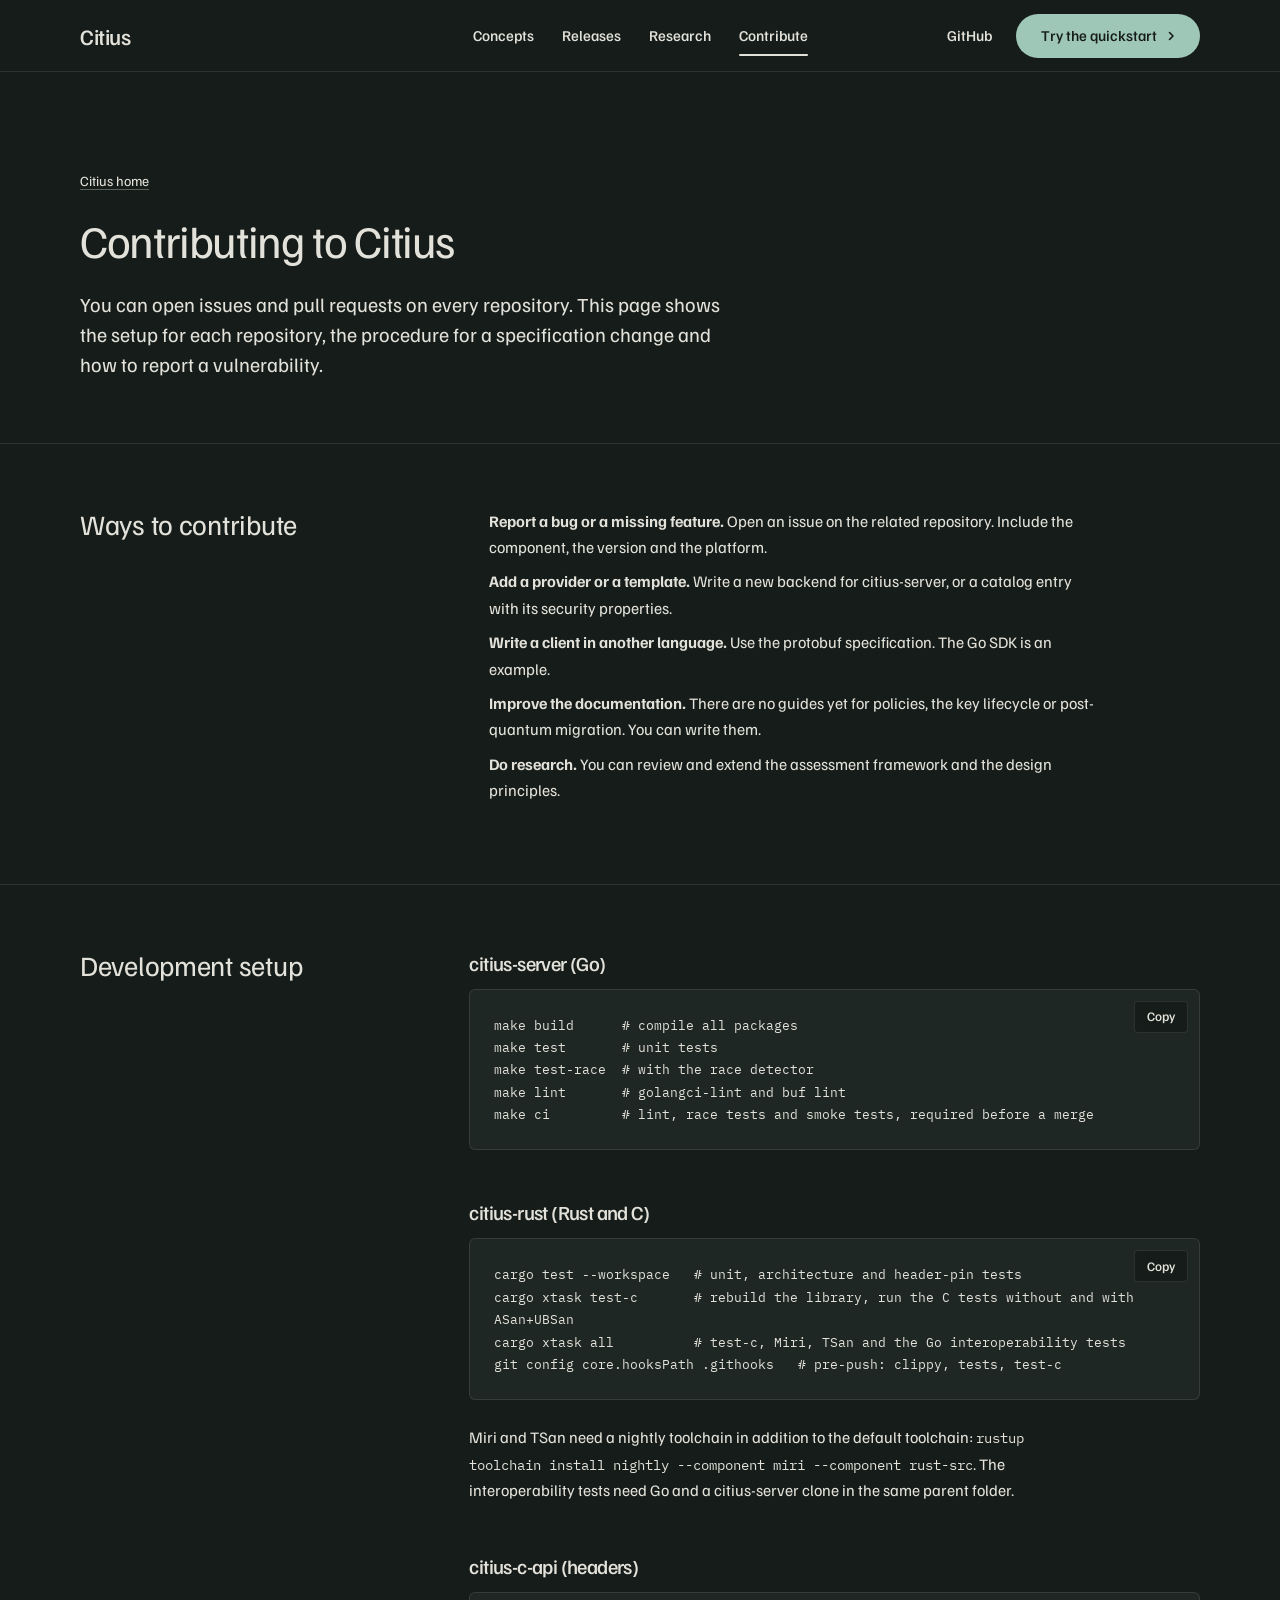
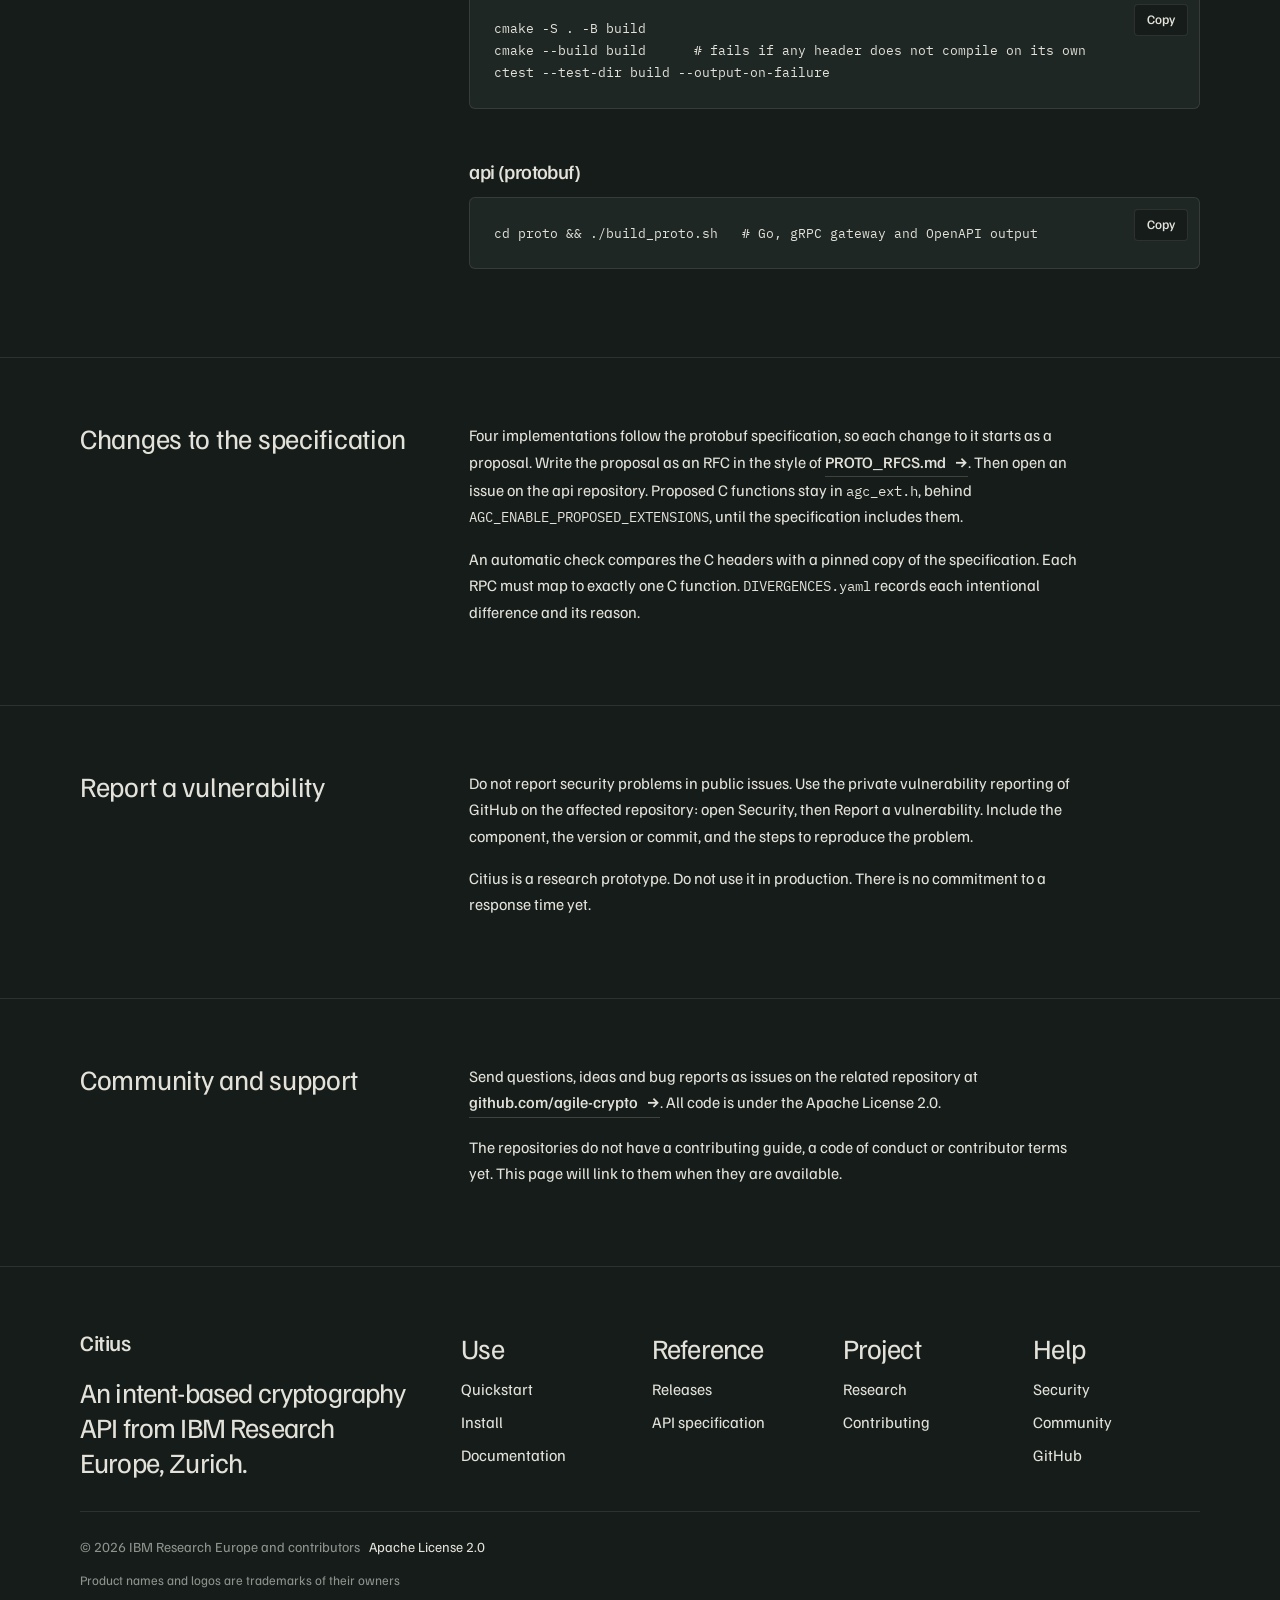
==== contribute.html @ 07bc0b15 "Build the Citius website Landing page plus Get started, Releases, Research and Contribute pages for " ====
<!doctype html>
<html lang="en" data-type="software" data-radius="sharp" data-ground="sage" data-buttons="pill" data-motion>
<head>
<meta charset="utf-8">
<meta name="viewport" content="width=device-width, initial-scale=1, viewport-fit=cover">
<title>Contributing to Citius: setup, specification changes and security</title>
<meta name="description" content="How to contribute to Citius: ways to help, the setup for each repository, the procedure for specification changes and how to report a vulnerability.">
<meta property="og:type" content="website">
<meta property="og:title" content="Contributing to Citius: setup, specification changes and security">
<meta property="og:description" content="How to contribute to Citius: ways to help, the setup for each repository, the procedure for specification changes and how to report a vulnerability.">
<meta property="og:image" content="share.jpg">
<meta name="twitter:card" content="summary_large_image">
<link rel="icon" href="favicon.svg" type="image/svg+xml">
<meta name="theme-color" content="#161c1a">
<meta name="site-kind" content="software">
<meta name="page-type" content="software">
<link rel="preconnect" href="https://fonts.googleapis.com">
<link rel="preconnect" href="https://fonts.gstatic.com" crossorigin>
<link href="https://fonts.googleapis.com/css2?family=Familjen+Grotesk:wght@400..700&family=IBM+Plex+Mono:wght@400;500&display=swap" rel="stylesheet">
<link rel="stylesheet" href="assets/system.css">
<link rel="stylesheet" href="assets/ui/cards.css">
<link rel="stylesheet" href="assets/motion/motion.css">
<link rel="stylesheet" href="assets/icons/icon.css">
<style>
:root {
  --p-bg: #161c1a; --p-surface: #1f2725; --p-ink: #e3e2da; --p-muted: #8e948d;
  --p-accent: #9fc7b8; --p-accent-ink: #161c1a; --p-action: #9fc7b8; --p-action-ink: #161c1a;
  --p-inv-bg: #e3e2da; --p-inv-surface: #d3d2cb; --p-inv-ink: #161c1a; --p-inv-muted: #555a55;
  --p-inv-accent: #161c1a; --p-inv-accent-ink: #e3e2da; --p-inv-action: #161c1a; --p-inv-action-ink: #e3e2da;
  --font-display: "Familjen Grotesk", system-ui, sans-serif;
  --font-text: "Familjen Grotesk", system-ui, sans-serif;
  --font-mono: "IBM Plex Mono", ui-monospace, "SFMono-Regular", Menlo, Consolas, monospace;
  --display-weight: 400;
  --display-tracking: -0.03em;
  --display-tracking-xl: -0.04em;
}
</style>
<link rel="stylesheet" href="assets/site.css?v=10">
<script>document.documentElement.classList.add('m-enter');setTimeout(()=>document.documentElement.classList.add('m-enter-done'),700)</script>
</head>
<body class="doc-page">
<header class="nav nav--centre">
  <div class="wrap nav__bar">
    <a class="skip-link" href="#top">Skip to content</a>
    <a class="nav__logo" href="index.html">Citius</a>
    <nav class="nav__links" aria-label="Main">
      <div class="nav__item"><a class="nav__link" href="index.html#how">Concepts</a></div>
      <div class="nav__item"><a class="nav__link" href="releases.html">Releases</a></div>
      <div class="nav__item"><a class="nav__link" href="research.html">Research</a></div>
      <div class="nav__item"><a class="nav__link" href="contribute.html" aria-current="page">Contribute</a></div>
    </nav>
    <div class="nav__actions">
      <a class="nav__link" href="https://github.com/agile-crypto">GitHub</a>
      <a class="btn btn--primary" href="get-started.html">Try the quickstart</a>
    </div>
    <button class="nav__toggle" type="button" aria-expanded="false" aria-label="Menu">
      <svg width="18" height="18" viewBox="0 0 18 18" aria-hidden="true"><path d="M2 5h14M2 13h14" stroke="currentColor" stroke-width="1.6" stroke-linecap="round"/></svg>
    </button>
  </div>
</header>
<main id="top"><div class="doc-main">
  <section class="doc-hero" aria-labelledby="page-h">
    <div class="wrap">
      <a class="crumb" href="index.html">Citius home</a>
      <h1 id="page-h">Contributing to Citius</h1>
      <p class="t-lead">You can open issues and pull requests on every repository. This page shows the setup for each repository, the procedure for a specification change and how to report a vulnerability.</p>
    </div>
  </section>
  <section class="doc-sec" id="ways" aria-labelledby="ways-h">
    <div class="wrap doc-grid">
      <div><h2 id="ways-h">Ways to contribute</h2></div>
      <div class="doc-body">
        <ul>
          <li><b>Report a bug or a missing feature.</b> Open an issue on the related repository. Include the component, the version and the platform.</li>
          <li><b>Add a provider or a template.</b> Write a new backend for citius-server, or a catalog entry with its security properties.</li>
          <li><b>Write a client in another language.</b> Use the protobuf specification. The Go SDK is an example.</li>
          <li><b>Improve the documentation.</b> There are no guides yet for policies, the key lifecycle or post-quantum migration. You can write them.</li>
          <li><b>Do research.</b> You can review and extend the assessment framework and the design principles.</li>
        </ul>
      </div>
    </div>
  </section>
  <section class="doc-sec" id="setup" aria-labelledby="setup-h">
    <div class="wrap doc-grid">
      <div><h2 id="setup-h">Development setup</h2></div>
      <div class="doc-body">
        <h3>citius-server (Go)</h3>
<div class="copy-wrap"><pre class="block"><code>make build      # compile all packages
make test       # unit tests
make test-race  # with the race detector
make lint       # golangci-lint and buf lint
make ci         # lint, race tests and smoke tests, required before a merge</code></pre><button class="copy-btn" type="button" data-copy>Copy</button></div>
        <h3>citius-rust (Rust and C)</h3>
<div class="copy-wrap"><pre class="block"><code>cargo test --workspace   # unit, architecture and header-pin tests
cargo xtask test-c       # rebuild the library, run the C tests without and with ASan+UBSan
cargo xtask all          # test-c, Miri, TSan and the Go interoperability tests
git config core.hooksPath .githooks   # pre-push: clippy, tests, test-c</code></pre><button class="copy-btn" type="button" data-copy>Copy</button></div>
        <p>Miri and TSan need a nightly toolchain in addition to the default toolchain: <code>rustup toolchain install nightly --component miri --component rust-src</code>. The interoperability tests need Go and a citius-server clone in the same parent folder.</p>
        <h3>citius-c-api (headers)</h3>
<div class="copy-wrap"><pre class="block"><code>cmake -S . -B build
cmake --build build      # fails if any header does not compile on its own
ctest --test-dir build --output-on-failure</code></pre><button class="copy-btn" type="button" data-copy>Copy</button></div>
        <h3>api (protobuf)</h3>
<div class="copy-wrap"><pre class="block"><code>cd proto &amp;&amp; ./build_proto.sh   # Go, gRPC gateway and OpenAPI output</code></pre><button class="copy-btn" type="button" data-copy>Copy</button></div>
      </div>
    </div>
  </section>
  <section class="doc-sec" id="spec-changes" aria-labelledby="spec-changes-h">
    <div class="wrap doc-grid">
      <div><h2 id="spec-changes-h">Changes to the specification</h2></div>
      <div class="doc-body">
        <p>Four implementations follow the protobuf specification, so each change to it starts as a proposal. Write the proposal as an RFC in the style of <a class="link" href="https://github.com/agile-crypto/citius-c-api/blob/main/docs/PROTO_RFCS.md">PROTO_RFCS.md</a>. Then open an issue on the api repository. Proposed C functions stay in <code>agc_ext.h</code>, behind <code>AGC_ENABLE_PROPOSED_EXTENSIONS</code>, until the specification includes them.</p>
        <p>An automatic check compares the C headers with a pinned copy of the specification. Each RPC must map to exactly one C function. <code>DIVERGENCES.yaml</code> records each intentional difference and its reason.</p>
      </div>
    </div>
  </section>
  <section class="doc-sec" id="security" aria-labelledby="security-h">
    <div class="wrap doc-grid">
      <div><h2 id="security-h">Report a vulnerability</h2></div>
      <div class="doc-body">
        <p>Do not report security problems in public issues. Use the private vulnerability reporting of GitHub on the affected repository: open Security, then Report a vulnerability. Include the component, the version or commit, and the steps to reproduce the problem.</p>
        <p>Citius is a research prototype. Do not use it in production. There is no commitment to a response time yet.</p>
      </div>
    </div>
  </section>
  <section class="doc-sec" id="community" aria-labelledby="community-h">
    <div class="wrap doc-grid">
      <div><h2 id="community-h">Community and support</h2></div>
      <div class="doc-body">
        <p>Send questions, ideas and bug reports as issues on the related repository at <a class="link" href="https://github.com/agile-crypto">github.com/agile-crypto</a>. All code is under the Apache License 2.0.</p>
        <p>The repositories do not have a contributing guide, a code of conduct or contributor terms yet. This page will link to them when they are available.</p>
      </div>
    </div>
  </section>
</div></main>
<footer class="doc-foot" id="contact">
  <div class="wrap">
    <div class="grid">
      <div class="span-4 stack-4">
        <a class="nav__logo" href="index.html">Citius</a>
        <p class="footer__lede">An intent-based cryptography API from IBM Research Europe, Zurich.</p>
      </div>
      <div class="span-2 footer__col"><h3>Use</h3><ul><li><a href="get-started.html">Quickstart</a></li><li><a href="get-started.html#install">Install</a></li><li><a href="get-started.html#docs">Documentation</a></li></ul></div>
      <div class="span-2 footer__col"><h3>Reference</h3><ul><li><a href="releases.html">Releases</a></li><li><a href="https://github.com/agile-crypto/api">API specification</a></li></ul></div>
      <div class="span-2 footer__col"><h3>Project</h3><ul><li><a href="research.html">Research</a></li><li><a href="contribute.html">Contributing</a></li></ul></div>
      <div class="span-2 footer__col"><h3>Help</h3><ul><li><a href="contribute.html#security">Security</a></li><li><a href="contribute.html#community">Community</a></li><li><a href="https://github.com/agile-crypto">GitHub</a></li></ul></div>
    </div>
    <div class="footer__legal">
      <span>&copy; 2026 IBM Research Europe and contributors &nbsp; <a href="https://www.apache.org/licenses/LICENSE-2.0">Apache License 2.0</a></span>
      <span class="credits">Product names and logos are trademarks of their owners</span>
    </div>
  </div>
</footer>
<script type="module" src="assets/system.js"></script>
<script type="module" src="assets/motion/motion.js"></script>
<script src="assets/site.js" defer></script>
</body>
</html>
---- assets/system.css ----
/*
  taste-skill system.css - the one system for the page. Link it first, then assets/ui/cards.css (the
  feature card, its panel and the fragment placements), then set the palette (--p-*), the fonts and
  the radius set on :root in the page (node scripts/start.mjs prints that block).
  Do not add a second grid, spacing scale, type scale, radius scale, button or card style.
*/

/* ---------------------------------------------------------------- tokens */
:root {
  /* palette (hex only; fx.js reads --bg --surface --ink --muted --accent --accent-ink) */
  --p-bg: #ffffff;
  --p-surface: #f4f4f4;
  --p-ink: #111111;
  --p-muted: #6b6b6b;
  --p-accent: #1a4be0;
  --p-accent-ink: #ffffff;
  --p-action: #1a4be0;      /* buttons, links, focus: the accent, or the ink when the accent is too pale */
  --p-action-ink: #ffffff;
  --p-inv-bg: #111111;
  --p-inv-surface: #1c1c1c;
  --p-inv-ink: #f4f4f4;
  --p-inv-muted: #a3a3a3;
  --p-inv-accent: #ffffff;
  --p-inv-accent-ink: #111111;
  --p-inv-action: #ffffff;
  --p-inv-action-ink: #111111;
  /* the lit ground behind UI and in the closing band (references/cards.md), one per page, tech pages only
     (none on kind other, which is flat): <html data-ground="sand|sky|sage|painting">. system.js gives it to every ground
     that holds UI, on light and dark pages alike; --hue on one panel changes only its accent */
  --ground-bg: #d9ccb7; --ground-surface: #e9e0d2; --ground-ink: #2a2622; --ground-muted: #5a534a; --ground-accent: #a8794a;

  /* fonts */
  --font-display: system-ui, -apple-system, "Segoe UI", sans-serif;
  --font-text: system-ui, -apple-system, "Segoe UI", sans-serif;
  --font-mono: ui-monospace, "SFMono-Regular", Menlo, Consolas, monospace;
  --display-weight: 400;    /* headlines 400; 500 on a tech page (software, gaming, hardware) */
  --display-tracking: -0.025em;

  /* the page rhythm (references/layout-v4.md): one section per screen. The header is fixed and
     --nav tall; every section is padded --padt above and --padb (plus the phone action bar, --bar)
     below, and is exactly one or two screens tall (--h: 1 or 2; --hm on a phone). The hero's words
     start --hgap under the header and its content ends --hpadb above the fold. */
  --nav: 72px;
  --padt: 120px;
  --padb: 72px;
  --hgap: 48px;
  --hpadb: 64px;
  --bar: 0px;
  /* grid: one .wrap (alias .container) for the header, every section and the footer, the same
     --gut on both sides: 1280 wide at x 80-1360 at 1440, 342 at x 24-366 at 390 */
  --container: 1280px;
  --gut: 80px;
  --pad: var(--gut);
  --gutter: 24px;

  /* spacing: 4/8 scale */
  --s-1: 4px;  --s-2: 8px;  --s-3: 12px; --s-4: 16px; --s-5: 24px;
  --s-6: 32px; --s-7: 48px; --s-8: 64px; --s-9: 96px; --s-10: 128px;
  --section: 40px;      /* only a .section outside main (the kit's demo pages); every main > section and
                           footer.closing take --padt and --padb */
  --section-band: 56px; /* the same for an older footer outside footer.closing */
  --head-gap: 48px;     /* the one heading-to-content gap, 32 on a phone (layout.css reads it as --ly-head-gap) */
  --card-pad: 16px;     /* card padding (cards.css sets its own for cards with a panel) */
  --card-gap: 16px;     /* gap between cards */

  /* type scale (the only sizes on the page) */
  --t-label: 13px;
  --t-small: 14px;
  --t-body: 16px;
  --t-lead: 18px;
  --t-card: 18px;
  --t-h3: 24px;
  /* straight lines from the phone size at 390 to the desktop size at 1440 (system.md's table) */
  --t-h2: clamp(30px, 1.72vw + 23.3px, 48px);
  --t-h1: clamp(38px, 3.24vw + 25.4px, 72px);
  /* a big number stays a step under the h2 (VI-11): 38 at 1440, 28 at 390, so it never reads as a
     section heading; a stats row and a price set their own, smaller still */
  --t-stat: clamp(28px, .952vw + 24.29px, 38px);

  /* radius: one scale (soft by default; data-radius on <html> switches it) */
  --r-sm: 8px;  --r-md: 12px; --r-lg: 20px; --r-btn: 8px;

  /* controls (fixed here; a page never adds its own) */
  --btn-h: 44px;
  --btn-h-sm: 36px;
  --nav-h: var(--nav);  /* the older name, kept for the kit's files */
  --icon: 16px;         /* small icons: socials, menu chevrons, mono brand marks */

  /* motion: the one UI ease-out (motion.css --m-ease and ui/base.css --u-ease read it; references/motion.md) */
  --ease: cubic-bezier(.2, .8, .2, 1);
  --dur: 180ms;
}
html[data-radius="sharp"] { --r-sm: 4px; --r-md: 6px;  --r-lg: 8px;  --r-btn: 4px; }
html[data-radius="soft"]  { --r-sm: 8px; --r-md: 12px; --r-lg: 20px; --r-btn: 8px; }
html[data-radius="round"] { --r-sm: 10px; --r-md: 16px; --r-lg: 24px; --r-btn: 999px; }
/* the four lit grounds (references/cards.md); sand is the default above. painting goes with
   painterly-landscape (x.ai's daylight sky over olive hills) */
html[data-ground="sky"]      { --ground-bg: #c6d3df; --ground-surface: #d6e0e9; --ground-ink: #25303a; --ground-muted: #4d5964; --ground-accent: #3f6a92; }
html[data-ground="sage"]     { --ground-bg: #cdd6c6; --ground-surface: #dce3d6; --ground-ink: #262d24; --ground-muted: #535b51; --ground-accent: #6c8e63; }
html[data-ground="painting"] { --ground-bg: #79a8d6; --ground-surface: #a6c4e2; --ground-ink: #16212c; --ground-muted: #273949; --ground-accent: #9c9b3c; }
/* cards.css takes its card and panel radii from this scale */
html[data-radius] .card { --c-r: var(--r-lg); }
html[data-radius] .panel { --p-r: var(--r-md); }

/* a phone: the header 56, the sections padded 96 / 48, the hero's words 40 under the header and its
   content ending 24 above the fold, 24 at both sides, 12 between columns */
@media (max-width: 639px) {
  :root { --nav: 56px; --padt: 96px; --padb: 48px; --hgap: 40px; --hpadb: 24px; --gut: 24px; --gutter: 12px; --card-gap: 12px; --head-gap: 32px; }
}
@media (min-width: 640px) {
  :root { --gut: 48px; --section: 48px; --section-band: 72px; --card-pad: 24px; }
}
@media (min-width: 1024px) {
  :root { --gut: 80px; --section: 56px; --section-band: 96px; --card-gap: 24px;
          --t-lead: 20px; --t-card: 20px; --t-h3: 28px; }
  /* a place (and a local service): the 1200 column at x 120-1320 */
  html[data-type="place"] { --gut: 120px; --container: 1200px; }
}
/* a place (VI-06, ST-96, PH-23): its own smaller type (h1 48/53 and 32/37, h2 32/40 and 24/30, titles
   and the sub-line 20 and 18), the Recipe 3 hero's gap under its photograph (40, 24 on a phone),
   square photographs and cards and 2px buttons, whatever data-radius and data-buttons say */
:root[data-type="place"] {
  --hgap: 40px;
  --t-h1: clamp(32px, 1.524vw + 26.06px, 48px);
  --t-h2: clamp(24px, .762vw + 21px, 32px);
  --t-h3: clamp(20px, .381vw + 18.51px, 24px);
  --r-sm: 2px; --r-md: 0px; --r-lg: 0px; --r-btn: 2px;
}
:root[data-type="place"] :is(h1, .t-h1) { line-height: 1.104; }
:root[data-type="place"] :is(h2, .t-h2) { line-height: 1.25; }
@media (max-width: 639px) {
  :root[data-type="place"] { --hgap: 24px; }
  :root[data-type="place"] :is(h1, .t-h1) { line-height: 1.156; }
}

/* ---------------------------------------------------------------- grounds (at most three) */
:root, .ground-base {
  --bg: var(--p-bg); --surface: var(--p-surface); --ink: var(--p-ink); --muted: var(--p-muted);
  --accent: var(--p-accent); --accent-ink: var(--p-accent-ink); --card: var(--p-surface);
  --action: var(--p-action); --action-ink: var(--p-action-ink);
}
.ground-surface {
  --bg: var(--p-surface); --surface: var(--p-bg); --ink: var(--p-ink); --muted: var(--p-muted);
  --accent: var(--p-accent); --accent-ink: var(--p-accent-ink); --card: var(--p-bg);
  --action: var(--p-action); --action-ink: var(--p-action-ink);
}
.ground-inverse {
  --bg: var(--p-inv-bg); --surface: var(--p-inv-surface); --ink: var(--p-inv-ink); --muted: var(--p-inv-muted);
  --accent: var(--p-inv-accent); --accent-ink: var(--p-inv-accent-ink); --card: var(--p-inv-surface);
  --action: var(--p-inv-action); --action-ink: var(--p-inv-action-ink);
}
:root, .ground-base, .ground-surface, .ground-inverse {
  --line: color-mix(in oklab, var(--ink) 11%, transparent);
  --line-strong: color-mix(in oklab, var(--ink) 20%, transparent);
  /* effects (fx.js) and UI fragments (assets/ui) take the colours of the ground they sit on */
  --fx-bg: var(--bg); --fx-surface: var(--surface); --fx-ink: var(--ink); --fx-muted: var(--muted);
  --fx-accent: var(--accent); --fx-accent-ink: var(--accent-ink);
  --ui-font: var(--font-text); --ui-mono: var(--font-mono); --ui-radius: var(--r-md);
}
.ground-base, .ground-surface, .ground-inverse { background: var(--bg); color: var(--ink); }

/* ---------------------------------------------------------------- base */
*, *::before, *::after { box-sizing: border-box; }
/* an anchor lands on the section's top (the judge's frame): the fixed header covers --nav of its --padt */
html { -webkit-text-size-adjust: 100%; scroll-padding-top: 0; scroll-behavior: auto; margin: 0; }
body {
  margin: 0; background: var(--bg); color: var(--ink);
  font: 400 var(--t-body)/1.55 var(--font-text);
  -webkit-font-smoothing: antialiased; text-rendering: optimizeLegibility; overflow-x: clip;
}
img, svg, video, canvas { display: block; max-width: 100%; }
/* hidden means hidden, also on an img the line above makes a block (a menu tab's photograph, a peek photograph) */
[hidden] { display: none !important; }
img, video { height: auto; }
a { color: inherit; text-decoration: none; }
button { font: inherit; color: inherit; }
h1, h2, h3, h4, p, ul, ol, figure, blockquote { margin: 0; }
ul, ol { padding: 0; list-style: none; }
h1, h2, h3, h4 {
  font-family: var(--font-display); font-weight: var(--display-weight);
  letter-spacing: var(--display-tracking); text-wrap: balance; overflow-wrap: break-word;
  /* a long word (a German compound at 390) breaks at a syllable with a hyphen, in the language of <html lang>;
     only words of 10 letters or more, 4 at least on each side, so a short English heading never breaks */
  hyphens: auto; -webkit-hyphens: auto; hyphenate-limit-chars: 10 4 4;
}
h1, .t-h1 { font-size: var(--t-h1); line-height: 1.04; }
h2, .t-h2 { font-size: var(--t-h2); line-height: 1.1; }
h3, .t-h3 { font-size: var(--t-h3); line-height: 1.2; }
h4, .t-card { font-family: var(--font-text); font-weight: 500; font-size: var(--t-card); line-height: 1.3; letter-spacing: -0.01em; }
p { text-wrap: pretty; }
.t-lead  { font-size: var(--t-lead); line-height: 1.5; }
.t-body  { font-size: var(--t-body); line-height: 1.55; }
.t-small { font-size: var(--t-small); line-height: 1.5; }
.t-label { font-size: var(--t-label); font-weight: 500; line-height: 1.4; letter-spacing: 0.01em; }
.t-stat  { font-family: var(--font-display); font-weight: var(--display-weight); font-size: var(--t-stat);
           line-height: 1; letter-spacing: var(--display-tracking); font-variant-numeric: tabular-nums; }
.muted { color: var(--muted); }
.mono  { font-family: var(--font-mono); }
.measure { max-width: 62ch; }
:focus-visible { outline: 2px solid var(--action); outline-offset: 2px; border-radius: 2px; }
::selection { background: color-mix(in oklab, var(--accent) 30%, transparent); }

/* ---------------------------------------------------------------- grid */
.wrap, .container { width: min(100% - 2 * var(--gut), var(--container)); margin-inline: auto; padding-inline: 0; }
.grid { display: grid; grid-template-columns: repeat(12, minmax(0, 1fr)); column-gap: var(--gutter); row-gap: var(--card-gap); }
.grid > * { min-width: 0; grid-column: 1 / -1; }
.section { padding-block: var(--section); }

/* ---------------------------------------------------------------- one section per screen
   The page is a stack of screens. Framed at scrollY = k x the screen height, a shot shows exactly one
   section: the hero alone on the first screen, every other section (and footer.closing, the close and
   the footer in one) exactly one or two screens tall, its h2 first, --padt under its top. Heights
   and padding do it: no pinning, snapping or script.
     <section class="section" id=".." style="--h: 2">     (2 screens; --hm sets a phone's count alone)
       <div class="wrap"> the h2 first, then the content </div>     (the one in-flow child)
     </section>
   A layer (a full-bleed photograph or ground behind the words) is an <img class="layer" aria-hidden="true">
   beside the .wrap. Content must fit: one screen holds 708px of content at 1440x900 (900 - 120 - 72),
   two hold 1,608 (the second screen's part starts --padt under its top with .g2). From 640 to 1279 a
   section keeps at least its screens and grows past them rather than overlap the next. */
main > :is(section, .section), footer.closing {
  position: relative; box-sizing: border-box;
  height: calc(var(--h, 1) * 100vh); height: calc(var(--h, 1) * 100svh);
  padding: var(--padt) 0 calc(var(--padb) + var(--bar));
}
main > :is(section, .section) > :is(.wrap, .container), footer.closing > .wrap { position: relative; z-index: 1; height: 100%; }
main > :is(section, .section) > :is(.wrap, .container):not(.grid) { display: flex; flex-direction: column; }
/* a .wrap that is the section's grid too (class="wrap grid"): its rows start at the top */
main > :is(section, .section) > :is(.wrap, .container).grid { align-content: start; }
/* .fill: the block that takes what the screen leaves under the heading (a photograph, a frame) */
main > :is(section, .section) > .wrap > .fill { flex: 1 1 0; min-height: 0; }
/* two screens as two groups: row 1 the h2 and the first group, row 2 the rest (no second h2), starting
   --padt under the second screen's top, so the second shot looks like any other section */
main > :is(section, .section).g2, footer.closing.g2 { --h: 2; }
main > :is(section, .section).g2 > :is(.wrap, .container), footer.closing.g2 > .wrap { display: grid; grid-template-rows: minmax(0, 1fr) minmax(0, 1fr); row-gap: calc(var(--padt) + var(--padb) + var(--bar)); }
main > :is(section, .section).g2 > :is(.wrap, .container) > *, footer.closing.g2 > .wrap > * { min-height: 0; align-self: start; }
main > :is(section, .section).g2 > :is(.wrap, .container) > :is(.group, .fill) { align-self: stretch; }
/* a group: one screen's part of a .g2 section (its h2 and first rows, or the rest) */
.group { display: flex; flex-direction: column; min-height: 0; }
/* each screen's card row runs down to that screen's foot (the cards stretch, their panels grow), so
   the second screen of a .g2 is never a short row over an empty ground; both rows end on the same line */
@media (min-width: 1024px) {
  main > :is(section, .section).g2 > .wrap > .grid:last-child,
  main > :is(section, .section).g2 > .wrap > .group > .grid:last-child { align-self: stretch; flex: 1 1 auto; min-height: 0; }
}
.group > .fill { flex: 1 1 0; min-height: 0; }
@media (min-width: 640px) and (max-width: 1279px) {
  main > :is(section, .section):not(.hero, .section--hero), footer.closing {
    height: auto; min-height: calc(var(--h, 1) * 100vh); min-height: calc(var(--h, 1) * 100svh);
  }
  /* the section is a column and its .wrap takes all of it, so a .fill (a photograph, a frame) still
     grows to the section's foot (a min-height percentage would not resolve, leaving it at its least) */
  /* :where() keeps it at no weight, so a page's own phone- or tablet-only hiding (section.desk-only { display: none }) wins */
  :where(main > :is(section, .section):not(.hero, .section--hero), footer.closing) { display: flex; flex-direction: column; }
  main > :is(section, .section):not(.hero, .section--hero) > :is(.wrap, .container), footer.closing > .wrap { flex: 1 0 auto; height: auto; min-height: 0; }
}
/* a phone: lvh (the screen with its bars hidden) for every section but the hero; --hm when stacking
   makes the content taller than the desktop count */
@media (max-width: 639px) {
  /* at least its screens, never less: content a screen cannot hold makes the section taller (the rhythm
     check then asks for --hm: 2 or less content); a fixed height would lay its last rows over the next
     section, the fault the phone shots showed most (a list under the closing heading and its button) */
  main > :is(section, .section):not(.hero, .section--hero), footer.closing {
    height: auto; min-height: calc(var(--hm, var(--h, 1)) * 100vh); min-height: calc(var(--hm, var(--h, 1)) * 100lvh);
  }
  /* one grid row at least the screens tall that grows with the .wrap's content: the .wrap is stretched to
     it, so its .fill and its two groups still share a definite height */
  /* (at no weight, as on the tablet: a page's own section.desk-only { display: none } still hides it) */
  :where(main > :is(section, .section):not(.hero, .section--hero):has(> :is(.wrap, .container)), footer.closing) {
    display: grid; grid-template-columns: minmax(0, 1fr); grid-template-rows: 1fr; grid-auto-rows: auto;
  }
  main > :is(section, .section):not(.hero, .section--hero) > :is(.wrap, .container), footer.closing > .wrap { height: auto; }
  main > :is(section, .section).g2m, footer.closing.g2m { --hm: 2; }
  main > :is(section, .section).g2m > :is(.wrap, .container), footer.closing.g2m > .wrap { display: grid; grid-template-rows: minmax(0, 1fr) minmax(0, 1fr); row-gap: calc(var(--padt) + var(--padb) + var(--bar)); }
  /* stacked in one, the two groups keep the open cards' 32px, so the first group's last panel never meets
     the next card's title */
  main > :is(section, .section).g2:not(.g2m) > :is(.wrap, .container) { display: flex; row-gap: var(--s-6); }
  /* what the two screens leave goes around the second group, so it opens below the header, not on the fold */
  main > :is(section, .section).g2:not(.g2m) > :is(.wrap, .container) > :last-child { margin-block: auto; }
  main > :is(section, .section).g2:not(.g2m) > :is(.wrap, .container) > * { align-self: stretch; }
}
/* a layer: the photograph or ground of a whole section, under its words, edge to edge */
main > :is(section, .section) > :is(img, video, canvas, picture).layer,
footer.closing > :is(img, video, canvas, picture).layer {
  position: absolute; inset: 0; z-index: 0; width: 100%; height: 100%; max-width: none; object-fit: cover; object-position: var(--pos, 50% 50%);
}
main > :is(section, .section) > picture.layer > img { width: 100%; height: 100%; object-fit: cover; }

/* the hero: exactly the first screen, the fixed header over its top. Its words start --hgap under the
   header (--photo adds a full-bleed photograph's height above them on a place); its content ends
   --hpadb above the fold, and nothing of the next section shows, at 1440, 1024, 820 and 390.
     <section class="hero hero--<type>"><div class="wrap"><div class="hero-text"> .. </div>[one strip]</div></section>
   .hero-text holds the whole composition (the words, and the picture or window beside or under them);
   one docked strip (logos, three facts) may follow it, at most 96px, desktop only. */
main > :is(.hero, .section--hero) {
  height: 100vh; height: 100svh; min-height: 0;
  padding: calc(var(--nav) + var(--photo, 0px) + var(--hgap)) 0 calc(var(--hpadb) + var(--bar));
}
:is(.hero, .section--hero) > .wrap { height: 100%; display: grid; grid-template-rows: minmax(0, 1fr) auto; row-gap: var(--s-7); }
:is(.hero, .section--hero) > .wrap > .hero-text { min-height: 0; }
/* a phone: the hero is at least the first screen and grows when a short phone (320x640) cannot hold its
   words, buttons and picture, so nothing of it lies over the next section or under the header */
@media (max-width: 639px) {
  main > :is(.hero, .section--hero) { height: auto; min-height: 100vh; min-height: 100svh; }
  main > :is(.hero, .section--hero):has(> :is(.wrap, .container)) { display: grid; grid-template-columns: minmax(0, 1fr); grid-template-rows: 1fr; grid-auto-rows: auto; }
  main > :is(.hero, .section--hero) > :is(.wrap, .container) { height: auto; }
}
:is(.hero, .section--hero) > .wrap > .hero-strip { grid-row: 2; max-height: 96px; }
@media (max-width: 639px) { :is(.hero, .section--hero) > .wrap > .hero-strip { display: none; } }
.section--hero .section-head { max-width: 860px; }
/* the starter's own hero (hero-split): the words on span-5 top-aligned, the picture on span-6 start-7
   as tall as the hero's content box (at most 716 at 1440x900); a phone stacks words, then the picture
   in what is left */
.hero-text.hero-split { height: 100%; align-items: stretch; }
.hero-split > .hero-copy { align-self: start; }
.hero-split > .hero-visual { position: relative; min-height: 0; height: 100%; }
@media (max-width: 1023px) {
  .hero-text.hero-split { display: flex; flex-direction: column; gap: var(--s-6); }
  .hero-split > .hero-visual { flex: 1 1 0; min-height: 200px; height: auto; }
}
.hero-copy > * + * { margin-top: var(--s-5); }
/* the h1 first in the words' column: its capitals start on the picture's top line, not the line box's
   (the leading above the capitals would put the words about 12px under the photograph's top) */
.hero-copy > h1:first-child { text-box: trim-start cap alphabetic; }
.hero-copy > .btn-row { margin-top: var(--s-6); }
/* three short facts at the foot of the words' column, on the picture's bottom line (no dead space
   under the buttons): <dl class="hero-facts"><div><dt>..</dt><dd>..</dd></div> x3</dl> */
@media (min-width: 1024px) {
  .hero-split > .hero-copy { height: 100%; display: flex; flex-direction: column; }
  .hero-split > .hero-copy > .hero-facts { margin-top: auto; }
}
.hero-facts { display: grid; grid-template-columns: repeat(3, minmax(0, 1fr)); gap: var(--s-5) var(--gutter); margin: 0; }
.hero-facts > div { display: grid; gap: var(--s-1); align-content: start; }
.hero-facts dt { font-size: var(--t-small); color: var(--muted); }
.hero-facts dd { margin: 0; font-weight: 500; }
@media (max-width: 1023px) { .hero-facts { display: none; } }
/* a notice line above the h1 (changed hours, a delivery cut-off): one line with a number, static,
   starting on the left line like the h1 under it */
.hero-notice { font-size: var(--t-small); font-weight: 500; color: var(--ink); }
.hero-notice b, .hero-notice strong { font-weight: 500; color: var(--accent); }
.hero-copy > .hero-notice + h1 { margin-top: var(--s-5); }

/* a phone: open tiles from a row of three or four (rooms, goods, beans) go two-up, an odd last one
   across the row, so a row of three fits one 844px screen (stacked one under another they need two) */
@media (max-width: 639px) {
  .grid > .tile:is(.span-3, .span-4) { grid-column: auto / span 6; }
  .grid > .tile:is(.span-3, .span-4):nth-child(odd of .tile):nth-last-child(1 of .tile) { grid-column: 1 / -1; }
  .grid > .tile:is(.span-3, .span-4) .tile__head { flex-wrap: wrap; gap: 0 var(--s-2); }
}
/* a phone: open cards (words on the ground, the panel under them) stacked one under another keep 32px
   between a panel's foot and the next card's title, so a title never reads as the panel's caption */
@media (max-width: 639px) { .grid:has(> .card--open) { row-gap: var(--s-6); } }
/* a phone stacks a two-screen section's four open tiles into its two screens: their panels take 180px (a wide
   crop), so the h2 and the first two tiles of two lines each end on the first screen and the four inside both,
   not a third of a screen past. A page that sets its group's own --p-h (#features .panel) sets its phone value
   too, as the starter does */
@media (max-width: 639px) { main > :is(section, .section).g2 .card--open > .panel { --p-h: 180px; } }
/* spans: desktop >= 1024. Tablet 640-1023: text cards on span-3 and span-6 go two-up; cards with a
   panel (a visual needs the width; the one exception is a span-6 pair, below)
   and everything else (split text and visuals, span-4 cards, span-5/7/8 blocks) take the full row, so a split stacks and no row is left half empty. Phone < 640: one column. */
@media (min-width: 640px) and (max-width: 1023px) {
  .grid > .card.span-3:not(:has(> .panel)), .grid > .card.span-6:not(:has(> .panel)) { grid-column: auto / span 6; }
  /* the one exception with a panel: a 2x2 (or a pair) of span-6 cards stays two-up from 720px (a panel
     of about 310px and more, wide enough for a kit fragment), so four cards take one or two screens
     at 768-820 instead of a card per row (four stacked panels run past two screens). Split cards and
     every other span keep the full row. Under 720 a card per row. */
  @media (min-width: 720px) {
    .grid > .card.span-6:has(> .panel):not(.card--split) { grid-column: auto / span 6; }
    .grid > .card.span-6:has(> .panel):not(.card--split):nth-child(odd of .card.span-6):nth-last-child(1 of .card.span-6) { grid-column: 1 / -1; }
  }
  /* open tiles (rooms, models, people, a photo pair) go two-up; an odd last one takes the row */
  .grid > .tile:is(.span-3, .span-4, .span-6) { grid-column: auto / span 6; }
  .grid > .tile:is(.span-3, .span-4, .span-6):nth-child(odd of .tile):nth-last-child(1 of .tile) { grid-column: 1 / -1; }
}
@media (min-width: 1024px) {
  .span-2  { grid-column: auto / span 2; }
  .span-3  { grid-column: auto / span 3; }
  .span-4  { grid-column: auto / span 4; }
  .span-5  { grid-column: auto / span 5; }
  .span-6  { grid-column: auto / span 6; }
  .span-7  { grid-column: auto / span 7; }
  .span-8  { grid-column: auto / span 8; }
  .span-9  { grid-column: auto / span 9; }
  .span-10 { grid-column: auto / span 10; }
  .span-12 { grid-column: auto / span 12; }
  .start-1 { grid-column-start: 1; } .start-2 { grid-column-start: 2; } .start-3 { grid-column-start: 3; }
  .start-5 { grid-column-start: 5; } .start-6 { grid-column-start: 6; } .start-7 { grid-column-start: 7; }
  .start-4 { grid-column-start: 4; } .start-8 { grid-column-start: 8; } .start-9 { grid-column-start: 9; }
  .start-10 { grid-column-start: 10; }
  /* a split is top-aligned: the words' first line and the picture's top on one line (never centred
     against each other, never mirrored: text left, the visual right, on every split of the page) */
  .grid--middle, .grid--top { align-items: start; }
}
/* card rows: every card in a row the same height (a plain .grid stretches them) */
.grid:is(.grid--middle, .grid--top) > .card { align-self: stretch; }
/* 1024-1279: a span-4 card's panel would be about 220px wide, too narrow for real UI. Cards with a
   panel on span-4 go two-up, a span-8 one takes the row, and an odd last one takes the row too
   (steps, proof row: two, then one wide; bento: the wide card, then the four small ones two by two) */
@media (min-width: 1024px) and (max-width: 1279px) {
  .grid > .card.span-4:has(> .panel) { grid-column: auto / span 6; }
  .grid > .card.span-8:has(> .panel),
  .grid > .card.span-4:has(> .panel):nth-child(odd of .card.span-4):nth-last-child(1 of .card.span-4) { grid-column: 1 / -1; }
}

/* ---------------------------------------------------------------- section heading */
.section-head { max-width: 760px; margin-bottom: var(--head-gap); display: grid; gap: var(--s-4); }
/* every heading starts on the left line (a centred head among left ones reads as a mistake): the
   old centred head is left-aligned too */
.section-head--center { text-align: left; justify-items: start; }
/* a head row: the h2 (and its line) left, one link or the section's button at the right line */
.section-head--split { max-width: none; display: flex; align-items: end; justify-content: space-between; gap: var(--s-5); flex-wrap: wrap; }
.section-head--split > div { display: grid; gap: var(--s-4); max-width: 760px; }
.section-head p { color: var(--ink); font-size: var(--t-lead); line-height: 1.5; max-width: 60ch; }
.section-head--row { max-width: none; display: flex; align-items: end; justify-content: space-between; gap: var(--s-5); flex-wrap: wrap; }
.section-head--row > div { display: grid; gap: var(--s-4); max-width: 760px; }
/* the hero row (hero-product, hero-cycle): the h1 and its line left, the buttons right, across 1280 */
.section--hero .section-head--row { max-width: none; }

/* ---------------------------------------------------------------- buttons (one pair, a dealt look)
   One pair a page, .btn--primary and .btn--secondary, in the look dealt with the page (sections.md)
   and set once on <html data-buttons>; the markup never changes:
     solid  filled primary, outlined secondary, the radius scale (Figma; the default)
     pill   pills, a chevron after the primary's label, a tinted secondary (x.ai)
     tonal  the radius scale, a tinted secondary with no outline (Linear, Vercel)
     arrow  an arrow after the primary's label; the secondary is a text link with an arrow (Stripe)
     block  near-square corners, 48px tall; the secondary is an underlined text link (shops, hotels) */
.btn {
  display: inline-flex; align-items: center; justify-content: center; gap: var(--s-2);
  height: var(--btn-h); padding: 0 var(--s-5); border-radius: var(--r-btn); border: 1px solid transparent;
  font: 500 var(--t-body)/1 var(--font-text); letter-spacing: 0; white-space: nowrap; cursor: pointer;
  transition: background-color var(--dur) var(--ease), color var(--dur) var(--ease), border-color var(--dur) var(--ease), text-decoration-color var(--dur) var(--ease);
}
.btn--primary { background: var(--action); color: var(--action-ink); }
.btn--primary:hover { background: color-mix(in oklab, var(--action) 86%, var(--ink)); }
/* an inverted primary (the action is the ground's ink: a brand band, a lit ground): its hover steps toward the ground, as the filled one steps toward the ink */
.ground-brand .btn--primary:hover { background: color-mix(in oklab, var(--action) 88%, var(--bg)); }
/* the ground's own colour with a clear border: never grey on grey, readable on an effect too */
.btn--secondary { background: var(--bg); color: var(--ink); border-color: var(--line-strong); }
.btn--secondary:hover { background: color-mix(in oklab, var(--bg) 94%, var(--ink)); border-color: color-mix(in oklab, var(--ink) 35%, transparent); }
.btn--sm { height: var(--btn-h-sm); padding: 0 var(--s-4); font-size: var(--t-small); }
html[data-buttons="pill"] { --r-btn: 999px; }
html[data-buttons="block"] { --r-btn: 2px; --btn-h: 48px; }
html:is([data-buttons="pill"], [data-buttons="tonal"]) .btn--secondary { background: color-mix(in oklab, var(--ink) 8%, var(--bg)); border-color: transparent; }
html:is([data-buttons="pill"], [data-buttons="tonal"]) .btn--secondary:hover { background: color-mix(in oklab, var(--ink) 14%, var(--bg)); border-color: transparent; }
/* arrow and block: the secondary is a text link at the button's height (no box: one button look) */
html:is([data-buttons="arrow"], [data-buttons="block"]) .btn--secondary {
  background: none; border-color: transparent; padding-inline: var(--s-2);
  text-decoration: underline; text-underline-offset: 4px; text-decoration-color: var(--line-strong);   /* the .link look */
}
html:is([data-buttons="arrow"], [data-buttons="block"]) .btn--secondary:hover { background: none; border-color: transparent; text-decoration-color: currentColor; }
/* the glyph after a label: a chevron (pill) or an arrow (arrow), drawn so every font shows the same */
html[data-buttons="pill"] .btn--primary::after,
html[data-buttons="arrow"] :is(.btn--primary, .btn--secondary)::after {
  content: ""; flex: none; width: 12px; height: 12px; margin-right: -2px; background: currentColor;
  -webkit-mask: var(--btn-glyph) center / contain no-repeat; mask: var(--btn-glyph) center / contain no-repeat;
  transition: transform var(--dur) var(--ease);
}
html[data-buttons="pill"] { --btn-glyph: url("data:image/svg+xml,%3Csvg xmlns='http://www.w3.org/2000/svg' viewBox='0 0 12 12'%3E%3Cpath d='M4.5 2.5 8 6l-3.5 3.5' fill='none' stroke='black' stroke-width='1.6' stroke-linecap='round' stroke-linejoin='round'/%3E%3C/svg%3E"); }
html[data-buttons="arrow"] { --btn-glyph: url("data:image/svg+xml,%3Csvg xmlns='http://www.w3.org/2000/svg' viewBox='0 0 12 12'%3E%3Cpath d='M1.5 6h8.5M6.5 2.5 10 6l-3.5 3.5' fill='none' stroke='black' stroke-width='1.5' stroke-linecap='round' stroke-linejoin='round'/%3E%3C/svg%3E"); }
@media (hover: hover) and (pointer: fine) { html:is([data-buttons="pill"], [data-buttons="arrow"]) .btn:hover::after { transform: translateX(3px); } }
.btn:active { transform: translateY(1px) scale(.985); }
.btn--arrow::after { content: "\2192"; transition: transform var(--dur) var(--ease); }
@media (hover: hover) and (pointer: fine) { .btn--arrow:hover::after { transform: translateX(3px); } }
/* the drawn arrow (assets/motion: its stem grows and its head moves 3px on hover), the last child of
   a primary button, a pill or a link: <svg class="m-arrow" viewBox="0 0 12 12" aria-hidden="true">
   <path class="m-arrow__stem" d="M1 6h8"/><path class="m-arrow__head" d="M4.5 2.5 8 6l-3.5 3.5"/></svg>.
   It replaces the dealt glyph, so a button never shows two */
.m-arrow { flex: none; width: 12px; height: 12px; margin-right: -2px; overflow: visible;
           fill: none; stroke: currentColor; stroke-width: 1.6; stroke-linecap: round; stroke-linejoin: round; }
.btn--xl .m-arrow { width: 0.62em; height: 0.62em; stroke-width: 1.4; }
:is(.btn, .link, .pill):has(> .m-arrow)::after { content: none; display: none; }
.btn-row { display: flex; flex-wrap: wrap; gap: var(--s-3); align-items: center; }
.section-head--center .btn-row { justify-content: center; }
/* on the phone every button row stacks full width */
@media (max-width: 639px) {
  .btn-row { flex-direction: column; align-items: stretch; width: 100%; justify-self: stretch; }
  /* full width, the second action is a text link at the button's height under the filled one (an
     outline across the whole screen reads as a rule, a pale fill as a switched-off button) */
  .btn-row > .btn--secondary { background: none; border-color: transparent; text-decoration: underline; text-underline-offset: 4px; text-decoration-color: var(--line-strong); }
  .section-head--split > .btn { width: 100%; }
}
.link { display: inline-flex; align-items: center; gap: var(--s-2); font-weight: 500; color: var(--ink);
        text-decoration: underline; text-decoration-color: var(--line-strong); text-underline-offset: 4px;
        transition: text-decoration-color var(--dur) var(--ease); }
.link:hover { text-decoration-color: currentColor; }
.link::after { content: "\2192"; display: inline-block; text-decoration: none; transition: transform var(--dur) var(--ease); }
@media (hover: hover) and (pointer: fine) { .link:hover::after { transform: translateX(3px); } }
.pill { display: inline-flex; align-items: center; gap: var(--s-2); height: 32px; padding: 0 var(--s-3);
        border-radius: 999px; border: 1px solid var(--line); background: var(--card);
        font-size: var(--t-label); color: var(--ink); }
.pill .muted { color: var(--muted); }

/* ---------------------------------------------------------------- card (one style) */
.card {
  display: flex; flex-direction: column; gap: var(--s-2); min-width: 0;
  background: var(--card); border: 1px solid var(--line); border-radius: var(--r-lg); padding: var(--card-pad);
}
/* small titles in the text face: a display face at 20px (a condensed or hairline serif) reads smaller than the body */
.card > h3, .card > h4, .card--plan h3 { font-family: var(--font-text); font-weight: 500; font-size: var(--t-card); line-height: 1.3; letter-spacing: -0.01em; }
/* the type floor (system.md): text people read is 16px or more in ink; cards.css sets it for its
   card text, this for a plain card's lines */
.card > p { color: var(--ink); font-size: var(--t-body); max-width: 52ch; }
/* at most two boxes one inside the other (sections.md): a card whose panel holds UI drops its own
   box, so its title and lines sit on the page ground over the panel (Figma's tiles), or runs the
   panel flush to its sides and bottom (cards.css .panel--flush) */
.card.card--open { --c-pad: 0px; background: none; border: 0; box-shadow: none; padding: 0; overflow: visible; }
.card.card--open > .panel { margin: var(--s-5) 0 0; border-radius: var(--r-lg); }
.card.card--open > .panel--top { margin: 0 0 var(--s-5); }
.card--plan.is-featured { border-color: var(--action); box-shadow: inset 0 0 0 1px var(--action); }
/* cards.css (linked after this file) sets .card { gap: 0 } for feature cards; a plan keeps its 16px rows */
.card.card--plan { gap: var(--s-4); }

/* ---------------------------------------------------------------- visuals: panels and frames
   A card's .panel (the inset visual), .stage and the placements (.at-corner, .at-rise, .at-over,
   .at-right, .at-center, .stage--fade-*) come from assets/ui/cards.css (references/cards.md).
   This file adds the frames (hero, split, square, closing band) and lets a .stage work inside them.
   The grounds' colours: system.js lights every ground that holds UI (see there). */
:not(.card) > .panel { border-radius: var(--p-r, var(--r-md)); }   /* a panel on its own: four round corners */
.menu-card .panel { --p-h: 160px; }
.frame {
  position: relative; isolation: isolate; overflow: clip; display: flex; align-items: center; justify-content: center;
  background: var(--surface); border-radius: var(--r-lg); border: 1px solid var(--line);
  padding: clamp(var(--s-4), 4vw, var(--s-7));
}
/* a zero-width spacer keeps --ratio (height / width) as the frame's minimum height */
.frame::before { content: ""; flex: none; width: 0; padding-top: var(--ratio, 0px); }
/* an object or scene (assets/objects) and a photograph (.frame__img) fill the frame themselves */
.frame > :not(canvas, .stage, .loop-pause, .frame__fx, .frame__img, [data-print], [data-scene], .print3d) { position: relative; max-width: 100%; min-width: 0; }
/* a photograph is a plain rectangle in its frame: no border, no print, no filter */
.frame--photo { padding: 0; border: 0; }
/* .frame--fill: as tall as its row (a split's picture beside the words, down to the section's foot);
   stacked on a tablet or a phone it takes what the screen leaves, at least 200px */
.frame--fill { height: 100%; }
@media (max-width: 1023px) {
  .grid.fill:has(> .frame--fill) { display: flex; flex-direction: column; gap: var(--s-6); }
  .grid.fill > .frame--fill { flex: 1 1 0; height: auto; min-height: 200px; }
}
/* a split's words as a column: the last block (stats, a link) on the picture's bottom line */
.split-col { display: flex; flex-direction: column; gap: var(--s-5); }
@media (min-width: 1024px) { .split-col { height: 100%; } .split-col > .split-col__end { margin-top: auto; } }
:is(.frame, .panel) > .frame__img { position: absolute; inset: 0; z-index: 0; width: 100%; height: 100%; max-width: none; object-fit: cover; }
.frame--portrait { --ratio: 125%; }
/* the product stage (hero-product): wide, the product whole on it; a phone gets a tall stage */
.frame--stage { --ratio: 50%; }
@media (max-width: 639px) { .frame--stage, .frame--portrait { --ratio: 120%; } }
.frame--hero { padding: clamp(24px, 5vw, 64px); }
.frame--split { --ratio: 80%; }
.frame--square { --ratio: 100%; }
/* the closing band: the hero's echo, lit with the page's ground (sand, sky, sage or painting) on light
   and dark pages alike, so its text and buttons take that ground's ink. Its effect sits on a layer of
   its own, <div class="frame__fx" data-fx="..">, held still and calm where the text sits (system.js) */
.frame--cta { min-height: 420px; }
/* .frame--lit: the same for an object's frame that holds a few words in its clear half (the
   product statement's facts in a .frame__text, lower left; the object stands right of centre) */
.frame--cta, .frame--lit {
  border-color: transparent; background: var(--ground-bg); color: var(--ground-ink);
  --bg: var(--ground-surface); --surface: var(--ground-surface); --ink: var(--ground-ink); --muted: var(--ground-muted);
  --action: var(--ground-ink); --action-ink: var(--ground-surface);
  --line: color-mix(in oklab, var(--ground-ink) 12%, transparent); --line-strong: color-mix(in oklab, var(--ground-ink) 24%, transparent);
}
.frame > .frame__fx { position: absolute; inset: 0; z-index: 0; }
/* on a light page the buttons on a lit ground keep the page's own action colour: one action, one look
   (a dark page keeps the lit ground's ink, which reads on the bright ground) */
html:not([data-tone="dark"]) :is(.frame--cta, .frame--lit, .footer--statement) { --action: var(--p-action); --action-ink: var(--p-action-ink); }
/* a card on a photograph (a booking form over the room): the card holds the page's colours */
.frame--photo:has(> .card) { padding: clamp(var(--s-5), 5vw, var(--s-8)) clamp(var(--s-4), 4vw, var(--s-7)); }
.frame--photo > .card { position: relative; z-index: 1; width: min(100%, 480px); }   /* flat: no shadow at rest (ST-97) */
.frame--cta > .frame__fx { opacity: .85; }
.frame--lit > .frame__text { z-index: 2; align-self: flex-end; margin-right: auto; width: min(100%, 360px); display: grid; gap: var(--s-5); }
/* 2:1 on a desktop; a phone gets 2:3, the words at the top and the object smaller and low under
   them (its hero preset), so the facts never touch the object */
.frame--lit { --ratio: 50%; }
@media (max-width: 639px) { .frame--lit { --ratio: 150%; } .frame--lit > .frame__text { align-self: flex-start; } }
@media (max-width: 639px) { .frame--split { --ratio: 100%; } }
/* A hero, wide or split frame (x.ai's hero window): --w on the rising fragment's slot (its true width)
   centres it while it fits; anchored 24px in and cut by the right edge once the frame is narrower.
   --pair on the .stage (the main fragment's width plus the part of the second that sticks out)
   centres the pair; below 1024 the main one alone. In a card's panel cards.css places it (.at-corner,
   .at-rise, .at-right; a centred .at-rise.fit narrows with the panel), as its recipe says. */
.frame > .stage > .at-rise { --ax: max(24px, calc(50% - var(--w, 64%) / 2)); }
.frame--hero > .stage > .at-rise { --ax: max(24px, calc(50% - var(--pair, var(--w, 64%)) / 2)); }
.frame--hero > .stage > .at-over { --bx: max(24px, calc(50% - var(--pair, 800px) / 2)); }
@media (max-width: 1023px) { .frame--hero > .stage > .at-rise { --ax: max(24px, calc(50% - var(--w, 64%) / 2)); } }
/* a frame holding a cards.css .stage: the stage fills it and places the fragments (references/cards.md);
   the hero and wide frames are 16:7 and square on a phone; below 1024 only the main fragment shows */
.frame:has(> .stage) { padding: 0; }
.frame--hero:has(> .stage) { aspect-ratio: 16 / 7; }
@media (max-width: 1023px) {
  .frame--hero:has(> .stage) { aspect-ratio: 3 / 2; }   /* a tablet: room for the main fragment's rows */
}
/* a tablet held upright (820x1180): a taller frame, so the hero fills the screen without a gap */
@media (min-width: 640px) and (max-width: 1023px) and (orientation: portrait) {
  .frame--hero:has(> .stage) { aspect-ratio: 4 / 3; }
}
@media (max-width: 1023px) {
  .frame--hero > .stage > :is(.at-over, .at-over-l) { display: none; }
}
/* a split frame is about 440-560px wide from 1024 to 1279: the main piece alone there */
@media (min-width: 1024px) and (max-width: 1279px) {
  .frame--split > .stage > :is(.at-over, .at-over-l) { display: none; }
}
@media (max-width: 639px) {
  .frame--hero:has(> .stage) { aspect-ratio: 1; }
  .frame > .stage > :is(.at-over, .at-over-l) { display: none; }
  /* phone: cards.css sets a fragment 16px in on both sides, and system.js holds every loop on its
     finished picture, so no pause button lands on the UI */
}
/* a small object on a focal tile (.at-center): its true width (--w, 288px for the slider), narrowed
   on a small panel so 24px of ground always shows on both sides (a span-4 panel is 304px at 1280) */
.stage > .at-center { width: calc(100% - 48px); max-width: var(--w, 288px); }
.stage > .at-center > :is([data-ui], .ui) { width: 100%; max-width: none; }
/* .to-edge stretches a fragment's surface past the bottom (cards.css); doc's surface is its page */
.stage > .to-edge > .ui-doc > .ui-doc__page { min-height: 100%; }
/* .hero-stage: whole fragments side by side in a frame, never overlapping or cut (a row of app
   screens); the first is the main one, and the ones that no longer fit drop out from the end */
.hero-stage { container: hero-stage / inline-size; width: 100%; }
.hero-stage__row { display: flex; align-items: center; justify-content: center; gap: var(--s-5); }
.hero-stage__row > * { flex: none; max-width: 100%; }
@container hero-stage (max-width: 1060px) { .hero-stage__row > :nth-child(n + 3) { display: none; } }
@container hero-stage (max-width: 740px)  { .hero-stage__row > :nth-child(n + 2) { display: none; } }
/* the pause button on every visual that moves by itself for more than 5 s (WCAG 2.2.2): ui.js adds it
   to a loop when it starts to move, system.js to the hero's ground. Write a button.loop-pause into
   the frame only for a loop of your own (hero-cycle). The same solid 32px disc in the page colours as
   assets/ui/base.css's, 12px in from the bottom-right corner, with a 44px hit area. */
.loop-pause {
  position: absolute; right: 12px; bottom: 12px; z-index: 6; display: grid; place-items: center;
  width: 32px; height: 32px; margin: 0; padding: 0; border-radius: 50%; cursor: pointer;
  border: 1px solid color-mix(in oklab, var(--ink) 16%, transparent); background: var(--bg); color: var(--ink);
  box-shadow: 0 1px 2px rgb(0 0 0 / .12), 0 4px 12px -4px rgb(0 0 0 / .28);
}
.loop-pause::before { content: ""; position: absolute; inset: -6px; border-radius: 50%; }
.loop-pause svg { width: 14px; height: 14px; fill: currentColor; }
@media (prefers-reduced-motion: reduce) { .loop-pause { display: none; } }

/* ---------------------------------------------------------------- navigation */
/* The header: fixed, opaque, one hairline under it, the same at every depth (no blur, no shadow, no
   floating pill, never hidden on scroll). Its .wrap is the page's, so the logo starts on the left line
   and the main button ends on the right one. Plain words, 15px, sentence case; one filled button. */
.nav {
  position: fixed; inset: 0 0 auto 0; z-index: 50; height: var(--nav);
  background: var(--bg); color: var(--ink); border-bottom: 1px solid var(--line);
}
.nav__bar { height: 100%; display: flex; align-items: center; gap: var(--s-8); }
/* a text logo: the display face at 500, 22px (the client's SVG logo replaces it when there is one) */
.nav__logo { display: inline-flex; align-items: center; gap: var(--s-2); font: 500 22px/1 var(--font-display); letter-spacing: -0.02em; flex: none; }
@media (max-width: 639px) { .nav__logo { font-size: 20px; } }
.nav__logo svg, .nav__logo img { height: 24px; width: auto; }
/* the brand's mark beside its name, in the accent (the client's logo replaces both). Dealt shapes:
   <span class="mark" data-mark="dots|arc|ring|petal|leaf|stack" aria-hidden="true"></span> */
.mark { display: inline-block; flex: none; width: 22px; height: 22px; background: var(--accent);
        -webkit-mask: var(--mark) center / contain no-repeat; mask: var(--mark) center / contain no-repeat; }
.mark[data-mark="dots"]  { --mark: url("data:image/svg+xml,%3Csvg xmlns='http://www.w3.org/2000/svg' viewBox='0 0 24 24'%3E%3Ccircle cx='6.5' cy='6.5' r='4.5'/%3E%3Ccircle cx='17.5' cy='6.5' r='4.5'/%3E%3Ccircle cx='6.5' cy='17.5' r='4.5'/%3E%3Crect x='13' y='13' width='9' height='9' rx='1.5'/%3E%3C/svg%3E"); }
.mark[data-mark="arc"]   { --mark: url("data:image/svg+xml,%3Csvg xmlns='http://www.w3.org/2000/svg' viewBox='0 0 24 24'%3E%3Cpath d='M2.5 21.5V12a9.5 9.5 0 0 1 19 0v9.5h-6V12a3.5 3.5 0 0 0-7 0v9.5z'/%3E%3C/svg%3E"); }
.mark[data-mark="ring"]  { --mark: url("data:image/svg+xml,%3Csvg xmlns='http://www.w3.org/2000/svg' viewBox='0 0 24 24'%3E%3Cpath fill-rule='evenodd' d='M12 2a10 10 0 1 1 0 20 10 10 0 0 1 0-20zm0 5.5a4.5 4.5 0 1 0 0 9 4.5 4.5 0 0 0 0-9z'/%3E%3C/svg%3E"); }
.mark[data-mark="petal"] { --mark: url("data:image/svg+xml,%3Csvg xmlns='http://www.w3.org/2000/svg' viewBox='0 0 24 24'%3E%3Ccircle cx='12' cy='6.6' r='5'/%3E%3Ccircle cx='17.4' cy='12' r='5'/%3E%3Ccircle cx='12' cy='17.4' r='5'/%3E%3Ccircle cx='6.6' cy='12' r='5'/%3E%3Ccircle cx='12' cy='12' r='4'/%3E%3C/svg%3E"); }
.mark[data-mark="leaf"]  { --mark: url("data:image/svg+xml,%3Csvg xmlns='http://www.w3.org/2000/svg' viewBox='0 0 24 24'%3E%3Cpath d='M3 21C3 10 10 3 21 3c0 11-7 18-18 18z'/%3E%3C/svg%3E"); }
.mark[data-mark="stack"] { --mark: url("data:image/svg+xml,%3Csvg xmlns='http://www.w3.org/2000/svg' viewBox='0 0 24 24'%3E%3Crect x='2' y='2.5' width='20' height='5.5' rx='2.75'/%3E%3Crect x='2' y='9.25' width='14' height='5.5' rx='2.75'/%3E%3Crect x='2' y='16' width='8' height='5.5' rx='2.75'/%3E%3C/svg%3E"); }
/* initial: the name's first letter on a small accent tile (<span class="mark mark--initial" aria-hidden="true">K</span>);
   wordmark: no mark, the name alone */
.mark.mark--initial { -webkit-mask: none; mask: none; display: inline-grid; place-items: center; border-radius: calc(var(--r-sm) * 0.75);
  color: var(--accent-ink); font: var(--display-weight, 400) 13px/1 var(--font-display); letter-spacing: 0; }
.footer__mark .mark, .footer .nav__logo .mark { width: 0.8em; height: 0.8em; margin-right: 0.18em; vertical-align: -0.04em; }
.footer__mark .mark--initial, .footer .nav__logo .mark--initial { width: 1em; height: 1em; font-size: 0.6em; }
.nav--split .nav__logo .mark--initial { width: 26px; height: 26px; font-size: 15px; }
.nav__links { display: flex; align-self: stretch; gap: var(--s-1); flex: 1; min-width: 0; }
.nav__item { display: flex; align-items: center; height: 100%; }
.nav__link {
  position: relative; display: inline-flex; align-items: center; gap: var(--s-1); height: 36px; padding: 0 var(--s-3); border-radius: var(--r-sm);
  font-size: 15px; font-weight: 500; color: var(--ink); white-space: nowrap; transition: background-color var(--dur) var(--ease), color var(--dur) var(--ease);
}
/* a small laptop (1024-1279): the words sit closer, so a bar of four words never wraps or reaches the logo */
@media (min-width: 1024px) and (max-width: 1279px) {
  .nav__bar { gap: var(--s-6); }
  .nav__link { padding: 0 var(--s-2); }
  .nav__link::before, .nav__link[aria-current="page"]::after { left: var(--s-2); right: var(--s-2); }
  .nav__links { gap: 0; }
}
/* the words take no pill or fill (ST-08, ST-11): a 2px line draws under the word from the left on hover and focus and leaves to the right */
.nav__link::before { content: ""; position: absolute; left: var(--s-3); right: var(--s-3); bottom: -2px; height: 2px; border-radius: 2px; background: currentColor;
  transform: scaleX(0); transform-origin: right; transition: transform var(--dur) var(--ease); pointer-events: none; }
.nav__link:hover::before, .nav__link:focus-visible::before, .nav__item:hover > .nav__link::before, .nav__item:focus-within > .nav__link::before { transform: scaleX(1); transform-origin: left; }
.nav__actions > .nav__link::before { left: var(--s-2); right: var(--s-2); }
.nav__link .chev { width: 12px; height: 12px; opacity: .6; transition: transform var(--dur) var(--ease); }
/* the page you are on: a 2px bar under its word (still, the same inset as the hover line) */
.nav__link[aria-current="page"]::after { content: ""; position: absolute; left: var(--s-3); right: var(--s-3); bottom: -2px; height: 2px; border-radius: 2px; background: currentColor; }
.nav__expand { display: none; }
.nav__actions { display: flex; align-items: center; gap: var(--s-4); flex: none; }
/* the bar's button: the page's primary at the one button height (44, 48 with data-buttons="block"; ST-09) */
.nav__actions .btn { height: var(--btn-h); padding-inline: var(--s-5); font-size: 15px; }
.nav__actions > .nav__link { padding-inline: var(--s-2); }
.nav__toggle { display: none; }

.nav__menu {
  position: absolute; left: 0; right: 0; top: 100%; background: var(--bg); color: var(--ink);
  border-top: 1px solid var(--line); border-bottom: 1px solid var(--line);
  padding: var(--s-7) 0 var(--s-8); opacity: 0; visibility: hidden; transform: translateY(-6px);
  transition: opacity 120ms var(--ease), transform 120ms var(--ease), visibility 0s linear 120ms;
}
@media (min-width: 1024px) {
  /* hover opens the full-width panel after 150ms of intent; a click on the word goes to its page */
  .nav__item:hover > .nav__menu, .nav__item:focus-within > .nav__menu {
    opacity: 1; visibility: visible; transform: none; transition-duration: 200ms, 200ms, 0s; transition-delay: 150ms, 150ms, 150ms;
  }
  .nav__item:hover > .nav__link .chev, .nav__item:focus-within > .nav__link .chev { transform: rotate(180deg); }
}
.menu-col { display: grid; gap: var(--s-2); align-content: start; }
.menu-col > .t-label { color: var(--muted); margin-bottom: var(--s-2); }
.menu-col a { display: grid; gap: var(--s-1); padding: var(--s-2) 0; font-weight: 500; }
.menu-col a span { font-weight: 400; color: var(--muted); font-size: var(--t-small); }
.menu-col a:hover { color: var(--action); }
.menu-card { display: grid; gap: var(--s-3); }
.menu-card .panel { --ratio: 56.25%; }

@media (max-width: 1023px) {
  .nav__links, .nav__actions { display: none; }
  /* the menu button takes the secondary button's look on a 44px tap area */
  .nav__toggle {
    display: inline-grid; place-items: center; margin-left: auto; width: 44px; height: 44px; border-radius: var(--r-btn);
    border: 1px solid var(--line-strong); background: transparent; color: var(--ink); cursor: pointer; flex: none;
  }
  .nav.is-open .nav__links {
    display: flex; flex-direction: column; position: fixed; top: var(--nav); left: 0; right: 0; bottom: 0;
    padding: var(--s-4) var(--gut) calc(var(--btn-h) * 2 + 56px); background: var(--bg); overflow-y: auto; gap: 0;
  }
  .nav.is-open .nav__item { display: grid; grid-template-columns: 1fr auto; height: auto; border-bottom: 1px solid var(--line); }
  .nav.is-open .nav__link { height: 56px; padding: 0; font-size: 20px; background: none; }
  .nav.is-open .nav__link[aria-current="page"]::after { left: 0; right: auto; width: 24px; bottom: 10px; }
  .nav.is-open .nav__link::before { display: none; }
  .nav.is-open .nav__link .chev { display: none; }
  .nav.is-open .nav__expand {
    display: inline-grid; place-items: center; width: 44px; height: 56px; border: 0; background: none; color: var(--ink); cursor: pointer;
  }
  .nav__expand svg { width: 16px; height: 16px; transition: transform var(--dur) var(--ease); }
  .nav__item.is-expanded .nav__expand svg { transform: rotate(180deg); }
  .nav.is-open .nav__menu {
    position: static; grid-column: 1 / -1; display: none; opacity: 1; visibility: visible; transform: none;
    box-shadow: none; border: 0; padding: 0 0 var(--s-4);
  }
  .nav.is-open .nav__item.is-expanded .nav__menu { display: block; }
  .nav.is-open .nav__menu :is(.container, .wrap) { width: 100%; }
  .nav.is-open .nav__menu .grid { row-gap: var(--s-4); }
  /* menu cards become plain rows in the sheet (their title and line), the picture panel hidden */
  .nav.is-open .menu-card { display: grid; gap: var(--s-1); padding: var(--s-2) 0; }
  .nav.is-open .menu-card .panel { display: none; }
  .nav.is-open .nav__actions {
    display: grid; gap: var(--s-2); position: fixed; left: 0; right: 0; bottom: 0; z-index: 51;
    padding: var(--s-4) var(--gut) calc(var(--s-4) + env(safe-area-inset-bottom)); background: var(--bg); border-top: 1px solid var(--line);
  }
  .nav.is-open .nav__actions .btn { width: 100%; height: 48px; font-size: var(--t-body); }
  /* a text action (Sign in, a phone line) under the buttons, centred at their height */
  .nav.is-open .nav__actions .nav__link { display: inline-flex; order: 2; justify-content: center; height: var(--btn-h); font-size: var(--t-body); }
  body.nav-locked { overflow: hidden; }
}
/* a tablet and a phone (1023 and below, ST-15): the main button stays in the bar, at the right line
   with the menu button 12px after it; the plain words go to the sheet */
@media (max-width: 1023px) {
  .nav__bar { gap: var(--s-3); }
  .nav:not(.is-open) .nav__actions { display: flex; margin-left: auto; }
  .nav:not(.is-open) .nav__actions > :not(.btn--primary) { display: none; }
  .nav:not(.is-open) .nav__actions + .nav__toggle { margin-left: 0; }
}
@media (max-width: 639px) {
  /* a long name (15 characters, "Verdigris Works"), the main button and the menu button fit 342px (390 wide) on
     one line each, with no page CSS: the name steps down with the screen (18px at 390), the button is the small
     size, and the three sit 8px apart. A name of 17 characters or more is the client's to shorten to its mark. */
  .nav__bar { gap: var(--s-2); }
  .nav__logo { font-size: clamp(16px, 4.6vw, 20px); gap: 6px; white-space: nowrap; }
  .nav__logo .mark:not(.mark--initial) { width: 20px; height: 20px; }
  .nav:not(.is-open) .nav__actions .btn { height: 44px; padding-inline: var(--s-3); font-size: var(--t-small); }
  /* with the phone action bar the bar's button is the action's copy at the foot: the nav's goes into the sheet, so
     the first screen shows it once, the hero's (the bar waits until that has scrolled away; without script, twice
     at most, the hero's and the bar's; copy.md rule 5, action-repeat) */
  :root:has(> body > nav.actionbar) .nav:not(.is-open) .nav__actions { display: none; }
  :root:has(> body > nav.actionbar) .nav:not(.is-open) .nav__toggle { margin-left: auto; }
}
/* no script: the sheet cannot open, so the words stay in the bar (it scrolls sideways) and the dead menu button goes */
@media (scripting: none) and (max-width: 1023px) {
  .nav__links { display: flex; overflow-x: auto; scrollbar-width: none; margin-right: var(--s-3); padding-right: var(--s-2); border-right: 1px solid var(--line); }   /* stops short of the button, and a hairline marks where the row is cut (it scrolls) */
  .nav__toggle { display: none; }
}
/* a phone leaves the words under 80px of bar ("Bre" at 320): they stay in the footer's columns, the bar keeps the name
   and the main button */
@media (scripting: none) and (max-width: 639px) { .nav__links { display: none; } }

/* nav types (dealt, sections.md). Every one is the same fixed bar on the page's .wrap; the full-width
   hover panel on a desktop and the full-screen sheet on a phone are shared, so only the bar's order
   and its panel's contents differ.
   (default) nav-mega: the logo, the words 64px right of it, the actions at the right line; the panel
              holds two or three link columns and one picture card (Figma)
   nav-cards: the same bar; its panel holds three or four picture cards (a.menu-card, span-4 or span-3)
   .nav--centre: the words in the middle of the bar (Linear, Vercel)
   .nav--split: the words left, the name in the middle, the actions right (shops, hotels, restaurants)
   .nav--tone: the bar on the page's inverse ground, a band of colour over a light page (x.ai's black
              bar); the panel under it stays on the page ground */
@media (min-width: 1024px) {
  .nav--split .nav__bar, .nav--centre .nav__bar { display: grid; grid-template-columns: minmax(0, 1fr) auto minmax(0, 1fr); }
  .nav--split .nav__logo { grid-column: 2; grid-row: 1; font-size: 26px; }
  .nav--split .nav__links { grid-column: 1; grid-row: 1; }
  /* the first word starts on the left line (its box, its letters and its underline) */
  .nav--split .nav__links > .nav__item:nth-child(1 of .nav__item) > .nav__link { padding-left: 0; }
  .nav--split .nav__links > .nav__item:nth-child(1 of .nav__item) > .nav__link::before,
  .nav--split .nav__links > .nav__item:nth-child(1 of .nav__item) > .nav__link[aria-current="page"]::after { left: 0; }
  .nav--split .nav__actions, .nav--centre .nav__actions { grid-column: 3; grid-row: 1; justify-self: end; }
  .nav--centre .nav__logo { grid-column: 1; grid-row: 1; justify-self: start; }
  .nav--centre .nav__links { grid-column: 2; grid-row: 1; justify-content: center; flex: none; }
}
.nav--tone { --bg: var(--p-inv-bg); --ink: var(--p-inv-ink); --muted: var(--p-inv-muted); --accent: var(--p-inv-accent); --accent-ink: var(--p-inv-accent-ink);
             --action: var(--p-inv-action); --action-ink: var(--p-inv-action-ink); --card: var(--p-inv-surface);
             --line: color-mix(in oklab, var(--p-inv-ink) 14%, transparent); --line-strong: color-mix(in oklab, var(--p-inv-ink) 26%, transparent); }
.nav--tone .nav__menu { --bg: var(--p-bg); --ink: var(--p-ink); --muted: var(--p-muted); --action: var(--p-action); --line: color-mix(in oklab, var(--p-ink) 11%, transparent); }
/* the older float type is the plain bar now (a floating, frosted pill is not a header) */

/* ---------------------------------------------------------------- logo row */
.logos { display: flex; flex-wrap: wrap; justify-content: space-between; align-items: center; gap: var(--s-5) var(--s-6); }
.logos > * { height: 28px; width: auto; max-width: 100%; color: var(--ink); }
.logos .wordmark { height: auto; font: 500 var(--t-card)/1 var(--font-display); letter-spacing: -0.02em; white-space: nowrap; }
/* --mono marks in a logo row: 28px tall, each in the same box (the mask keeps its shape) */
.logos .icon-mono { width: 120px; height: 28px; }
/* tablet and phone: a grid, so a wrapped row never leaves one logo on its own */
@media (max-width: 1023px) { .logos { display: grid; grid-template-columns: repeat(3, minmax(0, 1fr)); justify-items: center; } }
@media (max-width: 639px)  { .logos { grid-template-columns: repeat(2, minmax(0, 1fr)); } }

/* ---------------------------------------------------------------- lists, quote, steps */
.checks { display: grid; gap: var(--s-3); }
.checks li { display: grid; grid-template-columns: 20px 1fr; gap: var(--s-3); align-items: start; }
.checks li::before {
  content: ""; width: 20px; height: 20px; margin-top: 2px; background: var(--action);
  -webkit-mask: url("data:image/svg+xml,%3Csvg xmlns='http://www.w3.org/2000/svg' viewBox='0 0 20 20'%3E%3Cmask id='m'%3E%3Crect width='20' height='20' fill='white'/%3E%3Cpath d='M6 10.2l2.6 2.6L14 7.4' fill='none' stroke='black' stroke-width='1.8' stroke-linecap='round' stroke-linejoin='round'/%3E%3C/mask%3E%3Ccircle cx='10' cy='10' r='10' mask='url(%23m)'/%3E%3C/svg%3E") center / 20px no-repeat;
          mask: url("data:image/svg+xml,%3Csvg xmlns='http://www.w3.org/2000/svg' viewBox='0 0 20 20'%3E%3Cmask id='m'%3E%3Crect width='20' height='20' fill='white'/%3E%3Cpath d='M6 10.2l2.6 2.6L14 7.4' fill='none' stroke='black' stroke-width='1.8' stroke-linecap='round' stroke-linejoin='round'/%3E%3C/mask%3E%3Ccircle cx='10' cy='10' r='10' mask='url(%23m)'/%3E%3C/svg%3E") center / 20px no-repeat;
}
.quote blockquote { font-family: var(--font-display); font-weight: var(--display-weight); font-size: var(--t-h3);
                    line-height: 1.3; letter-spacing: var(--display-tracking); text-wrap: pretty; }
/* cards.css styles .quote as quote text; who said it stays in the text face */
.quote figcaption, .quote .person { font: 400 var(--t-small)/1.45 var(--font-text); letter-spacing: 0; color: var(--ink); }
.person { display: flex; align-items: center; gap: var(--s-3); }
.person img, .person .avatar { width: 40px; height: 40px; border-radius: 999px; object-fit: cover; background: var(--surface); flex: none; }
.person .avatar { display: grid; place-items: center; font: 500 var(--t-small)/1 var(--font-text); color: var(--muted); }
/* the number beside a quote (quote-stat): below 1024 it sits under the quote, by space alone (ST-43) */
@media (max-width: 1023px) { .stat-aside { margin-top: var(--s-7); } }
/* a stats row: two to four short facts, the number above its label (data-m-count on a count) */
.stats { display: grid; grid-template-columns: repeat(auto-fit, minmax(140px, 1fr)); gap: var(--s-5) var(--gutter); margin: 0; }
.stats > div { display: flex; flex-direction: column-reverse; justify-content: flex-end; gap: var(--s-2); }
.stats dd { margin: 0; }
.stats .t-stat { font-size: clamp(26px, 1vw + 22px, 36px); }
@media (max-width: 639px) { .stats .t-stat { font-size: 26px; } }
.step-num { display: inline-grid; place-items: center; width: 32px; height: 32px; border-radius: 999px;
            border: 1px solid var(--line-strong); font: 500 var(--t-small)/1 var(--font-text); font-variant-numeric: tabular-nums; }

/* ---------------------------------------------------------------- tabs */
.tabs { display: flex; flex-wrap: wrap; gap: var(--s-2); }
.tab {
  height: var(--btn-h-sm); padding: 0 var(--s-4); border-radius: var(--r-btn); border: 1px solid var(--line);
  background: transparent; color: var(--muted); font-size: var(--t-small); font-weight: 500; cursor: pointer;
  transition: background-color var(--dur) var(--ease), color var(--dur) var(--ease), border-color var(--dur) var(--ease);
}
.tab:hover { color: var(--ink); border-color: var(--line-strong); }
.tab[aria-selected="true"] { background: var(--ink); color: var(--bg); border-color: var(--ink); }
/* the panel shown at load is there on the first frame (MO-62); system.js fades a chosen one in */
[role="tabpanel"][hidden] { display: none; }

/* ---------------------------------------------------------------- pricing */
.price { display: flex; align-items: baseline; gap: var(--s-2); }
.price .t-stat { font-size: var(--t-stat); }
.card--plan { gap: var(--s-4); }
.card--plan .btn { width: 100%; }
.card--plan .checks { margin-top: var(--s-2); }
.badge { display: inline-flex; align-items: center; height: 24px; padding: 0 var(--s-3); border-radius: 999px; vertical-align: middle;
         background: var(--action); color: var(--action-ink); font: 500 var(--t-label)/1 var(--font-text); letter-spacing: 0; }
.card--plan h3 .badge { margin-left: var(--s-2); }

/* ---------------------------------------------------------------- FAQ
   Every answer is open, always (ST-47, MO-70): no accordion, no +/- marker, nothing changes height.
     <div class="faq"><div class="faq__item"><h3>[Question]</h3><p>[Answer]</p></div> ...</div>
   Older <details> markup shows its answer open too (system.js also sets [open]). */
.faq > :is(.faq__item, details) { display: grid; gap: var(--s-2); padding: var(--s-5) 0; border-bottom: 1px solid var(--line); }   /* each row closes with its rule (ST-43) */
.faq > :is(.faq__item, details):first-child { padding-top: 0; }
.faq :is(.faq__item > h3, summary) { display: block; font: 500 var(--t-lead)/1.4 var(--font-text); letter-spacing: 0; list-style: none; cursor: text; }
.faq summary { pointer-events: none; }
.faq summary::-webkit-details-marker { display: none; }
.faq details::details-content { content-visibility: visible; }
.faq :is(.faq__item, details) p { color: var(--ink); max-width: 64ch; }
@media (max-width: 639px) { .faq > :is(.faq__item, details) { padding: var(--s-4) 0; } }

/* ---------------------------------------------------------------- footer */
.footer { padding-block: var(--section) var(--s-6); border-top: 1px solid var(--line); }   /* an older footer after the last section; footer.closing (below) replaces it */
.footer .grid { row-gap: var(--s-7); }
.footer :is(h3, h4):not(.closing__cta *) { font: 500 var(--t-small)/1.4 var(--font-text); letter-spacing: 0; color: var(--muted); margin-bottom: var(--s-4); }
.footer ul { display: grid; gap: var(--s-3); font-size: var(--t-small); }
.footer ul a:hover { color: var(--action); }
.footer__legal { display: flex; flex-wrap: wrap; gap: var(--s-4) var(--s-6); justify-content: space-between;
                 margin-top: var(--s-8); padding-top: var(--s-5); border-top: 1px solid var(--line);
                 font-size: var(--t-label); color: var(--muted); }
.socials { display: flex; gap: var(--s-2); }
.socials a { display: inline-grid; place-items: center; width: 36px; height: 36px; border-radius: 999px; border: 1px solid var(--line); color: var(--ink); }
.socials a:hover { border-color: var(--line-strong); }
.socials svg, .socials img, .socials .icon-mono { width: var(--icon); height: var(--icon); }
/* a brand mark in the text colour (icons.mjs --mono prints these): the SVG is a mask, so it
   follows currentColor on every ground. The mask image is set in the tag's style attribute. */
.icon-mono { display: inline-block; flex: none; width: var(--icon); height: var(--icon); background: currentColor;
             -webkit-mask: center / contain no-repeat; mask: center / contain no-repeat; }
@media (max-width: 1023px) { .footer .footer__col { grid-column: auto / span 6; } .footer .grid > .span-4 { grid-column: 1 / -1; } }
@media (min-width: 640px) and (max-width: 1023px) { .footer .footer__col { grid-column: auto / span 3; } }

/* the company block's one line, set in the display face (footer-columns) */
.footer__lede { font: var(--display-weight) var(--t-h3)/1.25 var(--font-display); letter-spacing: var(--display-tracking); max-width: 22ch; }
/* the legal row's end: the socials sit right of the copyright line */
.footer__legal .socials a { width: 32px; height: 32px; }

/* footer types (dealt, sections.md).
   .footer--dark (Figma, x.ai): a dark ground (with .ground-inverse), the name set large top left, the
   link columns on the right. On a dark page it stays dark: a step darker than the page, a hairline
   on top (system.js sets <html data-tone="dark">), never a light slab under a dark page. */
.footer--dark { border-top: 0; padding-block: var(--section-band) var(--s-6); }   /* a change of ground: the gap a band gets */
html[data-tone="dark"] .footer--dark {
  --bg: color-mix(in oklab, var(--p-bg) 72%, #000); --surface: var(--p-surface); --ink: var(--p-ink); --muted: var(--p-muted);
  --accent: var(--p-accent); --accent-ink: var(--p-accent-ink); --action: var(--p-action); --action-ink: var(--p-action-ink);
  border-top: 1px solid var(--line);
}
.footer__mark { display: inline-flex; align-items: center; font: var(--display-weight) var(--t-h2)/1 var(--font-display); letter-spacing: var(--display-tracking); }
/* .footer--visit (a place): the address set large with the way there, the hours beside it, then
   one row of the nav's words; no third ask for the main action */
.footer__address { font: var(--display-weight) var(--t-h2)/1.1 var(--font-display); letter-spacing: var(--display-tracking); font-style: normal; }
.footer__nav { display: flex; flex-wrap: wrap; align-items: center; gap: var(--s-3) var(--s-6); margin-top: var(--s-8); padding-top: var(--s-5); border-top: 1px solid var(--line); font-weight: 500; }
.footer__nav a:hover { color: var(--action); }
.footer__nav .socials { margin-left: auto; }
.footer--visit .footer__legal { margin-top: var(--s-5); border-top: 0; padding-top: 0; }
/* .footer--statement: the close and the footer in one inset slab on the page's lit ground (sand,
   sky, sage or painting): one big line, one full-width button, then the columns */
.footer--statement {
  margin: 0; border: 0; border-radius: 0; padding-block: var(--s-10) var(--s-6);
  background: var(--ground-bg); color: var(--ground-ink);
  --bg: var(--ground-bg); --surface: var(--ground-surface); --ink: var(--ground-ink); --muted: var(--ground-muted);
  --action: var(--ground-ink); --action-ink: var(--ground-surface); --accent: var(--ground-accent);
  --line: color-mix(in oklab, var(--ground-ink) 14%, transparent); --line-strong: color-mix(in oklab, var(--ground-ink) 28%, transparent);
}
.footer--statement .cta-type { padding-bottom: var(--s-9); margin-bottom: var(--s-8); border-bottom: 1px solid var(--line); }
@media (max-width: 639px) { .footer--statement:not(.closing) { padding-top: var(--s-9); } }
/* opening hours: <dl class="hours" data-tz="Europe/Berlin">, one dt (its days: "Mon to Fri", "Sat and
   Sun", or data-days="mon-fri") and one dd a row. system.js marks today's row .is-today in the venue's
   time zone (never the visitor's clock); the labels are read, so they stay in ink */
.hours { display: grid; grid-template-columns: auto 1fr; gap: var(--s-2) var(--s-5); font-variant-numeric: tabular-nums; }
.hours dt { color: var(--ink); } .hours dd { margin: 0; }
.hours .is-today { font-weight: 500; }
.hours dt.is-today::after { content: ""; display: inline-block; width: 6px; height: 6px; margin-left: var(--s-2); border-radius: 999px; background: var(--accent); vertical-align: 0.2em; }
/* the visit block (a place, sections.md), on the container's lines. Open by default: the words on the page ground,
   no box (a box as wide as the section on a ground of its own reads as a band to the rhythm check, and a phone's
   padding moves its words off the left line). .visit--card is the panel on --g-alt for the full page, where it
   stands in a split column beside the client's photograph: from 1024px up only, at most half the container,
   48px inside; under 1024 it is open type again. .visit--cols is the short page's: address, hours and access as
   three columns, then the menu as .rows under it in the same section.
   Its head is the label "Visit" left and the open-now line right; under it the address column and the hours column 24
   apart; under both at most two 44px rows (access, a guesthouse's check-in, "By appointment").
   <section class="section" data-place="visit" aria-label="Visit"><div class="wrap"><div class="visit">
     <div class="visit__head"><p class="t-label muted">Visit</p><p class="t-small" data-open-now></p></div>
     <div class="visit__cols">
       <div class="visit__col stack-4"><address class="visit__address">Street<br>District</address>
         <a class="link" href="https://www.openstreetmap.org/search?query=..">Get directions</a></div>
       <div class="visit__col"><dl class="hours" data-tz="Europe/Berlin"><dt>Mon to Fri</dt><dd>8 to 18</dd></dl></div>
     </div>
     <ul class="visit__rows"><li><span>Access</span><span>Step-free at the front door</span></li></ul>
   </div></div></section> */
.visit { display: grid; gap: var(--s-5); color: var(--ink); }
.visit__head { display: flex; align-items: baseline; justify-content: space-between; gap: var(--s-4); flex-wrap: wrap; }
.visit__head > * { margin: 0; }
.visit__cols { display: grid; grid-template-columns: repeat(2, minmax(0, 1fr)); column-gap: var(--s-5); row-gap: var(--s-5); }   /* the columns stretch to one height (row-lines) */
.visit--cols .visit__cols { grid-template-columns: repeat(3, minmax(0, 1fr)); }
.visit__col { min-width: 0; }
.visit__col > .t-label { margin-bottom: var(--s-3); color: var(--muted); }
.visit__address { font: 400 20px/30px var(--font-text); font-style: normal; }
.visit__rows { display: grid; margin: 0; padding: 0; list-style: none; }
.visit__rows > li { display: flex; align-items: center; justify-content: space-between; gap: var(--s-5); min-height: 44px; border-top: 1px solid var(--line); }
.visit__rows > li > :first-child { color: var(--muted); }
.visit__rows > li > :last-child { text-align: right; }
@media (min-width: 1024px) {
  .visit--card { --bg: var(--p-surface); --surface: var(--p-bg); --card: var(--p-bg); background: var(--bg); border-radius: var(--r-lg); padding: var(--s-7); }
}
@media (max-width: 1023px) { .visit--cols .visit__cols { grid-template-columns: repeat(2, minmax(0, 1fr)); } }
@media (max-width: 639px) {
  .visit__cols, .visit--cols .visit__cols { grid-template-columns: minmax(0, 1fr); }
  .visit__address { font-size: 18px; line-height: 28px; }
  .visit__rows > li { align-items: flex-start; flex-direction: column; justify-content: center; gap: 0; padding-block: var(--s-2); }
  .visit__rows > li > :last-child { text-align: left; }
}
/* photo credits: one short line that opens the full list (copy.md), at the end of the legal row:
   <details class="credits"><summary>Photographs via Unsplash and Wikimedia Commons</summary>
   <p>one line a photograph, as photos.mjs credits prints them</p></details> */
.credits { flex-basis: 100%; font-size: var(--t-label); color: var(--muted); }
.credits > summary { display: inline; cursor: pointer; list-style: none; }
.credits > summary::-webkit-details-marker { display: none; }
.credits > summary::after { content: "Credits"; margin-left: var(--s-2); color: var(--ink); text-decoration: underline; text-decoration-color: var(--line-strong); text-underline-offset: 3px; }
.credits[open] > summary::after { content: "Hide"; }
.credits > :not(summary) { margin-top: var(--s-2); max-width: 110ch; }
.credits a { text-decoration: underline; text-decoration-color: var(--line-strong); text-underline-offset: 3px; }

/* ---------------------------------------------------------------- footer.closing: the close and the footer, one screen
   The page ends on one more section: <footer class="footer closing [footer--dark | footer--statement |
   footer--visit]"> whose .wrap holds exactly two children, the close (.closing__cta, row 1, the
   rest of the screen) and the links (.closing__links, row 2: the columns, then the legal row). The
   close sits on the footer's own ground, so it is never a slab flush on a footer under it. Its three
   looks (dealt, sections.md):
     .close--photo  the h2 and the button on one head row, then the client's photograph across the
                    .wrap down to the links (never the hero's photograph)
     .close--type   the h2 and a line, then the big button across the .wrap (Figma's close)
     .close--word   the name set across the .wrap in the display face under the h2 and the button
   A phone stacks it in one screen; add .g2m when the links need a screen of their own. */
footer.closing { border-top: 0; }
footer.closing > .wrap { display: grid; grid-template-rows: minmax(0, 1fr) auto; row-gap: var(--s-8); }
footer.closing.g2 > .wrap { grid-template-rows: minmax(0, 1fr) minmax(0, 1fr); }
.closing__cta { min-height: 0; display: flex; flex-direction: column; gap: var(--s-6); }
.closing__cta > .section-head--split, .closing__cta > .section-head { margin-bottom: 0; }
.closing__cta h2 { max-width: 20ch; }
.closing__cta > .close__media { flex: 1 1 0; min-height: clamp(120px, 18svh, 160px); position: relative; overflow: clip; border-radius: var(--r-lg); background: var(--surface); }
.close__media > img { position: absolute; inset: 0; width: 100%; height: 100%; max-width: none; object-fit: cover; object-position: var(--pos, 50% 50%); }
.closing__cta.close--type > .btn--xl { align-self: stretch; }
/* the 640px button (product, service, place) stays within half the .wrap, so it never stands over half of it off its
   right line: on a place's 1200px column it is 600 (SR-6) */
@media (min-width: 640px) { .closing__cta.close--type > .btn--xl:not(.btn--wide) { width: min(50%, 640px); } }
/* the name across the .wrap: sized in layout.js-free CSS from the container (8 letters fill 1280) */
.close__word { margin-top: auto; font: var(--display-weight) clamp(64px, 14.5vw, 216px)/.86 var(--font-display); letter-spacing: -0.045em;
               white-space: nowrap; overflow: clip; color: var(--ink); }
.closing__links { display: grid; gap: var(--s-7); }
.closing__links > .footer__legal { margin-top: 0; }
.closing__links .footer__lede { font-size: var(--t-lead); max-width: 30ch; }
/* a phone: a close with a photograph takes a screen of its own (the photograph fills what the words
   leave) and the links the next; a close in type stays one screen with its links */
@media (max-width: 639px) {
  footer.closing:has(> .wrap > .closing__cta > .close__media) { --hm: 2; }
  footer.closing:has(> .wrap > .closing__cta > .close__media) > .wrap { grid-template-rows: minmax(0, 1fr) minmax(0, 1fr); row-gap: calc(var(--padt) + var(--padb) + var(--bar)); }
  footer.closing:has(> .wrap > .closing__cta > .close__media) .closing__links { align-self: start; }
}
@media (max-width: 639px) {
  footer.closing > .wrap { row-gap: var(--s-7); }
  .closing__links { gap: var(--s-5); }
  .closing__links > .grid { row-gap: var(--s-5); }
  .closing__links .footer__col { grid-column: auto / span 6; }
  .closing__cta > .close__media { min-height: 140px; }
  .close__word { font-size: clamp(56px, 19vw, 96px); }
}
/* a phone: every link and control outside a line of running text is a 44px target (the bar's name, the
   footer's links, its legal row and credits line, a text link, the pill, a small button, the socials);
   a footer list of links loses its gap, since each row is now its own 44px (a plain row in it, "Two days'
   notice", is 44px too, so the rows keep one rhythm); a pill that is only a label keeps its 32px */
@media (max-width: 639px) {
  :root { --btn-h-sm: 44px; }
  .nav__logo, .footer__mark, .link, :is(a, button).pill { min-height: 44px; }
  :is(a, button).pill { height: auto; }
  .footer ul:has(> li > a) { gap: 0; }
  .footer ul:has(> li > a) > li:not(:has(> a)) { display: flex; align-items: center; min-height: 44px; }
  :is(.footer ul, .footer__legal, .footer__nav) a:not(.btn) { display: inline-flex; align-items: center; min-height: 44px; min-width: 44px; }
  /* a block, not a flex row: "Credits" stays on the line after the sources instead of wrapping alone */
  .credits > summary { display: block; min-height: 44px; padding-block: 12px; line-height: 20px; }
  .socials a, .footer__legal .socials a { width: 44px; height: 44px; }
}

/* ---------------------------------------------------------------- the big close (closing-type) */
/* the close starts on the left line like every other heading; the big button runs across the .wrap */
.cta-type { display: grid; justify-items: start; gap: var(--s-6); text-align: left; }
.cta-type h2 { max-width: 22ch; }
/* the primary button at its one large size, once a page: 640px wide and centred; .btn--wide runs it
   across the container (Figma's close), on a software page only (system.md) */
.btn--xl { width: min(100%, 640px); height: clamp(64px, 1.4vw + 48px, 72px); font: var(--display-weight) clamp(20px, 0.6vw + 16px, 26px)/1 var(--font-display); letter-spacing: var(--display-tracking); }
.btn--xl.btn--wide { width: 100%; height: clamp(64px, 3vw + 40px, 88px); font-size: clamp(22px, 0.95vw + 18px, 32px); justify-content: space-between; padding-inline: var(--s-7); }
html[data-buttons] .btn--xl::after { width: 0.6em; height: 0.6em; }
/* on a phone it is the page's own button at full width, one step taller, so the pair stays one look */
@media (max-width: 639px) { .btn--xl, .btn--xl.btn--wide { width: 100%; height: 48px; font: 500 18px/1 var(--font-text); letter-spacing: 0; } }

/* ---------------------------------------------------------------- photographs
   .photo-band: one photograph (or film) and a few words. Three uses: the older photo hero
   (.photo-band--hero.photo-band--bleed), one media band mid-page (rhythm media-band) and the close
   (closing-photo). Nothing is laid over the photograph to make words readable: no scrim, gradient,
   veil or blurred panel (PH-31, VI-49). From 640 the words stand in a solid box in the section's own
   colours, lower left on the photograph (.photo-band--left: centred on the left side; --light is the
   same box, kept for old markup). On a phone, and on a place at every width (a place photograph
   carries no words), the photograph stands alone and the words go under it on the ground. */
.photo-band { position: relative; isolation: isolate; overflow: clip; display: grid; align-items: end;
              min-height: clamp(440px, 46vw, 720px); border-radius: var(--r-lg); background: var(--surface); }
.photo-band--bleed { border-radius: 0; }
.photo-band--hero { min-height: calc(100svh - var(--nav-h)); }
/* the older photo hero first in main (layout/hero-photo.html replaces it): the first screen, under the fixed header */
main > .photo-band--hero:first-child { height: 100svh; min-height: 0; }
main > .photo-band--hero:first-child > .photo-band__text { padding-top: calc(var(--nav) + var(--hgap)); }
.photo-band > :is(img, video, picture) { position: absolute; inset: 0; z-index: -2; width: 100%; height: 100%; max-width: none; object-fit: cover; }
.photo-band > picture > img { width: 100%; height: 100%; object-fit: cover; }
.photo-band__text { position: relative; display: grid; gap: var(--s-4); justify-items: start; color: var(--ink); }
.photo-band__text > :is(h1, h2, p) { max-width: 18ch; }
.photo-band__text > p { max-width: 44ch; font-size: var(--t-lead); }
/* from 640: a solid box in the section's colours, 32px in from the photograph's lower-left corner;
   on a full-bleed band it starts on the page's left line */
@media (min-width: 640px) {
  :root:not([data-type="place"]) .photo-band__text {
    width: fit-content; max-width: min(560px, calc(100% - 2 * var(--s-6))); margin: var(--s-6);
    padding: var(--s-6); background: var(--bg); border-radius: var(--r-md);
  }
  :root:not([data-type="place"]) .photo-band--bleed > .photo-band__text { margin: var(--s-8) max(var(--gut), (100% - var(--container)) / 2); }
  :root:not([data-type="place"]) main > .photo-band--hero:first-child > .photo-band__text { margin-top: calc(var(--nav) + var(--hgap)); padding-top: var(--s-6); }
  .photo-band--left { align-items: center; }
}
@media (max-width: 639px) {
  .photo-band { display: block; min-height: 0; overflow: visible; background: none; border-radius: 0; }
  .photo-band > :is(img, video, picture) { position: relative; inset: auto; height: auto; aspect-ratio: 4 / 5; border-radius: var(--r-lg); }
  .photo-band--bleed > :is(img, video, picture) { border-radius: 0; }
  .photo-band__text { padding: var(--s-5) 0 0; }
  .photo-band--bleed > .photo-band__text { padding: var(--s-5) var(--pad) 0; }
  .photo-band--hero > .photo-band__text { padding-bottom: var(--section); }
  /* the hero's photograph grows to fill the first screen above its words */
  .photo-band--hero { display: flex; flex-direction: column; min-height: calc(100svh - var(--nav-h)); }
  .photo-band--hero > :is(img, video, picture) { flex: 1 0 0; min-height: 100vw; aspect-ratio: auto; object-fit: cover; }
}
:root[data-type="place"] .photo-band { display: flex; flex-direction: column; min-height: 0; overflow: visible; background: none; border-radius: 0; }
:root[data-type="place"] .photo-band > :is(img, video, picture) { position: relative; inset: auto; flex: 1 1 auto; min-height: 0; height: auto; aspect-ratio: 4 / 3; }
:root[data-type="place"] .photo-band__text { padding: var(--s-6) 0 0; }
:root[data-type="place"] .photo-band--bleed > .photo-band__text { padding-inline: max(var(--gut), (100% - var(--container)) / 2); }

/* .pl-photo: every single in-flow photograph on a place (visit, menu, story, booking, close; PH-80).
   It keeps its ratio (--pl-r as a number: 1.3333 for 4:3, .8 for 4:5, 1 for 1:1) and its column, and
   when the screen is short it gets shorter, narrowing from its column's outer edge (.pl-photo--end
   for a photograph in the right-hand column). Square corners, nothing on it.
     <figure class="pl-photo" style="--pl-r: .8"><img src=".." alt=".." loading="lazy"></figure> */
:root { --pl-room: calc(100svh - var(--padt) - var(--padb) - var(--bar)); }
.pl-photo { container-type: inline-size; margin: 0; min-width: 0; }
.pl-photo > img, .pl-photo > picture > img {
  display: block; aspect-ratio: var(--pl-r, 1.3333); width: auto; max-width: 100%;
  height: min(calc(100cqw / var(--pl-r, 1.3333)), var(--pl-cap, calc(var(--pl-room) - var(--pl-head, 0px))));
  object-fit: cover; object-position: var(--pos, 50% 50%); border-radius: var(--r-lg);
}
.pl-photo--end > img, .pl-photo--end > picture > img { margin-left: auto; }
@media (max-width: 1023px) { .pl-photo > img, .pl-photo > picture > img { width: 100%; height: auto; } }
/* the visit screen on a phone ends in its photograph: the .pl-photo after the words (the last in its row of the
   split) takes what they leave of the screen, from its own ratio to 4:5 at most, so the screen never ends in an
   empty band (the row becomes a column, its gaps kept) */
@media (max-width: 639px) {
  [data-place="visit"] > .wrap:not(.grid) > .grid:has(> .pl-photo:last-child) { flex: 1 0 auto; }
  [data-place="visit"] > .wrap.grid:has(> .pl-photo:last-child),
  [data-place="visit"] > .wrap > .grid:has(> .pl-photo:last-child) { display: flex; flex-direction: column; }
  [data-place="visit"] .grid > .pl-photo:last-child,
  [data-place="visit"] .grid > .pl-photo:last-child > picture { display: flex; flex-direction: column; flex: 1 0 auto; }
  [data-place="visit"] .grid > .pl-photo:last-child > img,
  [data-place="visit"] .grid > .pl-photo:last-child > picture > img { flex: 1 0 auto; max-height: calc(100cqw * 1.25); }
}

/* .tile: an open tile, the picture on top and its words on the page ground under it, no box
   (a room, a model, a person, a case). One --tile-ratio per row so the pictures line up. */
.tile { display: grid; gap: var(--s-4); align-content: start; color: inherit; }
.tile__media { position: relative; overflow: clip; aspect-ratio: var(--tile-ratio, 4 / 3); border-radius: var(--r-lg); background: var(--surface); }
.tile__media > img { width: 100%; height: 100%; object-fit: cover; transition: transform 600ms var(--ease); }
@media (hover: hover) and (pointer: fine) { a.tile:hover .tile__media > img { transform: scale(1.03); } }   /* inside its mask; the tile never grows (motion.css has the same) */
.tile--portrait { --tile-ratio: 4 / 5; }
.tile--wide { --tile-ratio: 16 / 9; }
.tile__head { display: flex; align-items: baseline; justify-content: space-between; gap: var(--s-4); }
.tile__head > :is(h3, h4) { font: 500 var(--t-card)/1.3 var(--font-text); letter-spacing: -0.01em; }
.tile__price { flex: none; font-variant-numeric: tabular-nums; white-space: nowrap; }
.tile__facts { color: var(--muted); font-size: var(--t-small); margin-top: calc(-1 * var(--s-3)); }
.tile > p { color: var(--ink); max-width: 52ch; }
/* an object render or a drawing in a tile (line-up): on the lit ground, the object filling the tile */
.tile__media:has(> [data-print], > .drawing) { display: grid; place-items: center; background: var(--ground-bg); }
.tile__media > [data-print] { position: absolute; inset: 0; }
.tile__media > .drawing { width: min(84%, calc(84% * var(--ar, 1.5))); }

/* .drawing: a product with no photograph and no object of its kind, drawn (sections.md, the weak
   case): one inline SVG in true proportions, its lines a fixed 1.5px at every size, one part in the
   accent, dimension lines with their figures as HTML labels placed in percent of the figure.
   <figure class="drawing" style="--ar: 1.6" role="img" aria-label="..">
     <svg viewBox="0 0 1600 1000" aria-hidden="true">
       <g class="part"><path class="fill" d=".."/><path class="ln" d=".."/></g>
       <g class="dim"><path d="M100 960H1500"/><path d="M100 945v30M1500 945v30"/></g>
     </svg>
     <span class="drawing__dim" style="left: 50%; top: 96%">1,400 mm</span>
   </figure>
   In a frame it fits the frame whole (--ar: the viewBox's width over its height); a crop for a
   feature section is the same SVG with the viewBox set round the part. */
.drawing { position: relative; margin: 0; flex: none; aspect-ratio: var(--ar, 1.5); color: var(--ink); }
.frame > .drawing { width: min(100%, calc(var(--ratio, 50%) * var(--ar, 1.5) * 0.86)); }
/* a crop (a feature section's close-up of one part): it fills the frame and runs out of its edges,
   <svg preserveAspectRatio="xMidYMid slice">, no figures on it */
.frame > .drawing.drawing--crop { position: absolute; inset: 0; width: 100%; height: 100%; aspect-ratio: auto; }
.drawing > svg { display: block; width: 100%; height: 100%; overflow: visible; }
.drawing :is(.ln, .fill, .acc, .dim) { vector-effect: non-scaling-stroke; stroke-linecap: round; stroke-linejoin: round; }
.drawing .ln { fill: none; stroke: currentColor; stroke-width: 1.5; }
.drawing .fill { fill: color-mix(in oklab, var(--ink) 6%, var(--bg)); stroke: currentColor; stroke-width: 1.5; }
.drawing .acc { fill: var(--accent); stroke: currentColor; stroke-width: 1.5; }
/* a dark part (a black steel frame, a rubber foot) solid in ink, its seams .ink-ln */
.drawing .ink { fill: var(--ink); stroke: var(--ink); stroke-width: 1.5; }
.drawing .ink-ln { fill: none; stroke: color-mix(in oklab, var(--bg) 45%, var(--ink)); stroke-width: 1; vector-effect: non-scaling-stroke; }
.drawing .dim, .drawing .dim * { fill: none; stroke: var(--muted); stroke-width: 1; }
.drawing .part { pointer-events: bounding-box; }
.drawing .part :is(.ln, .fill, .ink, .acc) { transition: stroke var(--dur) var(--ease), fill var(--dur) var(--ease); }
@media (hover: hover) {
  .drawing .part:hover :is(.ln, .fill) { stroke: var(--accent); }
  .drawing .part:hover .fill { fill: color-mix(in oklab, var(--accent) 14%, var(--bg)); }
  .drawing .part:hover .ink { fill: var(--accent); stroke: var(--accent); }
}
.drawing__dim { position: absolute; transform: translate(-50%, -50%); padding: 2px var(--s-2); border-radius: 999px;
  background: var(--bg); color: var(--ink); font: 500 var(--t-label)/1.3 var(--font-text); font-variant-numeric: tabular-nums; white-space: nowrap; }
@media (max-width: 639px) {
  .drawing__dim { font-size: var(--t-label); padding: 1px 6px; }
  /* room for a figure at the drawing's edge, which keeps its 13px while the drawing shrinks */
  .frame > .drawing:not(.drawing--crop) { width: min(84%, calc(var(--ratio, 50%) * var(--ar, 1.5) * 0.8)); }
  /* a whole drawing (wider than tall) in a phone frame: the frame shortens to it, so a desk or a bike is
     not a small line across a tall empty box (a hero stage still grows to the first screen) */
  .frame:not(:has(> .frame__text)):has(> .drawing:not(.drawing--crop)) { --ratio: 80%; }
}

/* .peek: a list beside one photograph that changes to the row under the pointer (a place's or a
   service's one moment: rooms, spaces, classes, services, the menu's kinds). system.js runs it:
   <div class="grid grid--middle" data-peek>
     <div class="frame frame--photo frame--portrait span-5">
       <img class="frame__img" data-peek-for="garden" src=".." alt="..">
       <img class="frame__img" data-peek-for="kitchen" src=".." alt=".." hidden> ...</div>
     <ul class="rows span-6 start-7"><li data-peek-to="garden">..</li><li data-peek-to="kitchen">..</li></ul>
   </div> */
/* every row's words stay on the left line; the row on show darkens its rule to ink and marks its name
   with a dot after it. The photograph swaps at once (MO-07). The list runs as tall as the photograph
   (the row's two boxes match), its rows from the top. */
[data-peek] > .rows { align-self: stretch; }
[data-peek-to] { cursor: default; transition: border-color var(--dur) var(--ease); }
[data-peek-to].is-on { border-bottom-color: var(--ink); }
[data-peek-to] .rows__name::after { content: ""; display: inline-block; width: 8px; height: 8px; margin-left: var(--s-2); vertical-align: .1em;
  border-radius: 999px; background: var(--accent); opacity: 0; }
[data-peek-to].is-on .rows__name::after { opacity: 1; }
@media (max-width: 1023px) { [data-peek-to] .rows__name::after { display: none; } }
/* a tablet shows the photograph under the list, full width: 5:4, not a portrait taller than the screen */
@media (min-width: 640px) and (max-width: 1023px) { [data-peek] .frame--portrait { --ratio: 80%; } }

/* .rows: a list read across, a name (and a line) left, a value right, hairlines between: a menu, a
   price list, services with prices, specs, hours. Never cards for these. */
.rows { border-top: 0; }   /* each row closes with its own rule; no rule above the first (ST-43) */
.rows > li { display: grid; grid-template-columns: minmax(0, 1fr) auto; gap: var(--s-1) var(--s-5); padding-block: var(--s-4); border-bottom: 1px solid var(--line); }
/* no rule above the first row, so no padding either: its words start on the line beside it (a photograph's top) */
.rows > li:first-child { padding-top: 0; }
.rows__name { font-weight: 500; }
.rows__value { grid-column: 2; grid-row: 1; text-align: right; font-variant-numeric: tabular-nums; white-space: nowrap; }
/* a narrow phone: a long value ("14 to 22 months") wraps in its own column instead of squeezing the name to a word a line */
@media (max-width: 479px) { .rows__value { white-space: normal; max-width: 11ch; text-wrap: balance; } }
.rows > li > p { grid-column: 1; color: var(--ink); max-width: 56ch; }
.rows--spec .rows__name { font-weight: 400; color: var(--muted); }

/* forms (booking-form): fields on the system's control height, one radius, labels above */
.form { display: grid; grid-template-columns: repeat(2, minmax(0, 1fr)); gap: var(--s-4); }
.form > :is(.field--full, .btn-row, p) { grid-column: 1 / -1; }
.field { display: grid; gap: var(--s-2); font-size: var(--t-small); font-weight: 500; }
.field :is(input, select, textarea) {
  width: 100%; height: var(--btn-h); padding: 0 var(--s-3); border: 1px solid var(--line-strong); border-radius: var(--r-sm);
  background: var(--bg); color: var(--ink); font: 400 var(--t-body)/1.4 var(--font-text);
}
.field textarea { height: auto; min-height: 120px; padding-block: var(--s-3); resize: vertical; }
@media (max-width: 639px) { .form { grid-template-columns: minmax(0, 1fr); } }
/* a field that fails on submit (system.js, references/system.md Forms): a 2px border and the reason under it in words,
   so colour is never the only sign; the error colour is a red pulled towards the ink, 4.5:1 on a light or a dark ground */
.form { --error: color-mix(in oklab, #d92d20 72%, var(--ink)); }
.field :is(input, select, textarea)[aria-invalid="true"] { border: 2px solid var(--error); }
.field__error { font: 500 var(--t-small)/1.4 var(--font-text); color: var(--error); }
.field__error[hidden] { display: none; }
.field__error::before { content: "!"; display: inline-grid; place-items: center; width: 16px; height: 16px; margin-right: var(--s-2);
  border-radius: 50%; background: var(--error); color: var(--bg); font-size: 12px; line-height: 1; vertical-align: -2px; }
/* the status line under the button (role="status"): sending, sent or not sent, in words */
.form__status { grid-column: 1 / -1; min-height: 1.5em; font-size: var(--t-small); color: var(--ink); }
.form__status:empty { min-height: 0; }

/* sections part by a change of ground or by space only: no rule between them (.section--rule is plain) */

/* the phone action bar (a place's directions and booking; other types may use it): fixed at the foot
   under 640px, one 342x48 button or two of 165, and every section's foot pads for it (--bar).
   system.js shows it (data-bar="shown") once the hero's main button has scrolled off the top, and hides it
   (data-bar="hidden", inert) while that button, or a control that does what one of the bar's does, is on the
   screen: the bar never repeats an action the screen already shows. The hero never pads for it then (the bar
   is not on the first screen). Without script it is simply always there at the foot, under every section's
   padding, covering nothing. */
.actionbar { display: none; }
@media (max-width: 639px) {
  :root:has(> body > nav.actionbar) { --bar: calc(64px + env(safe-area-inset-bottom)); }
  .actionbar {
    position: fixed; left: 0; right: 0; bottom: 0; z-index: 40; display: grid; grid-auto-flow: column; grid-auto-columns: minmax(0, 1fr);
    gap: var(--s-3); align-items: center; height: calc(64px + env(safe-area-inset-bottom));
    padding: var(--s-2) var(--gut) env(safe-area-inset-bottom); background: var(--bg); border-top: 1px solid var(--line);
    transition: transform 240ms var(--ease), visibility 0s;
  }
  .actionbar .btn { width: 100%; height: 48px; }
  /* hidden: below the screen's edge and out of the focus order (visibility; system.js adds inert) */
  .actionbar[data-bar="hidden"] { transform: translateY(100%); visibility: hidden; transition: transform 240ms var(--ease), visibility 0s 240ms; }
  :root:has(> body > nav.actionbar:is([data-bar="shown"], [data-bar="hidden"])) main > :is(.hero, .section--hero) { --bar: 0px; }
}
/* with script on, hidden from the first frame until system.js has read the screen, so it never shows over the hero
   (data-bar="always": system.js could not wire it, so it stays, as without script, and the hero pads for it) */
@media (max-width: 639px) and (scripting: enabled) {
  .actionbar:not([data-bar="shown"], [data-bar="always"]) { transform: translateY(100%); visibility: hidden; }
  :root:not(:has(> body > nav.actionbar[data-bar="always"])) main > :is(.hero, .section--hero) { --bar: 0px; }
}
@media (max-width: 639px) and (prefers-reduced-motion: reduce) {
  .actionbar, .actionbar[data-bar="hidden"] { transition: none; }
}

/* a brand-colour band (product and place may add one, in the page's second half): the accent as the
   section's ground, its words in the accent's ink */
.ground-brand { --bg: var(--p-accent); --surface: color-mix(in oklab, var(--p-accent) 88%, var(--p-accent-ink)); --ink: var(--p-accent-ink);
  --muted: color-mix(in oklab, var(--p-accent-ink) 82%, var(--p-accent)); --card: var(--surface);
  --action: var(--p-accent-ink); --action-ink: var(--p-accent); background: var(--bg); color: var(--ink); }
.ground-brand { --line: color-mix(in oklab, var(--ink) 16%, transparent); --line-strong: color-mix(in oklab, var(--ink) 30%, transparent); }

/* a [bracketed placeholder] or a "(sample)" tag left in visible text: system.js marks it so it shows
   in every screenshot; nothing like it ships (copy.md) */
[data-placeholder] { outline: 2px dashed #d92d20; outline-offset: 2px; }

/* ---------------------------------------------------------------- highlight + entrance + motion */
/* data-hl (older markup) is plain ink from the first frame: nothing on the page changes colour on load
   (MO-62); a heading's second half in .muted is the one highlight */
/* the hero's words are set on the first frame: no entrance (.enter stays a no-op for old markup) */
.enter { animation: none; }
@keyframes fade { from { opacity: 0; } }
@media (prefers-reduced-motion: reduce) {
  /* a card loop of motion.css ([data-m-loop]) holds its own finished frame */
  :not([data-m-loop], [data-m-loop] *), ::before, ::after { animation-duration: .001ms !important; animation-iteration-count: 1 !important;
                           transition-duration: .001ms !important; scroll-behavior: auto !important; }
}

/* ---------------------------------------------------------------- helpers */
.sr-only { position: absolute; width: 1px; height: 1px; padding: 0; margin: -1px; overflow: hidden; clip: rect(0 0 0 0); white-space: nowrap; border: 0; }
/* the skip link: the first child of the header's .wrap (starter.html), out of the layout until the first Tab, then
   a plain button over the logo on the page's ground, on the .wrap's left line of the fixed header, so it never
   moves the logo off that line */
.skip-link { position: absolute; left: max(var(--gut), (100% - var(--container)) / 2); top: 50%; z-index: 2; width: 1px; height: 1px; overflow: hidden;
  clip-path: inset(50%); white-space: nowrap; }
.skip-link:focus { width: auto; height: var(--btn-h); padding: 0 var(--s-5); clip-path: none; transform: translateY(-50%);
  display: inline-flex; align-items: center; background: var(--bg); color: var(--ink); border: 1px solid var(--line-strong);
  border-radius: var(--r-btn); font: 500 var(--t-body)/1 var(--font-text); }
.stack-2 > * + * { margin-top: var(--s-2); }
.stack-4 > * + * { margin-top: var(--s-4); }
.stack-5 > * + * { margin-top: var(--s-5); }
.stack-6 > * + * { margin-top: var(--s-6); }
---- assets/ui/cards.css ----
/*
  taste-skill feature cards - the card, its inset panel and where a fragment sits on it.
  The rules and their reasons are in references/cards.md. Link after system.css (it refines .card
  and .panel there) or on its own with these tokens on a ground:
    --bg (page), --card (one step off the page), --ink, --muted, --accent, --accent-ink,
    --font-text, --font-mono
  Fragments in a panel take --fx-* from .stage (set below from the same tokens).
*/

/* ---------------------------------------------------------------- the card */
.card {
  --c-r: 20px;                      /* card radius */
  --c-pad: 28px;                    /* text padding = the panel's side inset */
  --c-gap: 8px;                     /* an inset panel's margin; its radius is --c-r minus this */
  --c-border: color-mix(in oklab, var(--ink) 8%, transparent);
  --c-text: color-mix(in oklab, var(--ink) 84%, var(--card));   /* card text: the ink, a touch softer than titles */
  --c-hi: oklch(from var(--card) 1 0 0 / clamp(0, calc(0.09 - l * 0.09), 0.07));
  --c-sh: oklch(from var(--card) 0 0 0 / calc(0.07 - l * 0.04));
  position: relative; display: flex; flex-direction: column; min-width: 0;
  padding: var(--c-pad); border-radius: var(--c-r);
  background: var(--card); color: var(--ink);
  border: 1px solid var(--c-border);
  box-shadow: inset 0 1px 0 var(--c-hi), 0 1px 2px var(--c-sh);
  overflow: clip;
  gap: 0;
}
@media (min-width: 1024px) { .card { --c-pad: 32px; } }
@media (max-width: 639px) { .card { --c-r: 18px; --c-pad: 20px; } }

.card > h3, .card__title {
  margin: 0; font-family: var(--font-text); font-size: 18px; line-height: 26px; font-weight: 560;
  letter-spacing: -0.012em; color: var(--ink); text-wrap: balance;
}
/* the two lines under a title: 16px in the ink (a touch softer than the title), never small grey text */
.card > p, .card__text {
  margin: 8px 0 0; font-size: 16px; line-height: 24px; color: var(--c-text);
  max-width: 46ch; text-wrap: pretty;
}
/* two muted lines keep one height in a row so the panels line up; only where cards sit side by side
   (below 1024px a row is one column, and the held line would be an empty gap) */
@media (min-width: 1024px) { .card--row > p { min-height: 2lh; } }
.card__link {
  display: inline-flex; align-items: center; gap: 6px; margin-top: 16px; width: max-content;
  font-size: 15px; font-weight: 500; line-height: 22px; color: var(--ink); text-decoration: none;
}
.card__link svg { width: 14px; height: 14px; transition: transform 200ms cubic-bezier(.2,.7,.2,1); }
.card__link:hover svg { transform: translateX(2px); }

/* ---------------------------------------------------------------- the inset panel */
/* Default (x.ai): aligned with the text column and running off the card's bottom edge.
   The effect canvas mounts on the panel (data-fx) and sits under everything in it. */
.panel {
  --p-r: 12px;
  display: block; padding: 0;
  --p-h: clamp(264px, 22vw + 8px, 340px);
  position: relative; isolation: isolate; overflow: clip;
  min-height: var(--p-h); flex: 1 0 auto;
  border-radius: var(--p-r) var(--p-r) 0 0;
  background: color-mix(in oklab, var(--ink) 4%, var(--card));
}
/* a panel with no effect mounted stands on the page's lit ground (system.css --ground-*: sand, sky,
   sage, painting), never a grey a shade off the white UI on it: flat on kind other (cafes, shops,
   studios); on a tech page (site-kind tech, software or gaming) a soft mesh of the ground's own tones,
   the Figma tile, with no grain (grain or texture would be the page's one effect). A [data-fx] panel
   draws its effect instead. */
.panel:not([data-fx], .panel--device) { background: var(--ground-bg, #d9ccb7); }
:root:has(meta[name="site-kind"]:is([content="tech"], [content="software"], [content="gaming"])) .panel:not([data-fx], .panel--device) {
  background-color: var(--ground-bg, #d9ccb7);
  background-image:
    radial-gradient(70% 90% at 12% 0%, color-mix(in oklab, var(--ground-surface, #e9e0d2) 92%, white), transparent 70%),
    radial-gradient(60% 80% at 100% 100%, color-mix(in oklab, var(--ground-accent, #a8794a) 34%, var(--ground-bg, #d9ccb7)), transparent 72%),
    radial-gradient(50% 60% at 85% 10%, color-mix(in oklab, var(--ground-surface, #e9e0d2) 60%, transparent), transparent 70%);
}
.card > .panel { margin-top: 32px; margin-bottom: calc(-1 * var(--c-pad) - 1px); }
.card > .panel--device { margin-top: 24px; }
/* system.css spaces the text above a panel itself; here the panel carries the 32px */
.card > :has(+ .panel) { margin-bottom: 0; }
/* a crisp 1px edge over the ground and over any fragment it crops */
.panel::after {
  content: ""; position: absolute; inset: 0; z-index: 4; pointer-events: none; border-radius: inherit;
  box-shadow: inset 0 0 0 1px color-mix(in oklab, var(--ink) 7%, transparent), inset 0 1px 0 color-mix(in oklab, var(--ink) 4%, transparent);
}
/* the vignette that calms the ground where the fragment sits (--vx, --vy: its centre) */
.panel::before {
  content: ""; position: absolute; inset: 0; z-index: 0; pointer-events: none; width: auto; padding: 0;
  background: radial-gradient(ellipse 70% 62% at var(--vx, 50%) var(--vy, 62%),
    color-mix(in oklab, var(--calm, var(--card)) var(--calm-k, 34%), transparent), transparent 72%);
}
/* inset on all sides by --c-gap; nested radius */
.card > .panel--inset {
  margin: 32px calc(var(--c-gap) - var(--c-pad)) calc(var(--c-gap) - var(--c-pad));
  border-radius: calc(var(--c-r) - var(--c-gap));
}
/* runs to the card's side and bottom edges (Figma's image band); the card's corners clip it */
.card > .panel--flush {
  margin: 32px calc(-1 * var(--c-pad) - 1px) calc(-1 * var(--c-pad) - 1px);
  border-radius: 0;
}
.panel--flush::after { box-shadow: inset 0 1px 0 color-mix(in oklab, var(--ink) 7%, transparent); }
/* the panel on top, the caption under it (tall cards) */
.card > .panel--top {
  order: -1; margin: calc(var(--c-gap) - var(--c-pad)) calc(var(--c-gap) - var(--c-pad)) 24px;
  border-radius: calc(var(--c-r) - var(--c-gap)); flex: none; min-height: 0; aspect-ratio: 1 / 1;
}
.panel--top.panel--wide { aspect-ratio: 4 / 3; }

/* a device (x.ai's "Computer" card): a status row, then the ground as its screen. The row sits on the
   card itself, not in a frame of its own, so the card stays two levels deep (card > picture > UI) */
.panel--device { display: flex; padding: 0; flex-direction: column; background: none; overflow: visible; isolation: auto; border-radius: 0; }
.panel--device::before, .panel--device::after { display: none; }
.panel__bar {
  display: flex; align-items: center; gap: 8px; height: 32px; margin-bottom: 12px; padding: 0; flex: none;
  font: 500 13px/20px var(--font-text); color: var(--ink);
}
.panel__bar .muted { color: var(--muted); font-weight: 400; }
.panel__bar .sp { flex: 1; }
/* the bar's status is quiet ink: the accent belongs to the one status inside the screen */
.panel__status {
  display: inline-flex; align-items: center; gap: 6px; height: 22px; padding: 0 8px; border-radius: 6px;
  font: 500 var(--t-label)/1 var(--font-text); color: var(--ink);
  background: color-mix(in oklab, var(--ink) 6%, transparent); box-shadow: inset 0 0 0 1px color-mix(in oklab, var(--ink) 8%, transparent);
}
.panel__bar .ui-agent { width: 20px; height: 20px; --u-ink: var(--ink); --u-bg: var(--card); }
/* a still dot: the bar's status never spins on its own (the moving part is the screen's one loop) */
.panel__status i { width: 6px; height: 6px; border-radius: 50%; background: currentColor; opacity: 0.7; }
.panel__screen {
  position: relative; isolation: isolate; overflow: clip; flex: 1;
  margin: 0; border-radius: var(--p-r) var(--p-r) 0 0;
  background: color-mix(in oklab, var(--ink) 4%, var(--card));
}
.panel__screen::after {
  content: ""; position: absolute; inset: 0; z-index: 4; pointer-events: none; border-radius: inherit;
  box-shadow: inset 0 0 0 1px color-mix(in oklab, var(--ink) 7%, transparent);
}
.panel__screen::before {
  content: ""; position: absolute; inset: 0; z-index: 0; pointer-events: none;
  background: radial-gradient(ellipse 70% 62% at var(--vx, 50%) var(--vy, 70%),
    color-mix(in oklab, var(--calm, #000) var(--calm-k, 30%), transparent), transparent 72%);
}

/* ---------------------------------------------------------------- where a fragment sits */
/* .stage holds the fragment(s) and gives them their palette: the fragment surface is one step
   lighter than the card on dark grounds and white on light ones */
.stage, .panel > .stage, .panel__screen > .stage {
  position: absolute; inset: 0; z-index: 1; max-width: none;
  --ui-font: var(--font-text); --ui-mono: var(--font-mono); --ui-radius: 12px;
  /* the fragment surface: white on a light card, one step lighter than a dark card (--frag overrides) */
  --fx-bg: var(--frag, oklch(from var(--card) clamp(calc(l + 0.05), calc((l - 0.5) * 1000), 1) calc(c * 0.5) h));
  --fx-surface: var(--card); --fx-ink: var(--ink); --fx-muted: var(--muted);
  --fx-accent: var(--accent); --fx-accent-ink: var(--accent-ink);
}
.stage > * { position: absolute; max-width: none; }
/* from 640px a fragment keeps its true width and is cropped by the panel, never squeezed to fit
   (on a phone it takes the panel's width instead: see the end of this block) */
@media (min-width: 640px) { .stage > :not(.at-center) > [data-ui] { max-width: none; } }
/* a fragment cut by the panel's edge dissolves into the ground over its last --fade-h (64px; 40px for a
   short panel) instead of being sliced through a line of text (edge-fade-dissolve, 14 of 41 sites).
   The fade only ever covers context: the fragment's point (the row that changes, the number, the
   button) sits above it. */
.stage { --fade-h: 64px; }
.stage--fade-b { -webkit-mask: linear-gradient(to bottom, #000 calc(100% - var(--fade-h)), transparent calc(100% - 4px)); mask: linear-gradient(to bottom, #000 calc(100% - var(--fade-h)), transparent calc(100% - 4px)); }
.stage--fade-r { -webkit-mask: linear-gradient(to right, #000 calc(100% - 72px), transparent calc(100% - 4px)); mask: linear-gradient(to right, #000 calc(100% - 72px), transparent calc(100% - 4px)); }
.stage--fade-br {
  -webkit-mask: linear-gradient(to bottom, #000 calc(100% - var(--fade-h)), transparent calc(100% - 4px)), linear-gradient(to right, #000 calc(100% - 72px), transparent calc(100% - 4px));
  -webkit-mask-composite: source-in;
  mask: linear-gradient(to bottom, #000 calc(100% - var(--fade-h)), transparent calc(100% - 4px)), linear-gradient(to right, #000 calc(100% - 72px), transparent calc(100% - 4px));
  mask-composite: intersect;
}
/* anchored at the top-left inset, cut by the right and bottom edges (19 of 41 sites) */
.at-corner { left: var(--ax, 32px); top: var(--ay, 32px); }
/* anchored at the top-right inset, cut by the bottom only: on a narrow panel it narrows to the panel
   minus both insets rather than run out of the left edge through its text */
.at-right { right: var(--ax, 32px); top: var(--ay, 32px); max-width: calc(100% - 2 * var(--ax, 32px)); }
.stage > .at-right > :is([data-ui], .ui) { max-width: 100%; }
/* rising out of the bottom edge (x.ai) */
.at-rise { left: var(--ax, 18%); top: var(--ay, 48px); }
/* .to-edge: the wrapper reaches --cut (72px) past the panel's bottom edge whatever the panel's height,
   so a fragment that fills its wrapper (stat with opts.fill, a long list) is always cut on purpose and
   never by a few accidental px */
.stage > .to-edge { bottom: calc(-1 * var(--cut, 72px)); }
.stage > .to-edge > :is([data-ui], .ui) { height: 100%; }
/* .fit: the fragment takes the panel's width minus --ax on both sides instead of its own, for a narrow
   panel where a few px of overhang would cut its text (contain it, or cut it by 48px or more).
   --fit-max (its true width, e.g. 400px for chat) keeps it at that width on a wide panel, centred
   between the insets (x.ai's window rising out of the bottom edge), so it only narrows where the
   panel is too small: never a 1-23px sliver, a cut at 1024, or uneven ground at the sides */
.stage > .fit { right: var(--ax, 32px); }
.stage > .fit > :is([data-ui], .ui) { width: 100%; max-width: var(--fit-max, 100%); margin-inline: auto; }
/* .wide: a fluid fragment (files, calendar) set wider than the panel (--w), so it is cut by the right
   edge like a window, not centred with even ground round it; pair with .stage--fade-br. Whatever the
   panel's width it runs at least 64px past the right edge */
.stage > .wide { width: max(var(--w, 680px), 100% - var(--ax, 32px) + 64px); }
.stage > .wide > :is([data-ui], .ui) { width: 100%; max-width: none; }
/* a small control in the calm middle of a focal ground (Figma's Texture tile): never a window or a
   dialog. It never runs past the panel: at most the panel less 24px a side */
.at-center { left: 50%; top: 50%; translate: -50% -50%; max-width: calc(100% - 48px); }
.stage > .at-center > :is([data-ui], .ui) { max-width: 100%; }
/* a second fragment laid over the first one's edge */
.at-over { right: var(--bx, 24px); bottom: var(--by, 24px); z-index: 2; }
.at-over-l { left: var(--bx, 24px); bottom: var(--by, 24px); z-index: 2; }
/* phone: a fragment takes the panel's width minus the inset on both sides (its own width stays the upper
   bound), so it is only ever cut at the bottom, never through a line of text at the side. The desktop
   --ax and --ay are ignored here; --ay-sm sets the top. */
@media (max-width: 639px) {
  .stage > :is(.at-corner, .at-right, .at-rise) { left: var(--ax-sm, 16px); right: var(--ax-sm, 16px); top: var(--ay-sm, 24px); max-width: none; }
  .stage > :is(.at-corner, .at-right, .at-rise) > :is([data-ui], .ui) { max-width: 100%; }
  .stage > .wide { width: auto; }
  .stage > .at-center { max-width: calc(100% - 2 * var(--ax-sm, 16px)); }
  /* a dialog over a window takes the panel's width less 12px a side, never running past it */
  .stage > :is(.at-over, .at-over-l) { left: 12px; right: 12px; bottom: 16px; }
  .stage > :is(.at-over, .at-over-l) > :is([data-ui], .ui) { width: auto; max-width: 100%; }
}

/* ---------------------------------------------------------------- variants */
/* text beside the panel */
.card--split { display: grid; grid-template-columns: minmax(0, 5fr) minmax(0, 7fr); gap: 40px; align-items: stretch; }
.card--split > .card__body { display: flex; flex-direction: column; justify-content: center; padding: 16px 0; }
.card--split > .panel { margin: calc(var(--c-gap) - var(--c-pad)) calc(var(--c-gap) - var(--c-pad)) calc(var(--c-gap) - var(--c-pad)) 0; border-radius: calc(var(--c-r) - var(--c-gap)); min-height: 420px; }
@media (max-width: 899px) {
  .card--split { grid-template-columns: minmax(0, 1fr); gap: 0; }
  .card--split > .card__body { padding: 0; }
  .card--split > .panel { margin: 28px calc(var(--c-gap) - var(--c-pad)) calc(var(--c-gap) - var(--c-pad)); min-height: 360px; }
}
.card__points { display: grid; gap: 0; margin: 24px 0 0; padding: 0; list-style: none; }
.card__points li { display: flex; gap: 12px; padding: 12px 0; border-top: 1px solid var(--c-border); font-size: 16px; line-height: 24px; color: var(--c-text); }
.card__points li b { color: var(--ink); font-weight: 500; }
.card__points svg { width: 18px; height: 18px; margin-top: 3px; flex: none; color: var(--ink); }

/* the big number: filled with an effect through a blend knock-out (see cards.md) */
.knock { position: relative; isolation: isolate; display: inline-block; line-height: 0.92; }
.knock__text {
  position: relative; z-index: 1; display: block;
  font: 600 var(--knock-size, 128px)/0.92 var(--font-display, var(--font-text)); letter-spacing: -0.05em;
  background: var(--card); color: #fff; mix-blend-mode: darken; padding: 0.04em 0.06em 0.08em 0;
}
.knock--light .knock__text { color: #000; mix-blend-mode: lighten; }
/* a plain big number beside a knocked-out one: the same size and the same box, so the rows under both
   start level */
.stat__num {
  display: block; font: 600 var(--knock-size, 128px)/0.92 var(--font-display, var(--font-text)); letter-spacing: -0.05em;
  padding: 0.04em 0.06em 0.08em 0; color: var(--ink); white-space: nowrap;
}
.stat__unit { font-size: 0.32em; letter-spacing: -0.01em; color: var(--muted); font-weight: 500; margin-left: 0.2em; }
.stat__label { font-size: 16px; line-height: 24px; color: var(--c-text); }
.stat__label b { color: var(--ink); font-weight: 500; }

/* testimonial: the quote and who said it, beside one result told as a number and two bars */
.quote { margin: 0; font-family: var(--font-display, var(--font-text)); font-size: clamp(22px, 1.1vw + 12px, 28px); line-height: 1.32; letter-spacing: -0.02em; font-weight: 450; color: var(--ink); text-wrap: pretty; }
.person { display: flex; align-items: center; gap: 12px; margin-top: 28px; }
.person__logo { display: grid; place-items: center; flex: none; width: 40px; height: 40px; border-radius: 10px; color: var(--ink); background: color-mix(in oklab, var(--ink) 5%, var(--card)); box-shadow: inset 0 0 0 1px var(--c-border); }
.person__logo svg { width: 22px; height: 22px; }
.person__name { display: block; font-size: 16px; line-height: 24px; font-weight: 500; color: var(--ink); }
.person__role { display: block; font-size: 16px; line-height: 24px; color: var(--c-text); }
.result { display: flex; flex-direction: column; justify-content: space-between; gap: 32px; padding-left: 40px; border-left: 1px solid var(--c-border); }
.result__fig { font: 600 clamp(64px, 3.4vw + 24px, 88px)/0.95 var(--font-display, var(--font-text)); letter-spacing: -0.05em; color: var(--ink); }
.result__cap { margin: 12px 0 0; max-width: 28ch; font-size: 16px; line-height: 24px; color: var(--c-text); }
.result__bars { display: grid; gap: 14px; margin: 0; padding: 0; list-style: none; }
.result__bars li { display: grid; grid-template-columns: 124px minmax(0, 1fr) auto; align-items: center; gap: 12px; font-size: 16px; line-height: 24px; color: var(--c-text); }
.result__bars i { display: block; height: 8px; width: var(--w); border-radius: 4px; background: color-mix(in oklab, var(--ink) 16%, var(--card)); }
.result__bars li:last-child i { background: var(--accent); }
.result__bars b { font-weight: 500; color: var(--ink); font-variant-numeric: tabular-nums; }
@media (max-width: 1023px) { .result { padding: 28px 0 0; border-left: 0; border-top: 1px solid var(--c-border); } }

/* pricing */
.plan { gap: 0; }
/* every plan's name row is the badge's height, so prices, buttons and lists sit level across the row */
.plan__name { height: 24px; font-size: 16px; line-height: 24px; font-weight: 500; color: var(--ink); display: flex; align-items: center; gap: 8px; }
.plan__price { display: flex; align-items: baseline; gap: 6px; margin-top: 20px; font: 600 44px/1 var(--font-display, var(--font-text)); letter-spacing: -0.04em; }
.plan__price small { font: 400 14px/20px var(--font-text); letter-spacing: 0; color: var(--muted); }
.plan__for { margin-top: 12px; font-size: 16px; line-height: 24px; color: var(--c-text); min-height: 2lh; }
.plan__btn {
  display: inline-flex; align-items: center; justify-content: center; height: 40px; margin-top: 24px; border-radius: 10px;
  font: 500 14px/1 var(--font-text); text-decoration: none; color: var(--ink);
  box-shadow: inset 0 0 0 1px color-mix(in oklab, var(--ink) 16%, transparent);
}
.plan__btn--primary { background: var(--ink); color: var(--card); box-shadow: inset 0 1px 0 color-mix(in oklab, var(--card) 18%, transparent); }
.plan__list { display: grid; gap: 10px; margin: 24px 0 0; padding: 20px 0 0; list-style: none; border-top: 1px solid var(--c-border); font-size: 16px; line-height: 24px; color: var(--c-text); }
.plan__list li { display: flex; gap: 10px; }
.plan__list li::before {
  content: ""; flex: none; width: 16px; height: 16px; margin-top: 4px; background: var(--ink); opacity: 0.85;
  -webkit-mask: url("data:image/svg+xml,%3Csvg xmlns='http://www.w3.org/2000/svg' viewBox='0 0 16 16'%3E%3Cpath d='m3.5 8.4 2.8 2.8 6.2-6.4' fill='none' stroke='black' stroke-width='1.6' stroke-linecap='round' stroke-linejoin='round'/%3E%3C/svg%3E") center / 16px no-repeat;
          mask: url("data:image/svg+xml,%3Csvg xmlns='http://www.w3.org/2000/svg' viewBox='0 0 16 16'%3E%3Cpath d='m3.5 8.4 2.8 2.8 6.2-6.4' fill='none' stroke='black' stroke-width='1.6' stroke-linecap='round' stroke-linejoin='round'/%3E%3C/svg%3E") center / 16px no-repeat;
}
/* the featured plan: the same --card fill as its neighbours and a quiet accent hairline, its one accent
   touch (so the badge is quiet ink). On hover or focus a light runs once round the edge: an edge-glow
   canvas (fill 1, wash 0) mounted for that lap only, which paints the same fill under a lit border and
   then fades. Never a light that runs because the plan scrolled into view, never a comet left on one edge */
.plan.is-featured { border-color: color-mix(in oklab, var(--accent) 48%, transparent); background: var(--card); }
.plan.is-featured.is-fading > .fx-canvas { opacity: 0 !important; transition: opacity 600ms ease !important; }
.plan.is-featured .plan__badge { display: inline-flex; align-items: center; height: 22px; padding: 0 8px; border-radius: 6px; font: 500 var(--t-label)/1 var(--font-text); color: var(--ink); background: color-mix(in oklab, var(--ink) 7%, transparent); box-shadow: inset 0 0 0 1px color-mix(in oklab, var(--ink) 10%, transparent); }

/* on a phone a fragment fits the panel's width (see the placements), so it is only cut at the bottom:
   the side fades go, the bottom fade stays */
/* a phone: the card's link and the plan's button are 44px targets (the link keeps its look, its box grows round it) */
@media (max-width: 639px) { .card__link { min-height: 44px; margin-top: 5px; } .plan__btn { height: 44px; } }
@media (max-width: 639px) {
  .stage--fade-r { -webkit-mask: none; mask: none; }
  .stage--fade-b, .stage--fade-br {
    -webkit-mask: linear-gradient(to bottom, #000 calc(100% - min(56px, var(--fade-h))), transparent calc(100% - 4px));
    mask: linear-gradient(to bottom, #000 calc(100% - min(56px, var(--fade-h))), transparent calc(100% - 4px));
  }
}

@keyframes ui-spin { to { transform: rotate(360deg); } }
---- assets/motion/motion.css ----
/*
  taste-skill motion.css - the micro-interactions a company site has (figma.com, x.ai): one small
  opt-in layer over system.css and ui/cards.css. Link it after them (data-motion on <html> is optional);
  load motion.js once (it adds the tab indicator, the number tick and the card loops).
  The layer is ON as soon as this file is linked: no attribute is needed (a hover shot of a linked card or photo
  shows the 2px lift and the 1.03 zoom). <html data-motion="off"> switches the whole layer off; data-motion="live"
  is the number tick in a headless shot (motion.js).
  references/motion.md says what moves and how fast. Everything here answers the pointer, the
  keyboard or a number coming into view once, plus the hero's one entrance on load (the end of this
  file); nothing moves because the page scrolled (that is a dealt moment's job, assets/moments).

  Hover moves sit under (hover: hover) and (pointer: fine): a phone never keeps a stuck hover.
  Hover out runs 120ms against 150ms in (motion.md, tokens).
  Under prefers-reduced-motion colours still change and a press still shows; nothing moves or scales.
*/

:root {
  --m-in: 150ms;                              /* hover in: buttons, links, nav, tabs */
  --m-out: 120ms;                             /* hover out */
  --m-press: 90ms;                            /* a press */
  --m-panel: 200ms;                           /* a menu or sheet opening */
  --m-close: 120ms;                           /* a menu closing */
  --m-slide: 240ms;                           /* an indicator travelling between two tabs or links */
  --m-image: 600ms;                           /* a photograph scaling inside its mask */
  --m-image-out: 400ms;                       /* ...and settling back */
  --m-ease: var(--ease, cubic-bezier(.2, .8, .2, 1)); /* the one UI ease-out (system.css --ease): fast start, soft landing */
  --m-ease-io: cubic-bezier(.65, 0, .35, 1);  /* the indicator: leaves and lands softly */
  --m-ease-enter: cubic-bezier(.22, 1, .36, 1); /* an entrance settling: long soft tail, never past its mark */
  --m-cycle: 3.2s;                            /* one cycle of a card's loop (2.5-4 s) */
  --m-lift: -2px;
}

/* ---------------------------------------------------------------- buttons */
html:not([data-motion="off"]) .btn {
  position: relative;
  transition: background-color var(--m-out) var(--m-ease), color var(--m-out) var(--m-ease),
              border-color var(--m-out) var(--m-ease), box-shadow var(--m-out) var(--m-ease),
              transform var(--m-press) var(--m-ease);
}
/* the tone moves toward the ground: a black button greys a little on white, a white one on black */
html:not([data-motion="off"]) .btn--primary:hover { background: color-mix(in oklab, var(--action) 84%, var(--bg)); }
html:not([data-motion="off"]) .btn--secondary:hover {
  background: color-mix(in oklab, var(--bg) 92%, var(--ink));
  border-color: color-mix(in oklab, var(--ink) 32%, transparent);
}
html:not([data-motion="off"]) .btn:hover { transition-duration: var(--m-in), var(--m-in), var(--m-in), var(--m-in), var(--m-press); }
html:not([data-motion="off"]) .btn:active { transform: translateY(1px) scale(.985); }
/* the step: a button rises 1px on hover (2px on the large size) and presses 1px down with a 1.5% shrink on
   click; pointer only. The text-link secondary (arrow and block looks) keeps its underline and does not step.
   Reduced motion keeps the colour change only (see the end of this file). */
@media (hover: hover) and (pointer: fine) {
  html:not([data-motion="off"]) .btn:hover { transform: translateY(-1px); }
  html:not([data-motion="off"]) .btn--xl:hover { transform: translateY(-2px); }
  html:not([data-motion="off"]):is([data-buttons="arrow"], [data-buttons="block"]) .btn--secondary:hover { transform: none; }
  html:not([data-motion="off"]) .btn:active { transform: translateY(1px) scale(.985); }
  html:not([data-motion="off"]):is([data-buttons="arrow"], [data-buttons="block"]) .btn--secondary:active { transform: scale(.985); }
}

/* the arrow: the text arrow (.btn--arrow, .link) nudges 3px; the drawn arrow (.m-arrow) grows its
   stem and moves its head 3px, the way a good product site's "Learn more" does. The pointer's move
   only for a fine pointer; keyboard focus shows it anywhere */
html:not([data-motion="off"]) :is(.btn--arrow, .link)::after { transition: transform var(--m-out) var(--m-ease); }
html:not([data-motion="off"]) :is(.btn--arrow, .link):focus-visible::after { transform: translateX(3px); transition-duration: var(--m-in); }
.m-arrow { width: 12px; height: 12px; flex: none; overflow: visible; fill: none; stroke: currentColor; stroke-width: 1.6;
           stroke-linecap: round; stroke-linejoin: round; }
.m-arrow__stem { opacity: 0; transform: scaleX(.2); transform-origin: 1px 50%; transform-box: fill-box;
                 transition: opacity var(--m-out) var(--m-ease), transform var(--m-out) var(--m-ease); }
.m-arrow__head { transition: transform var(--m-out) var(--m-ease); }
:is(a, button):focus-visible > .m-arrow .m-arrow__stem { opacity: 1; transform: none; transition-duration: var(--m-in); }
:is(a, button):focus-visible > .m-arrow .m-arrow__head { transform: translateX(3px); transition-duration: var(--m-in); }
@media (hover: hover) and (pointer: fine) {
  html:not([data-motion="off"]) :is(.btn--arrow, .link):hover::after { transform: translateX(3px); transition-duration: var(--m-in); }
  :is(a, button):hover > .m-arrow .m-arrow__stem { opacity: 1; transform: none; transition-duration: var(--m-in); }
  :is(a, button):hover > .m-arrow .m-arrow__head { transform: translateX(3px); transition-duration: var(--m-in); }
}

/* a pill that is a link (the line above a hero headline) */
html:not([data-motion="off"]) a.pill { transition: background-color var(--m-out) var(--m-ease), border-color var(--m-out) var(--m-ease); }
html:not([data-motion="off"]) a.pill:hover { background: color-mix(in oklab, var(--card) 90%, var(--ink)); border-color: var(--line-strong); transition-duration: var(--m-in); }

/* ---------------------------------------------------------------- links: an underline that draws */
/* .link and links in running text: a rest line, and the ink line draws left to right on hover and
   leaves to the right. A link in a sentence rests on its own colour at 45% (about 3.3:1 on its
   ground), so it reads as a link even when it is the same colour as the text (WCAG 1.4.1); .link
   and .m-link carry an arrow or sit alone and rest on the faint hairline */
html:not([data-motion="off"]) :is(.link, .m-link, p a:not([class]), .footer ul a, .footer .link) {
  text-decoration: none;
  background-image: linear-gradient(currentColor, currentColor), linear-gradient(var(--m-rest, var(--line-strong)), var(--m-rest, var(--line-strong)));
  background-repeat: no-repeat; background-size: 0% 1px, 100% 1px;
  background-position: right 0 bottom 0, 0 100%;
  transition: background-size var(--m-out) var(--m-ease), color var(--m-out) var(--m-ease);
  padding-bottom: 2px;
}
/* set on its own rule: the shared rule above is (0,3,1) through :is(.footer .link) and would win */
html:not([data-motion="off"]) p a:not([class]) { --m-rest: color-mix(in oklab, currentColor 45%, transparent); }
html:not([data-motion="off"]) :is(.footer ul a, .m-link--bare):not(:hover, :focus-visible) { background-size: 0% 1px, 0% 1px; }
html:not([data-motion="off"]) :is(.link, .m-link, p a:not([class]), .footer ul a, .footer .link):is(:hover, :focus-visible) {
  background-size: 100% 1px, 100% 1px; background-position: left 0 bottom 0, 0 100%; transition-duration: var(--m-in);
}
/* the link's arrow is not underlined: the line runs under the words only */
html:not([data-motion="off"]) .link { background-size: 0% 1px, calc(100% - 1em - var(--s-2)) 1px; }
html:not([data-motion="off"]) .link:is(:hover, :focus-visible) { background-size: calc(100% - 1em - var(--s-2)) 1px, calc(100% - 1em - var(--s-2)) 1px; }
html:not([data-motion="off"]) .link, html:not([data-motion="off"]) .link:is(:hover, :focus-visible) { background-position: 0 100%, 0 100%; }
html:not([data-motion="off"]) .footer ul a:hover { color: var(--ink); }

/* ---------------------------------------------------------------- navigation */
/* the nav words take no pill (ST-08, ST-11): system.css draws the underline under a word from the left on hover and focus, and
   takes it away to the right; the page you are on keeps its still bar (system.css draws it, at the same inset) */
@media (min-width: 1024px) {
  /* the full-width panel: fades and settles 6px in 200ms with its columns together (one surface, read
     as one); it closes in 120ms. While one menu is open, the next word swaps the panel at once
     (motion.js .m-menu-open) */
  html:not([data-motion="off"]) .nav__menu {
    transform: translateY(-6px);
    transition: opacity var(--m-close) var(--m-ease), transform var(--m-close) var(--m-ease), visibility 0s linear var(--m-close);
  }
  html:not([data-motion="off"]) .nav__item:is(:hover, :focus-within) > .nav__menu {
    transition: opacity var(--m-panel) var(--m-ease) 150ms, transform var(--m-panel) var(--m-ease) 150ms, visibility 0s linear 150ms;
  }
  /* .m-menu-open comes on when the first panel starts to show (150ms): from then the next word swaps
     the panel at once. Duration and delay go to 0, the properties stay listed, so the panel that is
     still fading in finishes its own 200ms instead of snapping */
  html:not([data-motion="off"]) .nav.m-menu-open .nav__menu,
  html:not([data-motion="off"]) .nav.m-menu-open .nav__item:is(:hover, :focus-within) > .nav__menu { transition-duration: 0s; transition-delay: 0s; }
  html:not([data-motion="off"]) .menu-col a { transition: color var(--m-out) var(--m-ease); }
  html:not([data-motion="off"]) .menu-col a:hover { transition-duration: var(--m-in); }
  html:not([data-motion="off"]) .menu-card .panel { transition: border-color var(--m-out) var(--m-ease); }
}
/* the phone sheet slides in 8px and fades (system.js opens it) */
@media (max-width: 1023px) {
  html:not([data-motion="off"]) .nav.is-open .nav__links { transition: opacity var(--m-panel) var(--m-ease), transform var(--m-panel) var(--m-ease); }
  @starting-style { html:not([data-motion="off"]) .nav.is-open .nav__links { opacity: 0; transform: translateY(-8px); } }
}

/* ---------------------------------------------------------------- tabs: the indicator slides */
html:not([data-motion="off"]) .tabs.m-has-ind { position: relative; isolation: isolate; }
html:not([data-motion="off"]) .tabs.m-has-ind .tab { position: relative; z-index: 1; }
html:not([data-motion="off"]) .tabs.m-has-ind .tab[aria-selected="true"] { background: transparent; border-color: transparent; }
/* the pill takes its new size at once and travels by transform alone (motion.js: it starts scaled to
   the old tab's size at the old place and settles to scale 1 at the new one), so nothing is laid out
   again while it moves and its corners are true at rest */
.m-tab-ind {
  position: absolute; left: 0; top: 0; z-index: 0; width: var(--w, 0px); height: var(--h, 0px);
  border-radius: var(--r-btn); background: var(--ink); pointer-events: none;
  transform: translate(var(--x, 0px), var(--y, 0px)) scale(var(--sx, 1), var(--sy, 1)); transform-origin: 0 0;
  transition: transform var(--m-slide) var(--m-ease-io);
}
.m-tab-ind.is-jump { transition: none; }
html:not([data-motion="off"]) .tab { transition: color var(--m-slide) var(--m-ease), border-color var(--m-out) var(--m-ease), background-color var(--m-out) var(--m-ease); }

/* ---------------------------------------------------------------- focus */
/* the ring (system.css) is drawn in full in the frame the focus lands; no transition */

/* ---------------------------------------------------------------- cards: a 2px lift */
/* the card rises 2px, its border and shadow deepen; a card without its own box (.card--open) lifts
   its panel. Never tilts, flips or follows the pointer */
html:not([data-motion="off"]) .card:not(.card--open, .card--plan) {
  transition: transform var(--m-out) var(--m-ease), border-color var(--m-out) var(--m-ease), box-shadow var(--m-out) var(--m-ease);
}
html:not([data-motion="off"]) .card--open > .panel { transition: transform var(--m-out) var(--m-ease), box-shadow var(--m-out) var(--m-ease); }
@media (hover: hover) and (pointer: fine) {
  html:not([data-motion="off"]) .card:not(.card--open, .card--plan, .m-nolift):hover {
    transform: translateY(var(--m-lift));
    border-color: color-mix(in oklab, var(--ink) 16%, transparent);
    /* the shadow is deeper on a dark card (its lightness l): about .2 on white, .64 on near-black */
    box-shadow: inset 0 1px 0 var(--c-hi, transparent), 0 1px 2px rgb(0 0 0 / .06),
                0 14px 32px -18px oklch(from var(--card, #fff) 0 0 0 / calc(0.75 - l * 0.55));
    transition-duration: 180ms;
  }
  html:not([data-motion="off"]) .card--open:not(.m-nolift):hover > .panel {
    transform: translateY(var(--m-lift)); box-shadow: 0 14px 32px -18px oklch(from var(--bg, #fff) 0 0 0 / calc(0.75 - l * 0.55)); transition-duration: 180ms;
  }
}

/* ---------------------------------------------------------------- photographs: 1.03 inside the mask */
/* a photograph in a link or a linked card grows 3% inside its own mask (the frame, the tile, a .m-zoom wrapper);
   the mask clips it, so the box never moves. .m-zoom is the hook for any other photograph: wrap it. */
.m-zoom { overflow: clip; }
html:not([data-motion="off"]) :is(.frame__img, .tile__media > img, .m-zoom img, .m-zoom > video) {
  transition: transform var(--m-image-out) var(--m-ease);
}
@media (hover: hover) and (pointer: fine) {
  html:not([data-motion="off"]) :is(a, .card:has(a), .m-zoom):hover :is(.frame__img, .tile__media > img),
  html:not([data-motion="off"]) .m-zoom:hover :is(img, video) { transform: scale(1.03); transition-duration: var(--m-image); }
}

/* ---------------------------------------------------------------- inputs, switches, checks */
html:not([data-motion="off"]) .field :is(input, select, textarea), .m-input {
  transition: border-color var(--m-out) var(--m-ease), box-shadow var(--m-out) var(--m-ease), background-color var(--m-out) var(--m-ease);
}
html:not([data-motion="off"]) .field :is(input, select, textarea):hover, .m-input:hover { border-color: color-mix(in oklab, var(--ink) 48%, transparent); }
html:not([data-motion="off"]) .field :is(input, select, textarea):focus, .m-input:focus {
  /* the field's own ring in place of the outline: a 2px line in --action (3:1 on the ground) and a soft halo,
     there at once like every focus ring (the hover's fade does not apply to focus) */
  outline: none; border-color: var(--action);
  box-shadow: 0 0 0 1px var(--action), 0 0 0 4px color-mix(in oklab, var(--action) 20%, transparent); transition-duration: 0s;
}
/* a switch: <button class="m-switch" role="switch" aria-checked="false" aria-label="..."></button>
   (motion.js flips aria-checked on click unless the page handles it). The knob slides in 180ms and
   stretches 4px while pressed, both by transform (a scaleX from its left edge; on, the 12px shift
   keeps its right edge where it rests). The off track is ink at 48% (3.3:1 or more against the knob
   and the ground, the 3:1 a control needs) */
.m-switch {
  position: relative; flex: none; width: 40px; height: 24px; padding: 0; border: 0; border-radius: 999px; cursor: pointer;
  background: color-mix(in oklab, var(--ink) 48%, var(--bg));
  transition: background-color 180ms var(--m-ease);
}
.m-switch::before {
  content: ""; position: absolute; left: 3px; top: 3px; width: 18px; height: 18px; border-radius: 999px;
  background: var(--bg); box-shadow: 0 1px 3px rgb(0 0 0 / .25);
  transform-origin: 0 50%; transition: transform 180ms var(--m-ease);
}
.m-switch[aria-checked="true"] { background: var(--action); }
.m-switch[aria-checked="true"]::before { transform: translateX(16px); background: var(--action-ink); }
.m-switch:active::before { transform: scaleX(1.22); transition-duration: var(--m-press); }
.m-switch[aria-checked="true"]:active::before { transform: translateX(12px) scaleX(1.22); }
.m-switch:hover:not([aria-checked="true"]) { background: color-mix(in oklab, var(--ink) 58%, var(--bg)); }
/* a check box: <input type="checkbox" class="m-check">, the tick fades in as it grows from 70% to full size, 160ms */
.m-check {
  appearance: none; -webkit-appearance: none; flex: none; margin: 0; width: 20px; height: 20px; border-radius: 6px; cursor: pointer;
  border: 1px solid color-mix(in oklab, var(--ink) 48%, var(--bg)); background: var(--bg) no-repeat center / 14px 14px;
  display: inline-grid; place-items: center;
  transition: background-color var(--m-in) var(--m-ease), border-color var(--m-in) var(--m-ease);
}
.m-check::before {
  content: ""; width: 10px; height: 6px; margin-top: -2px; border: solid var(--action-ink); border-width: 0 0 2px 2px;
  opacity: 0; transform: rotate(-45deg) scale(.7); transform-origin: 50% 50%;
  transition: transform 160ms var(--m-ease), opacity 100ms var(--m-ease);
}
.m-check:hover:not(:checked) { border-color: color-mix(in oklab, var(--ink) 64%, var(--bg)); }
.m-check:checked { background-color: var(--action); border-color: var(--action); }
.m-check:checked::before { opacity: 1; transform: rotate(-45deg) scale(1); }

/* ---------------------------------------------------------------- FAQ
   Every answer stays open (ST-47, system.css): nothing here opens, closes or animates its height. */

/* ---------------------------------------------------------------- numbers that tick once */
[data-m-count] { font-variant-numeric: tabular-nums; }

/* ---------------------------------------------------------------- loops inside a card's panel */
/* a CSS loop the page writes inside [data-m-loop] runs one cycle in --m-cycle (2.5-4 s) and repeats
   while on screen; motion.js pauses it off screen and restarts it on hover (motion.md) */
[data-m-loop] { --m-cycle: 3.2s; --m-still: 0.6; --m-safe: 48px; }
/* the pause button (a 32px disc 12px in from the bottom-right corner) gets a clear band: content in
   the flow ends --m-safe (48px) above the bottom edge, and a fading stage dissolves above that band,
   never under the button. Size the panel so the loop's subject sits above the fade */
[data-m-loop]:not(:has(> .stage)) { padding-bottom: var(--m-safe); }
[data-m-loop] > .stage:is(.stage--fade-b, .stage--fade-br) { bottom: var(--m-safe); }
/* on a phone (as ui.js does) and under reduced motion a loop holds its finished picture: the frame at
   --m-still (0-1) of the cycle, set on the loop where the picture is complete */
@media (max-width: 639px) {
  [data-m-loop] * { animation-duration: var(--m-cycle) !important; animation-delay: calc(-1 * var(--m-still) * var(--m-cycle)) !important;
                    animation-play-state: paused !important; }
}
[data-m-loop].is-m-off *, [data-m-loop].is-m-paused * { animation-play-state: paused !important; }

/* ---------------------------------------------------------------- the hero's entrance */
/* Once on load the hero enters (motion.js enter(), motion.md): the h1 line by line out of word masks,
   then its lead, each button and its facts 60ms apart, the picture settling; about 1.1 s.
   Markup: data-enter on the hero <section> and the one head line that sets html.m-enter before the
   first paint (with its 700ms safety mark, m-enter-done). Only the words wait, and only in that window
   until motion.js takes over (.is-entering): no script, reduced motion, print and data-motion="off"
   show the hero as written; a script later than the mark finds the words fading in here.
   The pictures (a photograph, a window, the collage) are never hidden, so nothing blinks or flashes
   the hero's ground: a photograph waits at 1.05 and a window or collage at .98, by the scale property
   (it composes with any transform of their own), and they settle by transition as soon as the
   entrance starts or the mark passes. */
@media screen and (prefers-reduced-motion: no-preference) {
  html.m-enter:not(.m-enter-done, [data-motion="off"]) .hero[data-enter]:not([data-enter="off"], .is-entering, .is-entered)
    :is(h1, h1 ~ *, :has(> h1) ~ *, :has(~ h1)):not([data-enter-media], .hero__bg, .hero__media, .hero__stage, .hero__art, .hero__window, .hero-visual, .ly-collage,
         :has([data-enter-media], .hero__bg, .hero__media, .hero__stage, .hero__art, .hero__window, .hero-visual, .ly-collage)) { opacity: 0; }
  /* the mark passed before motion.js arrived: the words fade in instead of appearing at once */
  html.m-enter.m-enter-done:not([data-motion="off"]) .hero[data-enter]:not([data-enter="off"], .is-entering, .is-entered)
    :is(h1, h1 ~ *, :has(> h1) ~ *, :has(~ h1)) { transition: opacity 400ms var(--m-ease); }
  /* the settle: a photograph from 1.05 inside its frame (the hero clips one of its own), anything else from .98 */
  html.m-enter:not([data-motion="off"]) .hero[data-enter]:not([data-enter="off"], .is-still)
    :is(:is([data-enter-media], .hero__bg, .hero__media, .hero__stage, .hero__art, .hero__window, .hero-visual, .ly-collage):is(img, picture, video),
        :is([data-enter-media], .hero__bg, .hero__media, .hero__stage, .hero__art, .hero__window, .hero-visual, .ly-collage) > :is(img, picture, video, .frame__img)) {
    transition: scale 1100ms var(--m-ease-enter), clip-path 1100ms var(--m-ease-enter);
  }
  /* the clip's resting value, kept below the waiting rule's weight so that one wins while it applies */
  .hero[data-enter] :is([data-enter-media], .hero__bg, .hero__media, .hero__stage, .hero__art, .hero__window, .hero-visual, .ly-collage):is(img, picture, video) { clip-path: inset(0); }
  html.m-enter:not([data-motion="off"]) .hero[data-enter]:not([data-enter="off"], .is-still)
    :is([data-enter-media], .hero__bg, .hero__media, .hero__stage, .hero__art, .hero__window, .hero-visual, .ly-collage):not(img, picture, video, :has(> :is(img, picture, video, .frame__img))) {
    transition: scale 900ms var(--m-ease-enter);
  }
  html.m-enter:not(.m-enter-done, [data-motion="off"]) .hero[data-enter]:not([data-enter="off"], .is-entering, .is-entered)
    :is(:is([data-enter-media], .hero__bg, .hero__media, .hero__stage, .hero__art, .hero__window, .hero-visual, .ly-collage):is(img, picture, video),
        :is([data-enter-media], .hero__bg, .hero__media, .hero__stage, .hero__art, .hero__window, .hero-visual, .ly-collage) > :is(img, picture, video, .frame__img)) { scale: 1.05; }
  html.m-enter:not(.m-enter-done, [data-motion="off"]) .hero[data-enter]:not([data-enter="off"], .is-entering, .is-entered)
    :is([data-enter-media], .hero__bg, .hero__media, .hero__stage, .hero__art, .hero__window, .hero-visual, .ly-collage):is(img, picture, video) { clip-path: inset(2.381%); }   /* a picture that is itself the media (a band under the header, a full-bleed layer) has no frame: its own clip keeps it inside its box while larger, (1 - 1/1.05) / 2 */
  html.m-enter:not(.m-enter-done, [data-motion="off"]) .hero[data-enter]:not([data-enter="off"], .is-entering, .is-entered)
    :is([data-enter-media], .hero__bg, .hero__media, .hero__stage, .hero__art, .hero__window, .hero-visual, .ly-collage):not(img, picture, video, :has(> :is(img, picture, video, .frame__img))) { scale: .98; }
  html.m-enter:not([data-motion="off"]) .hero[data-enter]:not([data-enter="off"], .is-entered) { overflow: clip; }
}
/* while it runs: each word of the h1 in its own mask (the masks go when the h1 gets its own nodes back) */
.hero[data-enter] .m-w { display: inline-block; overflow: clip; vertical-align: top; padding-bottom: .12em; margin-bottom: -.12em; }
.hero[data-enter] .m-w__in { display: inline-block; }

/* ---------------------------------------------------------------- reduced motion */
@media (prefers-reduced-motion: reduce) {
  html:not([data-motion="off"]) .card:hover, html:not([data-motion="off"]) .card--open:hover > .panel,
  html:not([data-motion="off"]) :is(a, .card:has(a), .m-zoom):hover :is(.frame__img, .tile__media > img, img, video),
  html:not([data-motion="off"]) .btn:is(:hover, :active), html:not([data-motion="off"]) :is(.btn--arrow, .link):hover::after,
  :is(a, button):hover > .m-arrow :is(.m-arrow__head, .m-arrow__stem) { transform: none !important; }
  .m-arrow__stem { opacity: 1; transform: none; }
  html:not([data-motion="off"]) .nav__menu { transform: none !important; }
  /* the controls keep their state and their colour change, without travel: the tab pill and the switch
     knob jump, the tick fades in at full size, the underline is drawn at once */
  .m-tab-ind { transition: none; }
  .m-switch::before { transition-property: background-color; }
  .m-switch:active::before { transform: none; }
  .m-switch[aria-checked="true"]::before, .m-switch[aria-checked="true"]:active::before { transform: translateX(16px); }
  .m-check::before { transform: rotate(-45deg) scale(1); transition-property: opacity; }
  html:not([data-motion="off"]) :is(.link, .m-link, p a:not([class]), .footer ul a, .footer .link) { transition-property: color, opacity, background-color, border-color; }
  /* a press still shows, as a deeper tone instead of a move */
  html:not([data-motion="off"]) .btn--primary:active { background: color-mix(in oklab, var(--action) 74%, var(--bg)); }
  html:not([data-motion="off"]) .btn--secondary:active { background: color-mix(in oklab, var(--bg) 86%, var(--ink)); }
  [data-m-loop] * { animation-duration: var(--m-cycle) !important; animation-iteration-count: infinite !important;
                    animation-delay: calc(-1 * var(--m-still) * var(--m-cycle)) !important; animation-play-state: paused !important; }
}
---- assets/icons/icon.css ----
/*
  taste-skill icons/icon.css - how a real icon sits on the page: bare, in a tile, in a list row, in a chip,
  in an avatar stack, in an integration grid, on a file card. Link it after system.css. It reads the
  ground tokens (--bg --surface --card --ink --muted --accent --line) and the radius set, so the same
  markup is right on a light page, on .ground-surface and on .ground-inverse. Nothing here animates.

  Markup comes from `node scripts/icons.mjs fetch ... --out assets/icons`: a colour icon is an
  <img class="ic ic-24">, a glyph (ui:) or any --mono icon is an inline <svg class="ic ic-svg ic-24"> that
  takes the text colour (works from file:// too; --mask prints a <span class="ic-mask"> instead, which needs
  http). Sizes: ic-16 ic-20 ic-24 ic-28 ic-32 ic-36 ic-40 ic-48 ic-56.
*/

/* the only colours outside the ground tokens: a white plate for logos, and the connected dot */
:root { --ic-white: #fff; --ic-ok: var(--ok, #2f9e5b); }

/* ------------------------------------------------------------ the icon itself */
.ic { --ic-s: 24px; display: inline-block; flex: none; height: var(--ic-s); width: auto; max-width: none; vertical-align: middle; object-fit: contain; }
.ic-16 { --ic-s: 16px; } .ic-20 { --ic-s: 20px; } .ic-24 { --ic-s: 24px; } .ic-28 { --ic-s: 28px; } .ic-32 { --ic-s: 32px; }
.ic-36 { --ic-s: 36px; } .ic-40 { --ic-s: 40px; } .ic-48 { --ic-s: 48px; } .ic-56 { --ic-s: 56px; }
.ic-svg { width: var(--ic-s); }
.ic-mask { width: var(--ic-s); background-color: currentColor; -webkit-mask-size: contain; mask-size: contain; -webkit-mask-repeat: no-repeat; mask-repeat: no-repeat; -webkit-mask-position: center; mask-position: center; }
.ic-muted { color: var(--muted); }
.ic-accent { color: var(--accent); }

/* a wordmark (aspect over 1.8, flagged ic-wide by the tool) is drawn smaller than a square mark of the same
   size, so a row of both has an even weight; inside a tile it is fitted by the tile rule below */
.ic-wide { height: calc(var(--ic-s) * 0.7); max-width: min(100%, calc(var(--ic-s) * 4.5)); }
.ic-svg.ic-wide { width: auto; }

/* One-tone marks. ic-ink is a black mark (GitHub, Apple, X): white on a dark ground. ic-paper is a white mark
   (Notion): it would vanish on a light ground, so it is shown black there, bare or in a light tile. A tile with
   a dark or brand fill keeps a white mark as drawn and turns a black one white (.ic-tile--ink, --brand). */
.ic-paper { filter: invert(1); }
:is(.ground-inverse, .ic-dark) .ic-ink { filter: invert(1); }
:is(.ground-inverse, .ic-dark) .ic-paper { filter: none; }
.ic-keep { filter: none !important; }

/* ------------------------------------------------------------ the tile behind a logo */
.ic-tile {
  --tile: 40px;
  --tile-bg: color-mix(in oklab, var(--ic-white) 72%, var(--bg));
  --tile-line: var(--line);
  display: inline-grid; place-items: center; flex: none;
  width: var(--tile); height: var(--tile); border-radius: calc(var(--tile) * 0.28);
  background: var(--tile-bg); color: var(--ink);
  box-shadow: inset 0 0 0 1px var(--tile-line), 0 1px 2px color-mix(in oklab, var(--ink) 7%, transparent);
}
.ic-tile > .ic { --ic-s: calc(var(--tile) * 0.6); }
/* a wordmark or an odd-shaped logo is fitted into the square box, never allowed to spill out of its tile */
.ic-tile > img.ic, .ic-file > img.ic, .ic-point > img.ic { width: var(--ic-s); object-fit: contain; }
/* a landscape mark (Salesforce, AWS, YouTube: ic-land) and a portrait one (Google Docs, Figma: ic-tall) are drawn on their long
   side a little larger than a square mark, so a row of marks has an even weight and none reads small in its tile */
.ic-tile > img.ic.ic-land, .ic-tile > .ic-svg.ic-land { width: calc(var(--tile) * 0.7); height: auto; max-height: 80%; }
.ic-tile > img.ic.ic-tall, .ic-tile > .ic-svg.ic-tall { height: calc(var(--tile) * 0.68); width: auto; max-width: 80%; }
.ic-tile--24 { --tile: 24px; } .ic-tile--32 { --tile: 32px; } .ic-tile--40 { --tile: 40px; }
.ic-tile--48 { --tile: 48px; } .ic-tile--56 { --tile: 56px; } .ic-tile--72 { --tile: 72px; }
.ic-tile--round { border-radius: 50%; }
/* a wordmark-only logo (Stripe, Visa): a wide tile, the mark enlarged to fill it (about 1.7 tiles wide, never
   taller than 58% of the tile), at its own proportions */
.ic-tile--wide { width: calc(var(--tile) * 2.4); }
.ic-tile.ic-tile--wide > .ic { width: calc(var(--tile) * 1.7); height: auto; max-width: 80%; max-height: 58%; object-fit: contain; }
.ic-tile--flat { box-shadow: inset 0 0 0 1px var(--tile-line); }
/* a glyph in a tile: the surface colour, ink strokes, or the accent */
.ic-tile--glyph { --tile-bg: color-mix(in oklab, var(--ink) 5%, var(--bg)); box-shadow: none; }
.ic-tile--accent { --tile-bg: color-mix(in oklab, var(--accent) 12%, var(--bg)); color: var(--accent); box-shadow: none; }
.ic-tile--ink { --tile-bg: var(--ink); color: var(--bg); box-shadow: none; }
/* on a dark ground --ink is light, so an ink tile is a dark plate (the ground lifted a little) instead (its black marks are
   inverted to white either way) */
:is(.ground-inverse, .ic-dark) .ic-tile--ink { --tile-bg: color-mix(in oklab, var(--ink) 10%, var(--bg)); color: var(--ink); box-shadow: inset 0 0 0 1px var(--line); }
/* a tile in a brand colour (set --tile-bg inline): white marks stay white, black marks turn white */
.ic-tile--brand { --tile-bg: var(--accent); color: var(--ic-white); box-shadow: none; }
:is(.ic-tile--ink, .ic-tile--brand) .ic-paper { filter: none; }
:is(.ic-tile--ink, .ic-tile--brand) .ic-ink { filter: invert(1); }
/* dark grounds: a light tile, so every brand colour reads and black marks need no inversion */
:is(.ground-inverse, .ic-dark) .ic-tile:not(.ic-tile--glyph, .ic-tile--accent, .ic-tile--ink) {
  --tile-bg: color-mix(in oklab, var(--ink) 94%, var(--bg)); --tile-line: transparent; color: var(--bg);
  box-shadow: 0 1px 2px color-mix(in oklab, var(--bg) 70%, transparent);
}
:is(.ground-inverse, .ic-dark) .ic-tile:not(.ic-tile--ink, .ic-tile--brand) .ic-ink { filter: none; }
:is(.ground-inverse, .ic-dark) .ic-tile:not(.ic-tile--ink, .ic-tile--brand) .ic-paper { filter: invert(1); }
:is(.ground-inverse, .ic-dark) .ic-tile--glyph { --tile-bg: color-mix(in oklab, var(--ink) 9%, var(--bg)); }
:is(.ground-inverse, .ic-dark) .ic-tile--accent { --tile-bg: color-mix(in oklab, var(--accent) 22%, var(--bg)); }
/* a tile of a dark-ground brand, glass: for one-colour marks only */
.ic-tile--ghost { --tile-bg: color-mix(in oklab, var(--ink) 6%, transparent); box-shadow: inset 0 0 0 1px var(--line); }

/* ------------------------------------------------------------ chip: icon and a name */
.ic-chip {
  display: inline-flex; align-items: center; gap: 8px; height: 32px; padding: 0 12px 0 8px;
  border-radius: 999px; background: var(--card, var(--surface)); color: var(--ink);
  box-shadow: inset 0 0 0 1px var(--line); font-size: var(--t-small, 14px); line-height: 1; white-space: nowrap;
}
.ic-chip > .ic { --ic-s: 18px; }
.ic-chip--lg { height: 40px; padding: 0 16px 0 10px; gap: 10px; font-size: var(--t-body, 16px); }
.ic-chip--lg > .ic { --ic-s: 22px; }
.ic-chip > .ic-wide { height: auto; width: calc(var(--ic-s) * 2.2); max-height: calc(var(--ic-s) * 0.9); }
/* on a dark ground a brand colour (Salesforce blue, Dropbox, Jira) or a dark file icon (InDesign) sits close to the
   ground: a bare mark in a chip or on a file card gets a small light plate, as a tile does */
:is(.ground-inverse, .ic-dark) :is(.ic-chip, .ic-file) > img.ic { box-sizing: content-box; padding: 3px; border-radius: 7px; background: color-mix(in oklab, var(--ink) 94%, var(--bg)); }
:is(.ground-inverse, .ic-dark) .ic-file > img.ic { padding: 4px; border-radius: 10px; }
:is(.ground-inverse, .ic-dark) :is(.ic-chip, .ic-file) > img.ic-ink { filter: none; }
:is(.ground-inverse, .ic-dark) :is(.ic-chip, .ic-file) > img.ic-paper { filter: invert(1); }
.ic-chip-row { display: flex; flex-wrap: wrap; gap: 8px; }
a.ic-chip:hover { box-shadow: inset 0 0 0 1px var(--line-strong); }

/* ------------------------------------------------------------ list row: tile, text, a value at the end */
.ic-list { display: grid; }
.ic-row { display: flex; align-items: center; gap: 14px; padding: 12px 0; border-top: 1px solid var(--line); min-width: 0; }
.ic-row:first-child { border-top: 0; }
.ic-row__main { display: grid; gap: 2px; min-width: 0; flex: 1; }
.ic-row__title { font-size: var(--t-body, 16px); font-weight: 500; line-height: 1.3; overflow: hidden; text-overflow: ellipsis; white-space: nowrap; }
.ic-row__meta { font-size: var(--t-small, 14px); color: var(--muted); line-height: 1.3; overflow: hidden; text-overflow: ellipsis; white-space: nowrap; }
.ic-row__end { flex: none; font-size: var(--t-small, 14px); color: var(--muted); display: inline-flex; align-items: center; gap: 8px; }
.ic-row__end .ic { --ic-s: 16px; }
/* a connected / off state as a dot with its word */
.ic-state { display: inline-flex; align-items: center; gap: 6px; }
.ic-state::before { content: ""; width: 6px; height: 6px; border-radius: 50%; background: var(--muted); }
.ic-state--on { color: var(--ink); }
.ic-state--on::before { background: var(--ic-ok); }

/* ------------------------------------------------------------ avatar stack: overlapping tiles */
.ic-stack { display: inline-flex; align-items: center; }
.ic-stack > * { margin-left: -10px; box-shadow: 0 0 0 2px var(--bg); }
.ic-stack > :first-child { margin-left: 0; }
.ic-stack > .ic-tile { box-shadow: inset 0 0 0 1px var(--tile-line), 0 0 0 2px var(--bg); }
.ic-stack__more {
  display: inline-grid; place-items: center; height: 40px; min-width: 40px; padding: 0 10px; border-radius: 999px;
  background: color-mix(in oklab, var(--ink) 8%, var(--bg)); color: var(--muted); font-size: var(--t-label, 13px); font-weight: 500;
}
.ic-stack--sm > .ic-tile { --tile: 32px; } .ic-stack--sm .ic-stack__more { height: 32px; min-width: 32px; }

/* ------------------------------------------------------------ integration grid */
.ic-grid { display: grid; gap: var(--card-gap, 16px); grid-template-columns: repeat(auto-fill, minmax(168px, 1fr)); }
.ic-cell {
  display: grid; align-content: start; gap: 14px; padding: 20px; border-radius: var(--r-md, 12px);
  background: var(--card, var(--surface)); box-shadow: inset 0 0 0 1px var(--line); min-width: 0;
}
.ic-cell__name { font-size: var(--t-body, 16px); font-weight: 500; line-height: 1.25; }
.ic-cell__meta { font-size: var(--t-small, 14px); color: var(--muted); line-height: 1.4; margin-top: 2px; }
a.ic-cell:hover { box-shadow: inset 0 0 0 1px var(--line-strong); }
/* the mosaic: one outline, cells divided by hairlines */
.ic-grid--mosaic { gap: 1px; background: var(--line); border-radius: var(--r-lg, 20px); overflow: hidden; border: 1px solid var(--line); }
.ic-grid--mosaic > .ic-cell { border-radius: 0; box-shadow: none; background: var(--bg); }
.ic-grid--mosaic > .ic-cell:hover { background: color-mix(in oklab, var(--ink) 3%, var(--bg)); }
/* a logo wall: tiles only, no names */
.ic-wall { display: grid; gap: 12px; grid-template-columns: repeat(auto-fill, minmax(64px, 1fr)); }
.ic-wall > .ic-tile { --tile: 64px; justify-self: start; }
.ic-wall > .ic-tile--wide { grid-column: span 2; }
.ic-grid--cols-2 { grid-template-columns: repeat(2, minmax(0, 1fr)); }
@media (min-width: 640px) { .ic-grid--cols-3 { grid-template-columns: repeat(3, minmax(0, 1fr)); } .ic-grid--cols-4 { grid-template-columns: repeat(4, minmax(0, 1fr)); } }
@media (max-width: 639px) { .ic-grid--cols-3, .ic-grid--cols-4 { grid-template-columns: repeat(2, minmax(0, 1fr)); } }

/* ------------------------------------------------------------ file card */
.ic-file {
  display: flex; align-items: center; gap: 14px; padding: 14px 16px; min-width: 0;
  border-radius: var(--r-md, 12px); background: var(--card, var(--surface)); box-shadow: inset 0 0 0 1px var(--line);
}
.ic-file > .ic { --ic-s: 36px; }
/* a wordmark on a file card (a YAML, a Visa) keeps its own proportions at a readable width, never a strip in a 36px square */
.ic-file > img.ic.ic-wide, .ic-file > .ic-svg.ic-wide { width: calc(var(--ic-s) * 1.9); height: auto; max-height: var(--ic-s); }
.ic-file > img.ic.ic-land, .ic-file > .ic-svg.ic-land { width: calc(var(--ic-s) * 1.15); height: auto; }
.ic-file > img.ic.ic-tall, .ic-file > .ic-svg.ic-tall { width: auto; height: var(--ic-s); }
.ic-file__main { display: grid; gap: 2px; min-width: 0; flex: 1; }
.ic-file__name { font-size: var(--t-body, 16px); font-weight: 500; line-height: 1.3; overflow-wrap: anywhere; }
.ic-file__meta { font-size: var(--t-small, 14px); color: var(--muted); line-height: 1.3; overflow-wrap: anywhere; }
.ic-file__end { flex: none; color: var(--muted); font-size: var(--t-small, 14px); }
.ic-file-list { display: grid; gap: 10px; }
/* a file as a compact tile: icon on top, name under it */
.ic-file--tile { display: grid; justify-items: start; gap: 12px; padding: 18px; }
.ic-file--tile > .ic { --ic-s: 40px; }
.ic-file--tile > img.ic.ic-wide, .ic-file--tile > .ic-svg.ic-wide { width: calc(var(--ic-s) * 2.1); }
.ic-file--tile .ic-file__main { width: 100%; }

/* ------------------------------------------------------------ feature list with glyphs */
.ic-points { display: grid; gap: 16px; }
.ic-point { display: grid; grid-template-columns: auto 1fr; gap: 14px; align-items: start; }
.ic-point > .ic-tile { --tile: 36px; }
.ic-point > .ic-tile > .ic { --ic-s: 18px; }
.ic-point__title { font-weight: 500; line-height: 1.3; }
.ic-point__text { color: var(--muted); font-size: var(--t-small, 14px); line-height: 1.5; margin-top: 2px; }

/* ------------------------------------------------------------ a phone: names wrap, file tiles stack */
@media (max-width: 479px) {
  .ic-row__title, .ic-row__meta { white-space: normal; overflow: visible; text-overflow: clip; }
  .ic-grid--cols-2:has(> .ic-file--tile) { grid-template-columns: 1fr; }
  .ic-file--tile { grid-template-columns: auto 1fr; justify-items: start; align-items: center; }
}
---- assets/site.css ----
/* Citius page CSS: only what sits inside a visual and the kit lacks, the app frame recipe
   (sections-library.md, app-frame), and the sub-pages' reading layout. */

/* hero: the small result card over the code window (the collage's one card) */
.hero__art > .ly-piece--note { left: var(--s-6); bottom: var(--s-6); width: 300px; }
.key-card { background: var(--u-bg, var(--surface)); color: var(--u-ink, var(--ink)); border: 1px solid var(--u-border, var(--line)); border-radius: var(--r-md);
            padding: var(--s-4); box-shadow: var(--u-shadow, none); display: grid; gap: var(--s-2); font-size: 13px; line-height: 18px; }
.key-card__row { display: flex; align-items: center; justify-content: space-between; gap: var(--s-3); font-family: var(--font-mono); }
.key-card__row b { font-weight: 500; }
.key-card__chip { font-size: 13px; padding: 2px 8px; border-radius: 999px; background: color-mix(in oklab, var(--accent) 22%, transparent); color: var(--u-ink, var(--ink)); white-space: nowrap; }
.key-card__line { display: grid; grid-template-columns: 28px minmax(0, 1fr); gap: var(--s-2); font-family: var(--font-mono); color: var(--u-muted, var(--muted)); }
.key-card__line:nth-child(3) { color: var(--u-ink, var(--ink)); }
.key-card__v { color: var(--u-muted, var(--muted)); }
.hero__art .ui-code { width: 100%; }
.hero__art .ui-code__pre { font-size: 13px; }
@media (max-width: 1279px) { .ly-cut-hide-sm { display: none; } }

/* the app frame (sections-library.md, app-frame: the whole recipe) */
.app.ui { display: grid; grid-template-columns: minmax(0, 5fr) minmax(0, 7fr); margin-top: var(--s-7); background: var(--u-bg); border: 1px solid var(--u-border); border-radius: var(--u-r); box-shadow: var(--u-shadow); }
.app > .app__pane { position: relative; min-width: 0; min-height: 0; overflow: hidden; }
.app > .app__pane + .app__pane { border-left: 1px solid var(--u-line); }
.app > .app__pane > .ui-panel { width: 100%; border: 0; border-radius: 0; box-shadow: none; }
.app > .app__pane::after { content: ""; position: absolute; inset: auto 0 0 0; height: 64px; background: linear-gradient(transparent, var(--u-bg)); pointer-events: none; }
.app .ui-win__cols, .app .ui-win__row { grid-template-columns: 24px minmax(0, 1.25fr) minmax(0, 1fr) 72px 0; }
.app .ui-win__who { font-family: var(--font-mono); font-weight: 400; }
.app .ui-term__cmd:first-child { height: auto; min-height: 20px; align-items: flex-start; white-space: normal; }
.app .ui-term__cmd:first-child .ui-term__typed { white-space: normal; word-break: break-all; min-width: 0; }
@media (min-width: 1024px) and (max-width: 1279px) { .app.ui { grid-template-columns: minmax(0, 4fr) minmax(0, 8fr); } .app .ui-win__side { display: none; } .app .ui-win__body { grid-template-columns: minmax(0, 1fr); } }
@media (max-width: 1023px) {
  .app.ui { grid-template-columns: minmax(0, 1fr); grid-template-rows: auto minmax(0, 1fr); }
  .app > .app__pane--list { max-height: 252px; }
  .app > .app__pane--list::after { display: none; }
  .app .ui-win__side { display: none; }
  .app .ui-win__body { grid-template-columns: minmax(0, 1fr); }
  .app > .app__pane + .app__pane { border-left: 0; border-top: 1px solid var(--u-line); }
}
@media (max-width: 639px) {
  .app.ui { grid-template-rows: minmax(0, 1fr); }
  .app > .app__pane--list { display: none; }
  .app > .app__pane + .app__pane { border-top: 0; }
}

/* feature panels: small drawn views of API data, one family */
#how .panel { --p-h: 236px; }
.vis { position: absolute; inset: 0; padding: var(--s-6); display: grid; align-content: center; gap: var(--s-2); font-family: var(--font-mono); font-size: 13px; line-height: 18px;
       color: var(--ground-ink, var(--ink)); }
.vis-row, .vis-ver, .vis-prov { display: grid; align-items: center; gap: var(--s-3); padding: var(--s-3) var(--s-4); border-radius: var(--r-sm);
       background: color-mix(in oklab, var(--ground-surface, #fff) 88%, transparent); border: 1px solid color-mix(in oklab, var(--ground-ink, #000) 10%, transparent); }
.vis-row { grid-template-columns: 9.5em minmax(0, 1fr); }
.vis-k { color: color-mix(in oklab, var(--ground-ink, #000) 62%, transparent); }
.vis-v, .vis-ver > span:nth-child(2), .vis-prov > span:nth-child(2) { overflow: hidden; text-overflow: ellipsis; white-space: nowrap; }
.vis-row--on, .vis-ver--on, .vis-prov--on { border-color: color-mix(in oklab, var(--ground-ink, #000) 45%, transparent); }
.vis-arrow { padding-left: var(--s-4); color: color-mix(in oklab, var(--ground-ink, #000) 62%, transparent); }
.vis-arrow::before { content: "↓ "; }
.vis-ver { grid-template-columns: 2.5em minmax(0, 1fr) auto; }
.vis-tag { font-weight: 500; }
.vis-st { color: color-mix(in oklab, var(--ground-ink, #000) 62%, transparent); white-space: nowrap; }
.vis-prov { grid-template-columns: 48px minmax(0, 1fr) auto; }
.vis-prov .ic { justify-self: center; }
@media (max-width: 639px) {
  #how .panel { --p-h: 184px; }
  .vis { padding: var(--s-4); font-size: 12px; }
  .vis-row { grid-template-columns: minmax(0, 1fr); gap: 0; padding: var(--s-2) var(--s-3); }
  .vis-ver, .vis-prov { padding: var(--s-2) var(--s-3); }
  .vis-st { display: none; }
}

/* components: one list, a rule closing each row */
.comp { list-style: none; margin: var(--s-7) 0 0; padding: 0; }
.comp__row { display: grid; grid-template-columns: 56px minmax(0, 3fr) minmax(0, 7fr) minmax(0, 2fr); align-items: center; gap: var(--s-5);
             padding-block: var(--s-4); border-bottom: 1px solid var(--line); }
.comp__row:first-child { border-top: 1px solid var(--line); }
.comp__row .ic { justify-self: start; }
.comp__name { font-family: var(--font-mono); font-size: 16px; color: var(--ink); text-decoration: none; }
.comp__name:hover { text-decoration: underline; text-underline-offset: 4px; }
.comp__what { color: var(--ink); }
.comp__ver { font-family: var(--font-mono); font-size: 14px; color: var(--muted); text-align: right; }
@media (max-width: 1023px) {
  .comp__row { grid-template-columns: 48px minmax(0, 1fr) auto; row-gap: var(--s-1); }
  .comp__what { grid-column: 2 / -1; grid-row: 2; }
}
@media (max-width: 639px) { .comp__row { padding-block: var(--s-3); } .comp__what { font-size: 15px; line-height: 22px; } }

/* research: the paper's first page in its frame */
.paper-frame { display: block; height: 100%; min-height: 360px; background: #fff; }
.paper-frame .frame__img { object-position: 50% 0; }

/* commands in a card panel */
#contribute .panel { --p-h: 200px; }
.cmd { position: absolute; inset: 0; padding: var(--s-6); display: grid; align-content: center; margin: 0; font: 14px/24px var(--font-mono); color: var(--ground-ink, var(--ink)); white-space: pre; overflow: hidden; }
@media (max-width: 639px) { #contribute .panel { --p-h: 196px; } .cmd { padding: var(--s-4); font-size: 13px; line-height: 22px; } }

/* ---------- sub-pages: reading pages on the same system ---------- */
.doc-hero { padding-top: calc(var(--nav) + var(--s-9)); padding-bottom: var(--s-8); }
.doc-hero h1 { font: var(--display-weight) var(--t-h2)/1.08 var(--font-display); letter-spacing: var(--display-tracking); margin: 0 0 var(--s-5); max-width: 22ch; }
.doc-hero .t-lead { max-width: 60ch; margin: 0; }
.doc-hero .crumb { display: inline-block; margin-bottom: var(--s-5); color: var(--muted); font-size: 14px; }
.doc-sec { padding-block: var(--s-8); border-top: 1px solid var(--line); }
.doc-sec h2 { font: var(--display-weight) var(--t-h3)/1.15 var(--font-display); letter-spacing: -0.01em; margin: 0 0 var(--s-5); }
.doc-sec h3 { font: 500 var(--t-lead)/1.4 var(--font-text); margin: var(--s-7) 0 var(--s-3); }
.doc-sec p, .doc-sec li { max-width: 68ch; line-height: 1.65; }
.doc-sec p { margin: 0 0 var(--s-4); }
.doc-sec ul, .doc-sec ol { padding-left: 1.2em; margin: 0 0 var(--s-4); }
.doc-sec li + li { margin-top: var(--s-2); }
.doc-sec code, .doc-table code { font-family: var(--font-mono); font-size: .9em; }
.doc-grid { display: grid; grid-template-columns: minmax(0, 4fr) minmax(0, 8fr); gap: var(--s-6) var(--gutter, 24px); }
.doc-grid > :first-child h2 { position: sticky; top: calc(var(--nav) + var(--s-5)); }
@media (max-width: 1023px) { .doc-grid { grid-template-columns: minmax(0, 1fr); } .doc-grid > :first-child h2 { position: static; } }
pre.block { margin: 0 0 var(--s-5); padding: var(--s-5); background: var(--surface); border: 1px solid var(--line); border-radius: var(--r-md);
            font: 14px/1.6 var(--font-mono); color: var(--ink); overflow-x: auto; white-space: pre; max-width: 100%; }
pre.block .c { color: var(--muted); }
.copy-wrap { position: relative; }
.copy-btn { position: absolute; top: var(--s-3); right: var(--s-3); min-height: 32px; padding: 0 var(--s-3); border-radius: var(--r-sm);
            border: 1px solid var(--line); background: var(--bg, var(--p-bg)); color: var(--ink); font: 500 13px/1 var(--font-text); cursor: pointer; }
.copy-btn:hover { border-color: var(--muted); }
.table-scroll { overflow-x: auto; max-width: 100%; margin: 0 0 var(--s-5); border: 1px solid var(--line); border-radius: var(--r-md); }
.doc-table { width: 100%; border-collapse: collapse; font-size: 15px; line-height: 1.45; }
.doc-table th, .doc-table td { text-align: left; padding: var(--s-3) var(--s-4); border-bottom: 1px solid var(--line); vertical-align: top; }
.doc-table thead th { font-weight: 500; font-size: 13px; color: var(--muted); background: var(--surface); position: sticky; top: 0; }
.doc-table tbody tr:last-child td { border-bottom: 0; }
.doc-table td.num, .doc-table th.num { text-align: right; font-variant-numeric: tabular-nums; }
.state { display: inline-flex; align-items: center; gap: 6px; white-space: nowrap; font-size: 14px; }
.state::before { content: ""; width: 8px; height: 8px; border-radius: 50%; background: currentColor; }
.state--yes { color: var(--accent); }
.state--part { color: #d7c48a; }
.state--no { color: var(--muted); }
.legend { display: flex; flex-wrap: wrap; gap: var(--s-3) var(--s-6); margin: 0 0 var(--s-5); padding: 0; list-style: none; }
.filters { display: flex; flex-wrap: wrap; gap: var(--s-2); margin: 0 0 var(--s-5); }
.filters button { min-height: 44px; padding: 0 var(--s-4); border-radius: 999px; border: 1px solid var(--line); background: transparent; color: var(--ink);
                  font: 500 14px/1 var(--font-text); cursor: pointer; }
.filters button[aria-pressed="true"] { background: var(--ink); color: var(--p-bg); border-color: var(--ink); }
.filters button:hover { border-color: var(--muted); }
.cat-count { color: var(--muted); font-size: 14px; margin: 0 0 var(--s-3); }
.toc { list-style: none; padding: 0; margin: 0; display: grid; gap: var(--s-2); }
.toc a { color: var(--muted); text-decoration: none; font-size: 15px; }
.toc a:hover { color: var(--ink); }
.path-grid { display: grid; grid-template-columns: repeat(3, minmax(0, 1fr)); gap: var(--gutter, 24px); margin: var(--s-6) 0 0; }
.path { display: grid; align-content: start; gap: var(--s-3); padding: var(--s-6); border: 1px solid var(--line); border-radius: var(--r-lg);
        color: var(--ink); text-decoration: none; transition: transform 200ms cubic-bezier(.2,.7,.2,1), border-color 200ms; }
.path:hover { transform: translateY(-2px); border-color: var(--muted); }
.path h3 { margin: 0; }
.path p { margin: 0; color: var(--muted); }
.path .ic { margin-bottom: var(--s-2); }
@media (max-width: 1023px) { .path-grid { grid-template-columns: minmax(0, 1fr); } }
.note { padding: var(--s-4) var(--s-5); border-left: 2px solid var(--accent); background: var(--surface); margin: 0 0 var(--s-5); max-width: 68ch; }
.note p:last-child { margin-bottom: 0; }
.doc-foot { padding-block: var(--s-8); border-top: 1px solid var(--line); }
.doc-foot .footer__legal { margin-top: var(--s-6); }

/* a phone: the component list and the contribution cards take two screens */
@media (max-width: 639px) { #components, #contribute { --hm: 2; } }
@media (max-width: 639px) { .paper-frame { min-height: 260px; height: 260px; } }
/* the hero window ends inside its frame, its last edge in view; fewer lines on smaller frames */
.hero__art > .ly-piece--main { bottom: var(--s-8); }
.hero__art .ui-code { height: 100%; display: flex; flex-direction: column; }
.hero__art .ui-code__hint { display: none; }
@media (max-width: 1279px) { .hero__art .l-wide { display: none; } }
@media (max-width: 1023px) { .hero__art > .ly-piece--main { bottom: var(--s-6); } }
@media (max-width: 639px) { .hero__art .l-phone, .hero__art .l-wide { display: none; } .hero__art > .ly-piece--main { bottom: var(--s-4); } }
.contrib-rows { margin-top: var(--s-8); }
.contrib-rows > li { align-items: baseline; }
@media (max-width: 639px) { .contrib-rows { margin-top: var(--s-6); } .contrib-rows > li { grid-template-columns: minmax(0, 1fr); } .contrib-rows .rows__value { font-size: 15px; } }
/* the three contribution cards stack two-up, then one-up, below 1280: two screens there */
@media (min-width: 640px) and (max-width: 1279px) { #contribute { --h: 2; } }
/* a phone: the terminal keeps each request field's value beside its name; the bounds rows go */
@media (max-width: 639px) {
  .app .ui-term .ui-term__n { display: inline; flex: 0 0 auto; }
  .app .ui-term .ui-term__path { flex: 0 1 auto; overflow: hidden; text-overflow: ellipsis; }
  .app .t-wide { display: none; }
  .vis-row { grid-template-columns: 7.5em minmax(0, 1fr); gap: var(--s-2); }
}
.comp__row .ic { width: 40px; height: auto; max-height: 40px; }
/* 640 to 1023: the feature cards take the full row (layout-v4.md section 4) */
@media (min-width: 640px) and (max-width: 1023px) { #how .card { grid-column: 1 / -1; } }

/* components split: the list beside the diagram */
.comp-split { margin-top: var(--s-7); }
.comp-split .comp { margin: 0; }
.comp__row { grid-template-columns: 48px minmax(0, 1fr) auto; gap: var(--s-4); padding-block: var(--s-3); }
.comp__txt { display: grid; gap: 2px; min-width: 0; }
.comp__what { font-size: 15px; line-height: 22px; }
.comp-dg { --p-h: 100%; min-height: 420px; }
@media (max-width: 1023px) { .comp-dg { min-height: 380px; margin-top: var(--s-6); } }
@media (max-width: 639px) { .comp-dg { min-height: 300px; } }

/* FAQ: RPC coverage per service, server and Rust */
.cov { padding: var(--s-5); display: grid; gap: var(--s-4); }
.cov__head { display: flex; justify-content: space-between; gap: var(--s-4); font-size: 13px; color: var(--u-ink); flex-wrap: wrap; }
.cov__key { display: inline-flex; align-items: center; gap: 6px; color: var(--u-muted); }
.cov__dot { width: 8px; height: 8px; border-radius: 50%; display: inline-block; }
.cov__dot--s, .cov__bar--s::after { background: var(--accent); }
.cov__dot--r, .cov__bar--r::after { background: #d7c48a; }
.cov__rows { display: grid; gap: var(--s-3); }
.cov__row { display: grid; grid-template-columns: 9.5em minmax(0, 1fr) 6.5em; align-items: center; gap: var(--s-4); font-size: 13px; color: var(--u-ink); }
.cov__bars { display: grid; gap: 3px; }
.cov__bar { height: 5px; border-radius: 3px; background: var(--u-fill-3, rgba(255,255,255,.08)); overflow: hidden; position: relative; }
.cov__bar::after { content: ""; position: absolute; inset: 0; transform-origin: left; transform: scaleX(var(--v)); border-radius: 3px; }
.cov__n { font-family: var(--font-mono); color: var(--u-muted); text-align: right; white-space: nowrap; }
@media (max-width: 639px) { .cov__row { grid-template-columns: 8em minmax(0, 1fr) 6em; gap: var(--s-3); } }

/* panels: text on solid tiles, at 7:1 */
.vis-row, .vis-ver, .vis-prov { background: var(--ground-surface, #eef0ec); }
.vis-k, .vis-st, .vis-arrow { color: color-mix(in oklab, var(--ground-ink, #161c1a) 78%, var(--ground-surface, #fff)); }
.vis-arrow { justify-self: start; padding: 2px var(--s-3); border-radius: var(--r-sm); background: var(--ground-surface, #eef0ec); }
.hero__art .loop-pause:focus-visible, .app .loop-pause:focus-visible { outline: 2px solid var(--ink); outline-offset: 2px; box-shadow: 0 0 0 4px var(--p-bg); }

/* a phone: the hero code wraps inside its window */
@media (max-width: 639px) {
  .hero__art .ui-code__pre { white-space: pre-wrap; overflow-wrap: anywhere; }
  .app .ui-term__dim { display: none; }
}

/* the statement's line in the ink (7:1) */
#principle .mo-la__sub { color: var(--ink); }
.vis.ui, .cmd.ui { background: none; border: 0; box-shadow: none; }
/* below 1280 the hero's code wraps in its window */
@media (max-width: 1279px) { .hero__art .ui-code__pre { white-space: pre-wrap; overflow-wrap: anywhere; } }
/* 640 to 1023: the components split and the FAQ stack, two screens each */
@media (min-width: 640px) and (max-width: 1023px) { #components { --h: 2; } }
@media (max-width: 1279px) { .hero__art .ui-code__ln { white-space: pre-wrap; overflow-wrap: anywhere; } }
@media (max-width: 639px) { .paper-frame { min-height: 200px; height: 200px; } .comp-dg { min-height: 340px; } }
@media (min-width: 640px) and (max-width: 1279px) { .faq > .faq__item--wide { display: none; } }
@media (max-width: 639px) { .faq-grid { display: contents; } }
/* small phones: the component lines go, research takes two screens on a short screen; the FAQ two screens on a phone */
@media (max-width: 360px) { .comp__what { display: none; } }
@media (max-width: 639px) and (max-height: 700px) { #research { --hm: 2; } }
@media (max-width: 639px) {
  .footer__lede { display: none; }
  .cov { padding: var(--s-4); gap: var(--s-3); }
  .cov__rows { gap: var(--s-2); }
  .comp__name { display: inline-flex; align-items: center; min-height: 44px; }
  .comp__row { padding-block: var(--s-1); }
}
@media (min-width: 640px) and (max-width: 1279px) { .faq > .faq__item--desk { display: none; } }
@media (max-width: 639px) { .faq > .faq__item { padding-block: var(--s-4); } .faq > .faq__item:first-child { padding-top: 0; } }
@media (max-width: 639px) { #faq .stack-5 { gap: var(--s-5); } #faq .stack-5 > * + * { margin-top: 0; } }
/* the components diagram is held still: its node pills take their still colours at once */
.comp-dg .dg-node { transition: none; }
/* the secondary button stands off the dark ground by a hairline */
.btn.btn--secondary { box-shadow: inset 0 0 0 1px color-mix(in oklab, var(--ink) 30%, transparent); }

/* ---------- sub-page shell (main > .doc-main, so the landing page's screen heights do not apply) ---------- */
.doc-main { display: block; }
.doc-main .wrap { width: min(100% - 2 * var(--gut), 1280px); margin-inline: auto; }
.doc-body { min-width: 0; }
.doc-body > :first-child { margin-top: 0; }
.doc-body h3:first-child { margin-top: 0; }
.muted-meta { color: var(--muted); font-size: 15px; }
.abstract { margin: 0 0 var(--s-6); padding: 0 0 0 var(--s-5); border-left: 2px solid var(--line); }
.abstract p { font-size: 18px; line-height: 1.6; }
.doc-rows { margin: var(--s-5) 0 var(--s-6); }
.doc-rows > li { grid-template-columns: minmax(0, 1fr); }
.doc-rows > li > p { margin: 0; color: var(--ink); }
.rpc-sum { display: block; margin-top: 2px; font: 400 14px/1.4 var(--font-mono); color: var(--muted); }
.cat-name { color: var(--muted); font-size: 13px; margin-top: 2px; }
.doc-body .btn-row { margin: 0 0 var(--s-6); align-items: center; }
.doc-foot .footer__col h3 { margin: 0 0 var(--s-3); }
.doc-foot ul { list-style: none; margin: 0; padding: 0; display: grid; gap: var(--s-2); }
.doc-foot a { color: var(--ink); text-decoration: none; }
.doc-foot a:hover { text-decoration: underline; text-underline-offset: 3px; }
.doc-foot .footer__legal { display: flex; flex-wrap: wrap; justify-content: space-between; gap: var(--s-3); color: var(--muted); font-size: 14px; }
@media (max-width: 1023px) { .doc-foot .grid > [class*="span-"] { grid-column: span 6; } .doc-foot .grid > .span-4 { grid-column: 1 / -1; } }
@media (max-width: 639px) {
  .doc-hero { padding-top: calc(var(--nav) + var(--s-7)); padding-bottom: var(--s-6); }
  .doc-sec { padding-block: var(--s-7); }
  pre.block { font-size: 13px; padding: var(--s-4); padding-top: var(--s-7); }
  .doc-table { font-size: 14px; }
  .doc-table th, .doc-table td { padding: var(--s-2) var(--s-3); }
  .doc-foot .footer__lede { display: block; }
  .doc-foot a { display: inline-flex; align-items: center; min-height: 44px; }
}
pre.block { tab-size: 4; }
.doc-table td.num, .doc-table th.num { white-space: nowrap; }
.doc-table code { white-space: nowrap; }
.crumb.link { font-size: 14px; }
/* code blocks wrap long commands instead of scrolling (copy still gives the original lines) */
pre.block { white-space: pre-wrap; overflow-wrap: anywhere; overflow-x: visible; }
@media (max-width: 639px) { .copy-btn { min-height: 44px; min-width: 64px; top: var(--s-2); right: var(--s-2); } pre.block { padding-top: calc(44px + var(--s-4)); } }
.l-short { display: none; }
@media (max-width: 639px) {
  .rpc-table .t-c, .cat-table .t-c { display: none; }
  .rpc-table .l-long { display: none; }
  .rpc-table .l-short { display: inline; }
  .doc-table code { white-space: normal; overflow-wrap: anywhere; }
}

/* why: three facts beside the signature sizes */
.why-rows { margin-top: var(--s-3); }
.why-rows > li { grid-template-columns: minmax(0, 1fr); }
.why-rows .rows__name { font-weight: 500; }
.size-panel { min-height: 360px; }
.sizes { position: absolute; inset: 0; padding: var(--s-7); display: grid; align-content: center; gap: var(--s-5); background: none; border: 0; box-shadow: none; color: var(--ground-ink, #161c1a); }
.sizes__title { margin: 0; font-size: 14px; color: color-mix(in oklab, var(--ground-ink, #161c1a) 78%, var(--ground-surface, #fff)); }
.sizes__row { display: grid; grid-template-columns: 8.5em minmax(0, 1fr) 4em; align-items: center; gap: var(--s-4); font: 14px/1.3 var(--font-mono); }
.sizes__bar { height: 14px; border-radius: 3px; background: var(--ground-ink, #161c1a); transform-origin: left; transform: scaleX(max(var(--v), .012)); }
.sizes__n { text-align: right; }
@media (max-width: 1023px) { .size-panel { margin-top: var(--s-6); min-height: 280px; } }
@media (max-width: 639px) { .sizes { padding: var(--s-5); } .sizes__row { grid-template-columns: 7em minmax(0, 1fr) 3.5em; font-size: 13px; } .size-panel { min-height: 240px; } }
/* the statement's scattered letters stay inside their own section */
#principle { overflow: clip; }
.size-panel { height: 100%; }
@media (max-width: 639px) { .why-grid { display: contents; } .size-panel { height: auto; min-height: 420px; margin-top: 0; } }
.sizes__title { color: var(--ground-ink, #161c1a); font-weight: 500; }
/* a phone shows the terminal alone: it sits on the lit ground, as the hero's window does */
@media (max-width: 639px) { #catalog .app.ui { border: var(--s-4) solid var(--ground-bg, #c9d3c4); } }
/* a phone: the notice line carries the hero's fact; the proof line under the buttons goes */
@media (max-width: 639px) { .hero .hero__proof { display: none; } }
/* the statement fits one screen on wide, short windows too: its size follows the height as well as the width */
#principle .mo-la__type { font-size: min(clamp(56px, 12.5vw, 208px), 24vh); }
@media (max-width: 639px) { #principle .mo-la__type { font-size: min(clamp(48px, 16vw, 96px), 12vh); } }
/* the statement section grows with its words on any window: at least one screen, never cut */
main > section#principle { height: auto; min-height: calc(100svh); }

/* why: the PKCS#11 diff on the lit ground (from the A&A seminar, slide 6) */
.diff-panel { --p-h: 100%; min-height: 420px; }
.diff-win { position: absolute; left: var(--s-6); right: var(--s-6); top: 50%; transform: translateY(-50%); }
.diff-win .ui-code__pre { white-space: pre-wrap; overflow-wrap: anywhere; font-size: 12.5px; line-height: 19px; }
.diff-win .ui-code__ln { white-space: pre-wrap; }
.diff-win .ui-code__ln.is-del { background: color-mix(in oklab, #c0392b 13%, transparent); }
.diff-win .ui-code__ln.is-add { background: color-mix(in oklab, #2e8b57 15%, transparent); }
.diff-win .ui-code__ln.is-del::before { color: #9b2c22; }
.diff-win .ui-code__ln.is-add::before { color: #1f6b41; }
.diff-win .ui-code__ln .c { font-style: normal; }
@media (max-width: 1023px) { .diff-panel { margin-top: var(--s-6); min-height: 410px; } }
@media (max-width: 639px) { .diff-panel { min-height: 600px; margin-top: 0; } .diff-win { left: var(--s-3); right: var(--s-3); } .diff-win .ui-code__pre { font-size: 12px; } }
/* 1024 to 1279: the nav's plain GitHub word goes, so the five words and the button do not collide */
@media (min-width: 1024px) and (max-width: 1279px) { .nav__actions > .nav__link { display: none; } }
/* 1024 to 1279: smaller hero code, so the wrapped lines stay inside the window */
@media (min-width: 1024px) and (max-width: 1279px) { .hero__art .ui-code__pre { font-size: 12px; } .hero__art .ui-code__ln[data-n="21"] { display: none; } }
/* tablets: the contribution cards' panels fill their two screens */
@media (min-width: 640px) and (max-width: 1279px) { #contribute .panel { --p-h: 300px; } }
/* the diff window takes the lit ground's light tokens and the panel's width; the panel fills its column */
.diff-panel { height: 100%; --fx-bg: var(--ground-surface); --fx-surface: var(--ground-bg); --fx-ink: var(--ground-ink); --fx-muted: var(--ground-muted); --fx-accent: var(--ground-accent); }
.diff-win { width: auto; }
/* tablets: panels tall enough that two-screen sections are filled; component rows keep their text on the left line */
@media (min-width: 1024px) and (max-width: 1279px) { #contribute .panel { --p-h: 360px; } }
@media (min-width: 640px) and (max-width: 1023px) {
  #contribute .panel { --p-h: 330px; }
  #how .panel { --p-h: 240px; }
}

/* ---------- polish (impeccable): flat grounds, real contrast, themed browser surfaces ---------- */
/* panels are the flat sage ground: no vignette, no gradient mesh */
:root .panel:not([data-fx], .panel--device) { background-image: none; }
.panel::before { content: none; }
/* drawn UI on the sage ground takes the ground's own dark tones for its secondary text */
.hero__art, .panel { --fx-muted: var(--ground-muted); }
.hero__art .ui-code, .diff-win { --u-soft: var(--ground-muted); }
.hero__art .ui-code .c, .diff-win .c { color: var(--ground-muted); }
/* the hero's proof line carries the prototype notice, on phones too */
@media (max-width: 639px) { .hero .hero__proof { display: block; } }
/* browser surfaces */
::selection { background: var(--accent); color: var(--p-accent-ink); }
html { accent-color: var(--accent); caret-color: var(--accent); scrollbar-color: color-mix(in oklab, var(--ink) 28%, var(--p-bg)) var(--p-bg); }
a { text-underline-offset: 0.2em; text-decoration-thickness: 1px; }
.doc-table, .comp__ver, .cov__n { font-variant-numeric: tabular-nums; }
/* the sub-pages' breadcrumb: a plain link in the ink */
.doc-hero .crumb { color: var(--ink); text-decoration: underline; text-decoration-color: color-mix(in oklab, var(--ink) 35%, transparent); }
.doc-hero .crumb:hover { text-decoration-color: currentColor; }
/* a note is a tinted box with a full hairline, never a bar down one side */
.note { border-left: 0; border: 1px solid color-mix(in oklab, var(--accent) 35%, transparent); background: color-mix(in oklab, var(--accent) 7%, var(--p-bg)); border-radius: var(--r-md); }
/* get started: the three ways in as a list, not three identical cards */
.path-rows { list-style: none; margin: var(--s-5) 0 0; padding: 0; }
.path-rows > li { display: grid; grid-template-columns: 56px minmax(0, 1fr); gap: var(--s-5); align-items: start; padding-block: var(--s-5); border-top: 1px solid var(--line); }
.path-rows > li:last-child { border-bottom: 1px solid var(--line); }
.path-rows .ic { margin-top: 4px; }
.path-rows__name { font: 500 var(--t-lead)/1.4 var(--font-text); color: var(--ink); text-decoration: none; }
.path-rows__name:hover { text-decoration: underline; }
.path-rows p { margin: var(--s-2) 0 0; }
/* drawn UI on sage: secondary text from the ground's ink, at 4.5:1 or more */
.hero__art, .panel { --fx-muted: color-mix(in oklab, var(--ground-ink) 84%, var(--ground-bg)); }
.hero__art .ui-code, .diff-win { --u-text-2: var(--ground-ink); --u-soft: color-mix(in oklab, var(--ground-ink) 84%, var(--ground-bg)); }
.hero__art .ui-code__pre, .diff-win .ui-code__ln { color: var(--ground-ink); }
.vis-k, .vis-st, .vis-arrow, .sizes__title { color: color-mix(in oklab, var(--ground-ink, #161c1a) 88%, var(--ground-surface, #fff)); }
.doc-sec ul.path-rows { padding-left: 0; }
.doc-sec ul.path-rows > li + li { margin-top: 0; }
/* the kit's tech-page mesh on panels is more specific than a plain override: the flat ground wins here */
.panel:not([data-fx], .panel--device) { background-image: none !important; }
.vis-arrow::before { content: none; }
/* the components diagram's lines take the sage ground's ink, so they show on the flat ground */
.comp-dg .dg { --dg-line: color-mix(in oklab, var(--ground-ink) 45%, transparent); --dg-faint: color-mix(in oklab, var(--ground-ink) 25%, transparent); }
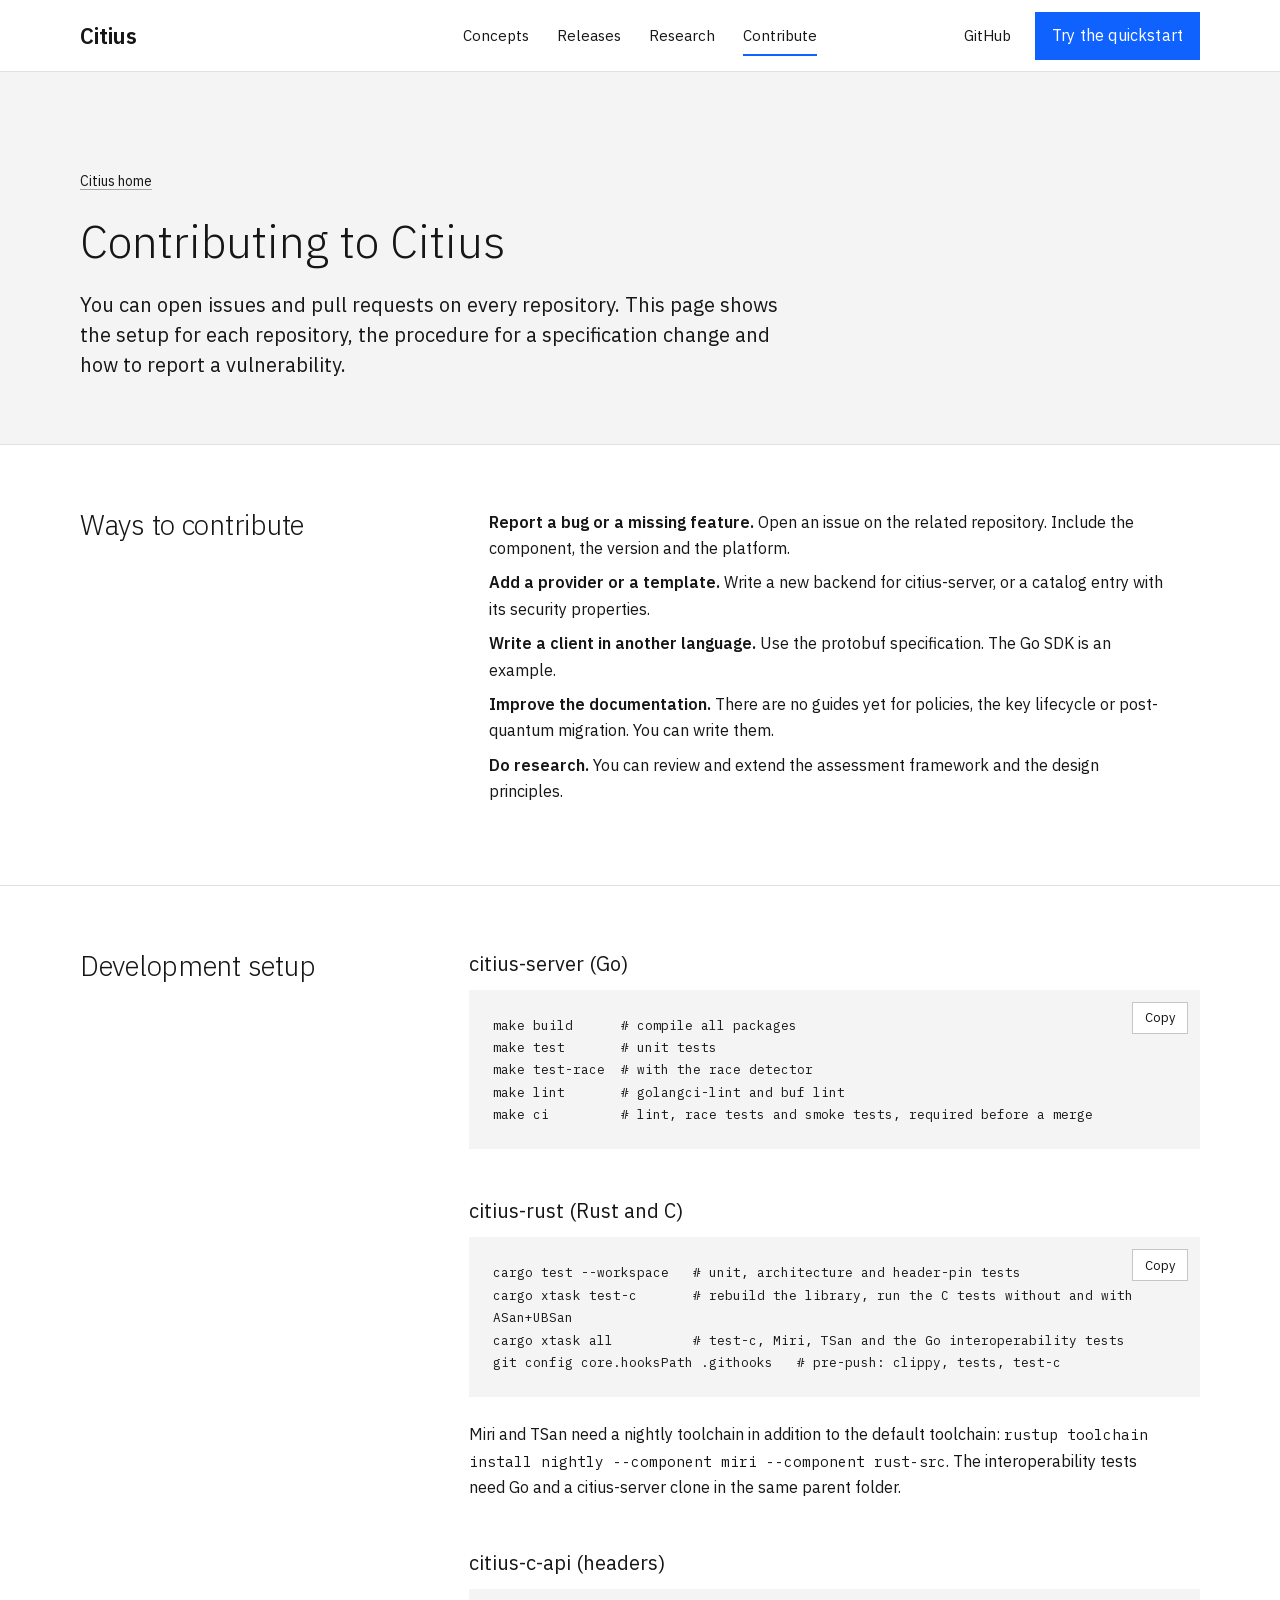
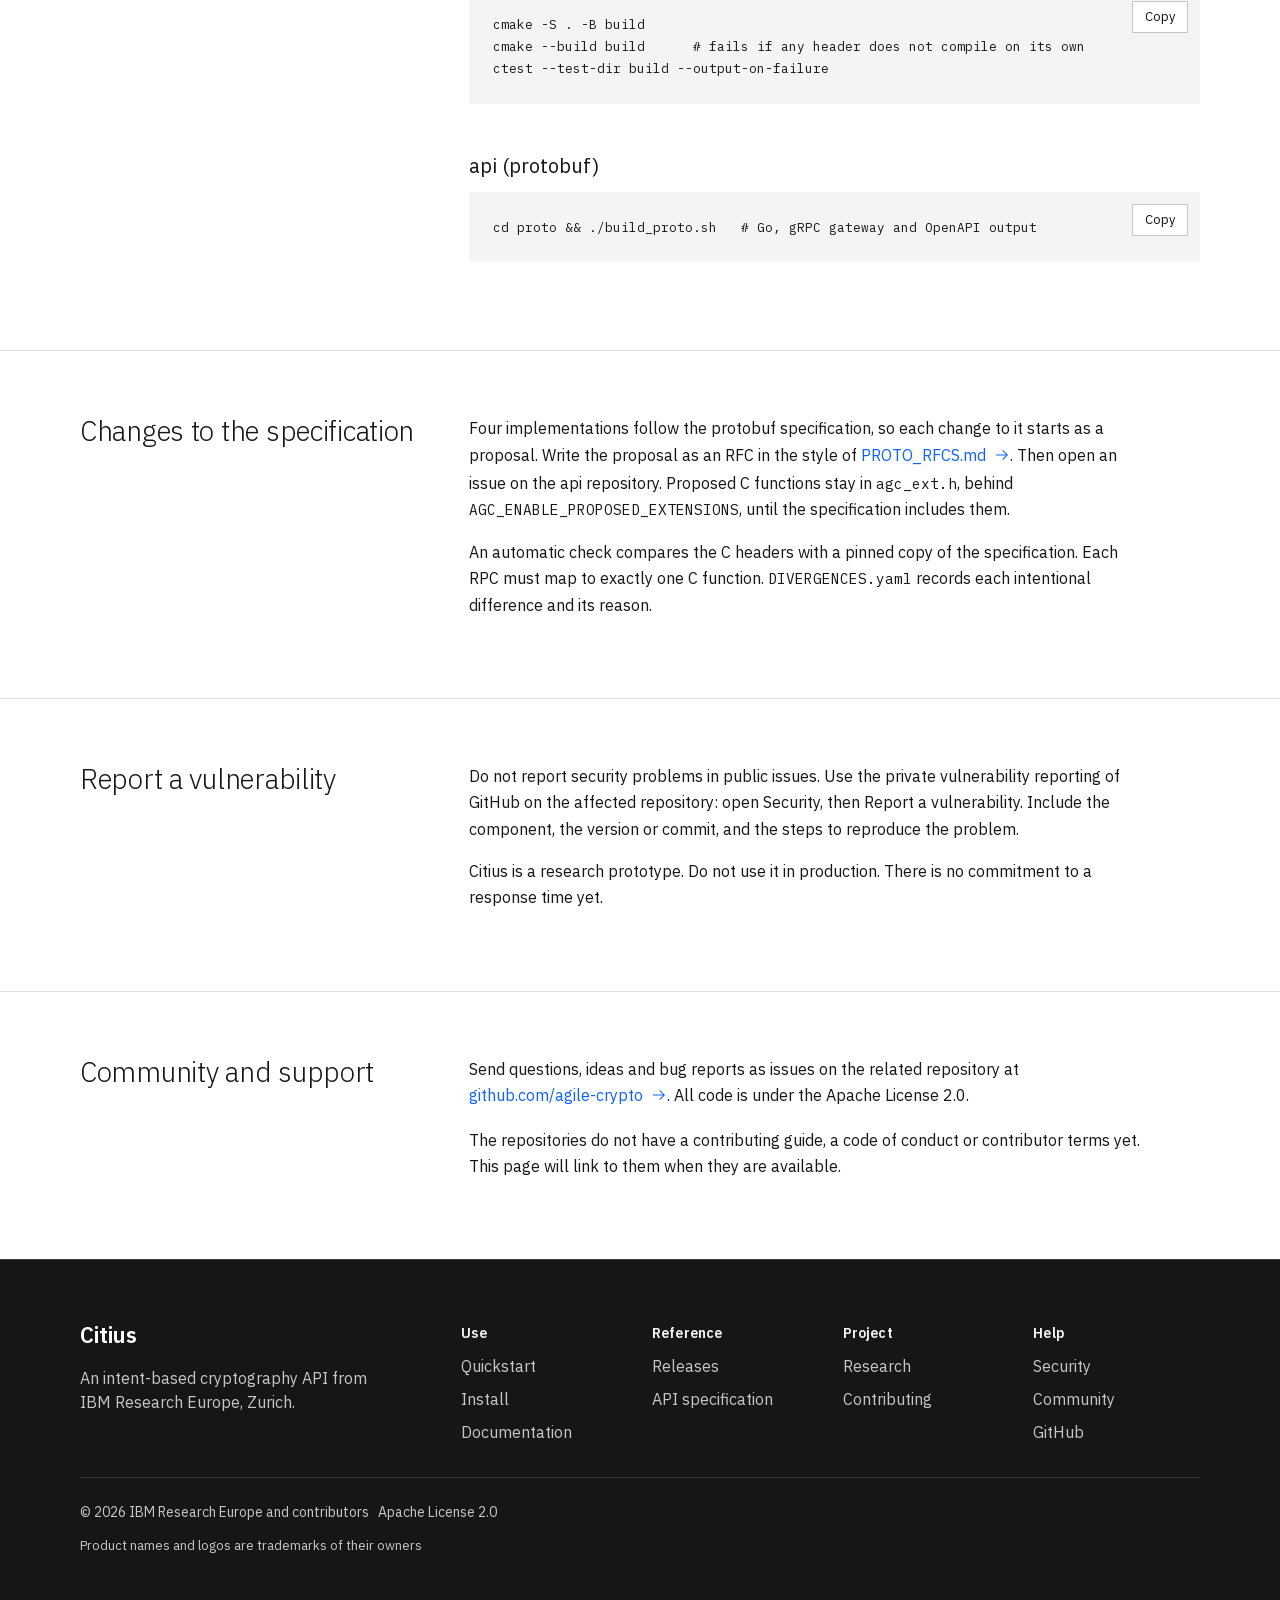
==== commit bbc1014b: "Restyle the site with the IBM design language Apply Carbon for IBM.com design decisions as a theme l" ====
--- a/contribute.html
+++ b/contribute.html
@@ -11,12 +11,10 @@
 <meta property="og:image" content="share.jpg">
 <meta name="twitter:card" content="summary_large_image">
 <link rel="icon" href="favicon.svg" type="image/svg+xml">
-<meta name="theme-color" content="#161c1a">
+<meta name="theme-color" content="#ffffff">
 <meta name="site-kind" content="software">
 <meta name="page-type" content="software">
-<link rel="preconnect" href="https://fonts.googleapis.com">
-<link rel="preconnect" href="https://fonts.gstatic.com" crossorigin>
-<link href="https://fonts.googleapis.com/css2?family=Familjen+Grotesk:wght@400..700&family=IBM+Plex+Mono:wght@400;500&display=swap" rel="stylesheet">
+<link rel="preload" href="assets/fonts/ibm-plex-sans-latin.woff2" as="font" type="font/woff2" crossorigin>
 <link rel="stylesheet" href="assets/system.css">
 <link rel="stylesheet" href="assets/ui/cards.css">
 <link rel="stylesheet" href="assets/motion/motion.css">
@@ -36,6 +34,7 @@
 }
 </style>
 <link rel="stylesheet" href="assets/site.css?v=10">
+<link rel="stylesheet" href="assets/ibm.css?v=10">
 <script>document.documentElement.classList.add('m-enter');setTimeout(()=>document.documentElement.classList.add('m-enter-done'),700)</script>
 </head>
 <body class="doc-page">
@@ -133,7 +132,7 @@
     </div>
   </section>
 </div></main>
-<footer class="doc-foot" id="contact">
+<footer class="doc-foot ground-inverse" id="contact">
   <div class="wrap">
     <div class="grid">
       <div class="span-4 stack-4">
--- a/assets/ibm.css
+++ b/assets/ibm.css
@@ -0,0 +1,225 @@
+/* IBM theme for the Citius site: Carbon for IBM.com tokens (white theme with Gray 100 bands),
+   IBM Plex Sans and IBM Plex Mono, square corners, Carbon buttons. Loads after site.css.
+   Carbon (Apache-2.0) and IBM Plex (OFL) are open; no IBM logo or 8-bar mark is used. */
+
+/* ---- IBM Plex, self-hosted */
+@font-face {
+  font-family: "IBM Plex Sans";
+  font-style: normal;
+  font-weight: 300;
+  font-display: swap;
+  src: url("fonts/ibm-plex-sans-latin-ext.woff2") format("woff2");
+  unicode-range: U+0100-02BA, U+02BD-02C5, U+02C7-02CC, U+02CE-02D7, U+02DD-02FF, U+0304, U+0308, U+0329, U+1D00-1DBF, U+1E00-1E9F, U+1EF2-1EFF, U+2020, U+20A0-20AB, U+20AD-20C4, U+2113, U+2C60-2C7F, U+A720-A7FF;
+}
+@font-face {
+  font-family: "IBM Plex Sans";
+  font-style: normal;
+  font-weight: 300;
+  font-display: swap;
+  src: url("fonts/ibm-plex-sans-latin.woff2") format("woff2");
+  unicode-range: U+0000-00FF, U+0131, U+0152-0153, U+02BB-02BC, U+02C6, U+02DA, U+02DC, U+0304, U+0308, U+0329, U+2000-206F, U+20AC, U+2122, U+2191, U+2193, U+2212, U+2215, U+FEFF, U+FFFD;
+}
+@font-face {
+  font-family: "IBM Plex Sans";
+  font-style: normal;
+  font-weight: 400;
+  font-display: swap;
+  src: url("fonts/ibm-plex-sans-latin-ext.woff2") format("woff2");
+  unicode-range: U+0100-02BA, U+02BD-02C5, U+02C7-02CC, U+02CE-02D7, U+02DD-02FF, U+0304, U+0308, U+0329, U+1D00-1DBF, U+1E00-1E9F, U+1EF2-1EFF, U+2020, U+20A0-20AB, U+20AD-20C4, U+2113, U+2C60-2C7F, U+A720-A7FF;
+}
+@font-face {
+  font-family: "IBM Plex Sans";
+  font-style: normal;
+  font-weight: 400;
+  font-display: swap;
+  src: url("fonts/ibm-plex-sans-latin.woff2") format("woff2");
+  unicode-range: U+0000-00FF, U+0131, U+0152-0153, U+02BB-02BC, U+02C6, U+02DA, U+02DC, U+0304, U+0308, U+0329, U+2000-206F, U+20AC, U+2122, U+2191, U+2193, U+2212, U+2215, U+FEFF, U+FFFD;
+}
+@font-face {
+  font-family: "IBM Plex Sans";
+  font-style: normal;
+  font-weight: 600;
+  font-display: swap;
+  src: url("fonts/ibm-plex-sans-latin-ext.woff2") format("woff2");
+  unicode-range: U+0100-02BA, U+02BD-02C5, U+02C7-02CC, U+02CE-02D7, U+02DD-02FF, U+0304, U+0308, U+0329, U+1D00-1DBF, U+1E00-1E9F, U+1EF2-1EFF, U+2020, U+20A0-20AB, U+20AD-20C4, U+2113, U+2C60-2C7F, U+A720-A7FF;
+}
+@font-face {
+  font-family: "IBM Plex Sans";
+  font-style: normal;
+  font-weight: 600;
+  font-display: swap;
+  src: url("fonts/ibm-plex-sans-latin.woff2") format("woff2");
+  unicode-range: U+0000-00FF, U+0131, U+0152-0153, U+02BB-02BC, U+02C6, U+02DA, U+02DC, U+0304, U+0308, U+0329, U+2000-206F, U+20AC, U+2122, U+2191, U+2193, U+2212, U+2215, U+FEFF, U+FFFD;
+}
+
+@font-face {
+  font-family: "IBM Plex Mono";
+  font-style: normal;
+  font-weight: 400;
+  font-display: swap;
+  src: url("fonts/ibm-plex-mono-400-latin-ext.woff2") format("woff2");
+  unicode-range: U+0100-02BA, U+02BD-02C5, U+02C7-02CC, U+02CE-02D7, U+02DD-02FF, U+0304, U+0308, U+0329, U+1D00-1DBF, U+1E00-1E9F, U+1EF2-1EFF, U+2020, U+20A0-20AB, U+20AD-20C4, U+2113, U+2C60-2C7F, U+A720-A7FF;
+}
+@font-face {
+  font-family: "IBM Plex Mono";
+  font-style: normal;
+  font-weight: 400;
+  font-display: swap;
+  src: url("fonts/ibm-plex-mono-400-latin.woff2") format("woff2");
+  unicode-range: U+0000-00FF, U+0131, U+0152-0153, U+02BB-02BC, U+02C6, U+02DA, U+02DC, U+0304, U+0308, U+0329, U+2000-206F, U+20AC, U+2122, U+2191, U+2193, U+2212, U+2215, U+FEFF, U+FFFD;
+}
+@font-face {
+  font-family: "IBM Plex Mono";
+  font-style: normal;
+  font-weight: 500;
+  font-display: swap;
+  src: url("fonts/ibm-plex-mono-500-latin-ext.woff2") format("woff2");
+  unicode-range: U+0100-02BA, U+02BD-02C5, U+02C7-02CC, U+02CE-02D7, U+02DD-02FF, U+0304, U+0308, U+0329, U+1D00-1DBF, U+1E00-1E9F, U+1EF2-1EFF, U+2020, U+20A0-20AB, U+20AD-20C4, U+2113, U+2C60-2C7F, U+A720-A7FF;
+}
+@font-face {
+  font-family: "IBM Plex Mono";
+  font-style: normal;
+  font-weight: 500;
+  font-display: swap;
+  src: url("fonts/ibm-plex-mono-500-latin.woff2") format("woff2");
+  unicode-range: U+0000-00FF, U+0131, U+0152-0153, U+02BB-02BC, U+02C6, U+02DA, U+02DC, U+0304, U+0308, U+0329, U+2000-206F, U+20AC, U+2122, U+2191, U+2193, U+2212, U+2215, U+FEFF, U+FFFD;
+}
+
+
+/* ---- Carbon colour tokens (white theme; Gray 100 for inverse bands) */
+:root {
+  --p-bg: #ffffff;            /* background */
+  --p-surface: #f4f4f4;       /* layer-01, Gray 10 */
+  --p-ink: #161616;           /* text-primary, Gray 100 */
+  --p-muted: #525252;         /* text-secondary, Gray 70 */
+  --p-accent: #0f62fe;        /* interactive, Blue 60 */
+  --p-accent-ink: #ffffff;
+  --p-action: #0f62fe; --p-action-ink: #ffffff;
+  --p-inv-bg: #161616; --p-inv-surface: #262626; --p-inv-ink: #f4f4f4; --p-inv-muted: #c6c6c6;
+  --p-inv-accent: #78a9ff; --p-inv-accent-ink: #161616; --p-inv-action: #0f62fe; --p-inv-action-ink: #ffffff;
+  --font-display: "IBM Plex Sans", "Helvetica Neue", Arial, sans-serif;
+  --font-text: "IBM Plex Sans", "Helvetica Neue", Arial, sans-serif;
+  --font-mono: "IBM Plex Mono", Menlo, Courier, monospace;
+  --display-weight: 300;      /* Carbon expressive display: Plex Sans Light */
+  --display-tracking: 0;
+  --display-tracking-xl: -0.01em;
+  --line: #e0e0e0;            /* border-subtle-01, Gray 20 */
+  --line-strong: #c6c6c6;     /* border-strong, Gray 30 */
+}
+/* the lit ground behind drawn UI becomes Carbon layer-01 */
+html[data-ground="sage"] { --ground-bg: #f4f4f4; --ground-surface: #ffffff; --ground-ink: #161616; --ground-muted: #525252; --ground-accent: #0f62fe; }
+.ground-inverse { --line: #393939; --line-strong: #525252; }
+/* Carbon is square: no radius anywhere */
+html[data-radius] { --r-sm: 0; --r-md: 0; --r-lg: 0; --r-btn: 0; --p-r: 0; --u-r: 0; }
+.panel, .hero__art, .frame, .card, .ui, .ui-panel, .app.ui, .key-card, .vis-row, .vis-ver, .vis-prov, .vis-arrow,
+.table-scroll, pre.block, .note, .copy-btn, .filters button, .ui-chip, .key-card__chip, .ui-code__tab, .ly-piece { border-radius: 0 !important; }
+body { font-family: var(--font-text); }
+h1, h2, h3 { font-family: var(--font-display); }
+h1, .mo-la__type, .hero h1 { font-weight: 300; letter-spacing: 0; }
+main h2 { font-weight: 300; letter-spacing: 0; }
+h3, .card > h3, .faq h3 { font-weight: 600; letter-spacing: 0; }
+.t-lead, .hero__lead { font-weight: 400; }
+strong, b { font-weight: 600; }
+
+/* ---- UI shell masthead: white, 48px links, a Gray 20 rule under it */
+header.nav { background: #ffffff; border-bottom: 1px solid #e0e0e0; box-shadow: none; }
+.nav__logo { font-weight: 600; letter-spacing: 0; }
+.nav__link { font-weight: 400; }
+.nav__link[aria-current="page"]::after, .nav__link::before { background: #0f62fe; height: 2px; border-radius: 0; }
+
+/* ---- Carbon buttons: rectangular, 48px, label left, icon right */
+html[data-buttons] .btn {
+  --btn-h: 48px; height: 48px; border-radius: 0; border: 1px solid transparent;
+  justify-content: space-between; gap: var(--s-7); padding: 0 var(--s-4) 0 var(--s-4);
+  font: 400 var(--t-body)/1.29 var(--font-text); letter-spacing: 0.01em;
+}
+html[data-buttons] .btn--primary { background: #0f62fe; color: #ffffff; }
+html[data-buttons] .btn--primary:hover { background: #0050e6; }
+html[data-buttons] .btn--primary:active { background: #002d9c; }
+html[data-buttons] .btn--secondary { background: #393939; color: #ffffff; border-color: transparent; }
+html[data-buttons] .btn--secondary:hover { background: #474747; border-color: transparent; }
+html[data-buttons] .btn--secondary:active { background: #6f6f6f; }
+html[data-buttons] .btn:active { transform: none; }
+html[data-buttons] .btn--primary::after { content: none; }
+html[data-buttons] .btn .m-arrow { width: 16px; height: 16px; stroke-width: 1.4; margin-right: 0; }
+html[data-buttons] .btn--xl { height: 64px; font-size: 20px; padding-inline: var(--s-5); }
+.btn:focus-visible, a:focus-visible, button:focus-visible { outline: 2px solid #0f62fe; outline-offset: -2px; box-shadow: inset 0 0 0 1px #ffffff; }
+.ground-inverse .btn:focus-visible, .ground-inverse a:focus-visible { outline-color: #ffffff; box-shadow: inset 0 0 0 1px #161616; }
+.btn-row { gap: 1px; }
+.nav__actions .btn { min-width: 0; }
+
+/* ---- links: Carbon link, Blue 60, underline on hover */
+.link, main a.link { color: #0f62fe; text-decoration: none; background-image: none; }
+.link:hover { color: #0043ce; text-decoration: underline; }
+.ground-inverse .link { color: #78a9ff; }
+.ground-inverse .link:hover { color: #a6c8ff; }
+.link .m-arrow, .link svg { stroke: currentColor; }
+
+/* ---- the statement and the closing footer as Gray 100 bands (IBM.com's dark bands) */
+#principle { background: #161616; color: #f4f4f4; }
+#principle .mo-la__type { color: #ffffff; }
+#principle .mo-la__sub { color: #c6c6c6; }
+
+/* ---- drawn UI in Carbon tones */
+.key-card { background: #161616; color: #f4f4f4; border: 0; }
+.key-card__line, .key-card__v { color: #c6c6c6; }
+.key-card__line:nth-child(3) { color: #ffffff; }
+.key-card__chip { background: #0f62fe; color: #ffffff; }
+.vis-row, .vis-ver, .vis-prov { background: #ffffff; border-color: #e0e0e0; }
+.vis-row--on, .vis-ver--on, .vis-prov--on { border-color: #0f62fe; }
+.vis-arrow { background: transparent; padding-left: 0; }
+.diff-win .ui-code__ln.is-del { background: #fff1f1; }   /* Red 10 */
+.diff-win .ui-code__ln.is-add { background: #defbe6; }   /* Green 10 */
+.diff-win .ui-code__ln.is-del::before { color: #da1e28; } /* Red 60 */
+.diff-win .ui-code__ln.is-add::before { color: #198038; } /* Green 60 */
+.state--yes { color: #198038; }
+.state--part { color: #8e6a00; }
+.comp-dg .dg { --dg-line: #8d8d8d; --dg-faint: #c6c6c6; }
+
+/* ---- sub-pages */
+pre.block { background: #f4f4f4; border: 0; border-left: 0; }
+.doc-table thead th { background: #e0e0e0; color: #161616; font-weight: 600; }
+.doc-table th, .doc-table td { border-bottom-color: #e0e0e0; }
+.table-scroll { border: 0; }
+.note { background: #edf5ff; border: 1px solid #a6c8ff; }   /* Blue 10 / Blue 30 */
+.copy-btn { background: #ffffff; border-color: #c6c6c6; }
+.doc-hero { background: #f4f4f4; }
+.doc-sec { border-top-color: #e0e0e0; }
+
+/* ---- browser surfaces in Carbon colours */
+::selection { background: #d0e2ff; color: #161616; }   /* Blue 20 */
+html { accent-color: #0f62fe; caret-color: #0f62fe; scrollbar-color: #8d8d8d #f4f4f4; }
+.btn.btn--secondary { box-shadow: none; }
+/* Carbon layers are flat: a hairline border, no drop shadow */
+.ui, .ui-panel, .app.ui, .key-card, .diff-win, .ly-piece { --u-shadow: none; --u-shadow-sm: none; box-shadow: none !important; }
+.ui-panel, .app.ui { border: 1px solid #e0e0e0; }
+.why-rows .rows__name, .path-rows__name, .comp__name { font-weight: 600; }
+.ui-dots { display: none; }
+/* Plex sets wider than the old face: two tablet sections need a few pixels back */
+@media (min-width: 1024px) and (max-width: 1279px) { #contribute .panel { --p-h: 344px; } }
+@media (max-width: 1023px) { .diff-panel { min-height: 376px; } }
+/* type sizes tuned for Plex Sans Light, which sets wider */
+#principle .mo-la__type { font-size: min(clamp(52px, 9.6vw, 168px), 22vh); max-width: 17ch; }
+@media (max-width: 639px) { #principle .mo-la__type { font-size: min(clamp(44px, 13vw, 84px), 11vh); } }
+.hero--collage h1 { font-size: calc(var(--ly-h1-col) * 0.9); }
+@media (max-width: 639px) { .diff-win .ui-chip { display: none; } }
+@media (max-width: 639px) { .hero__art .ui-code__ln[data-n="21"] { display: none; } .hero__art .ui-code__pre { font-size: 12px; } }
+@media (max-width: 639px) { .hero__art .ui-code__pre { line-height: 18px; } .hero__art .ui-code__ln { line-height: 18px; } }
+/* Carbon link-with-icon: no resting underline, underline on hover, a drawn arrow icon (not a text glyph) */
+html .link, html:not([data-motion="off"]) .link, html:not([data-motion="off"]) .link:is(:hover, :focus-visible) {
+  background-image: none !important; background-size: 0 0 !important; text-decoration: none; font-weight: 400; color: #0f62fe;
+}
+html .link:hover { text-decoration: underline; text-decoration-color: currentColor; text-underline-offset: 3px; color: #0043ce; }
+.link::after {
+  content: ""; width: 16px; height: 16px; flex: none; background: currentColor;
+  -webkit-mask: url("data:image/svg+xml,%3Csvg xmlns='http://www.w3.org/2000/svg' viewBox='0 0 32 32'%3E%3Cpath d='M18 6l-1.43 1.393L24.15 15H4v2h20.15l-7.58 7.573L18 26l10-10L18 6z'/%3E%3C/svg%3E") center / contain no-repeat;
+          mask: url("data:image/svg+xml,%3Csvg xmlns='http://www.w3.org/2000/svg' viewBox='0 0 32 32'%3E%3Cpath d='M18 6l-1.43 1.393L24.15 15H4v2h20.15l-7.58 7.573L18 26l10-10L18 6z'/%3E%3C/svg%3E") center / contain no-repeat;
+}
+.ground-inverse .link, .ground-inverse .link:hover { color: #78a9ff; }
+.rows__name.link { justify-self: start; }
+/* Carbon footer: 14px semibold column heads, body-size lede */
+.doc-foot .footer__col h3, .closing .footer__col h3 { font: 600 14px/1.29 var(--font-text); letter-spacing: 0.16px; color: #f4f4f4; }
+.doc-foot .footer__lede { font: 400 16px/1.5 var(--font-text); color: #c6c6c6; max-width: 32ch; }
+.doc-foot a { color: #c6c6c6; } .doc-foot a:hover { color: #ffffff; }
+.doc-foot .nav__logo { color: #ffffff; }
+html[data-buttons] .btn--secondary, html[data-buttons] .btn--secondary:hover { text-decoration: none; }
